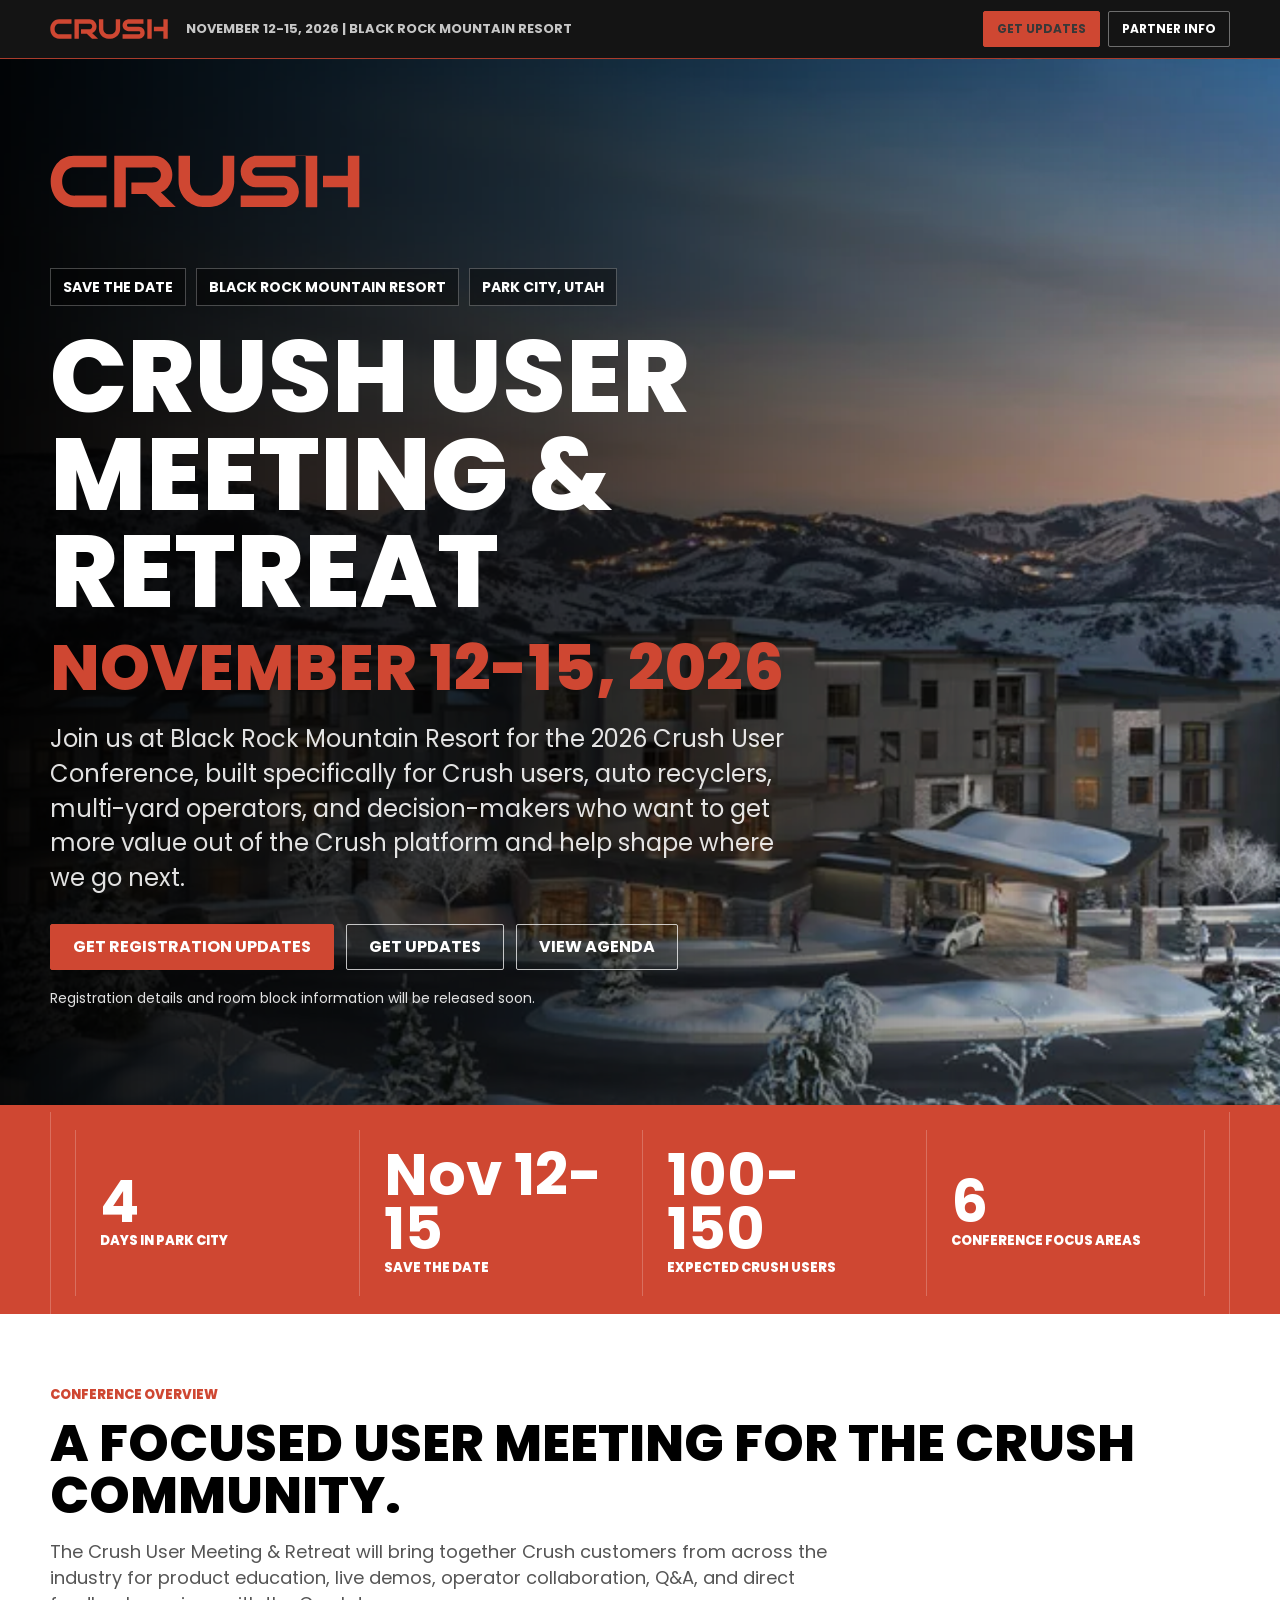
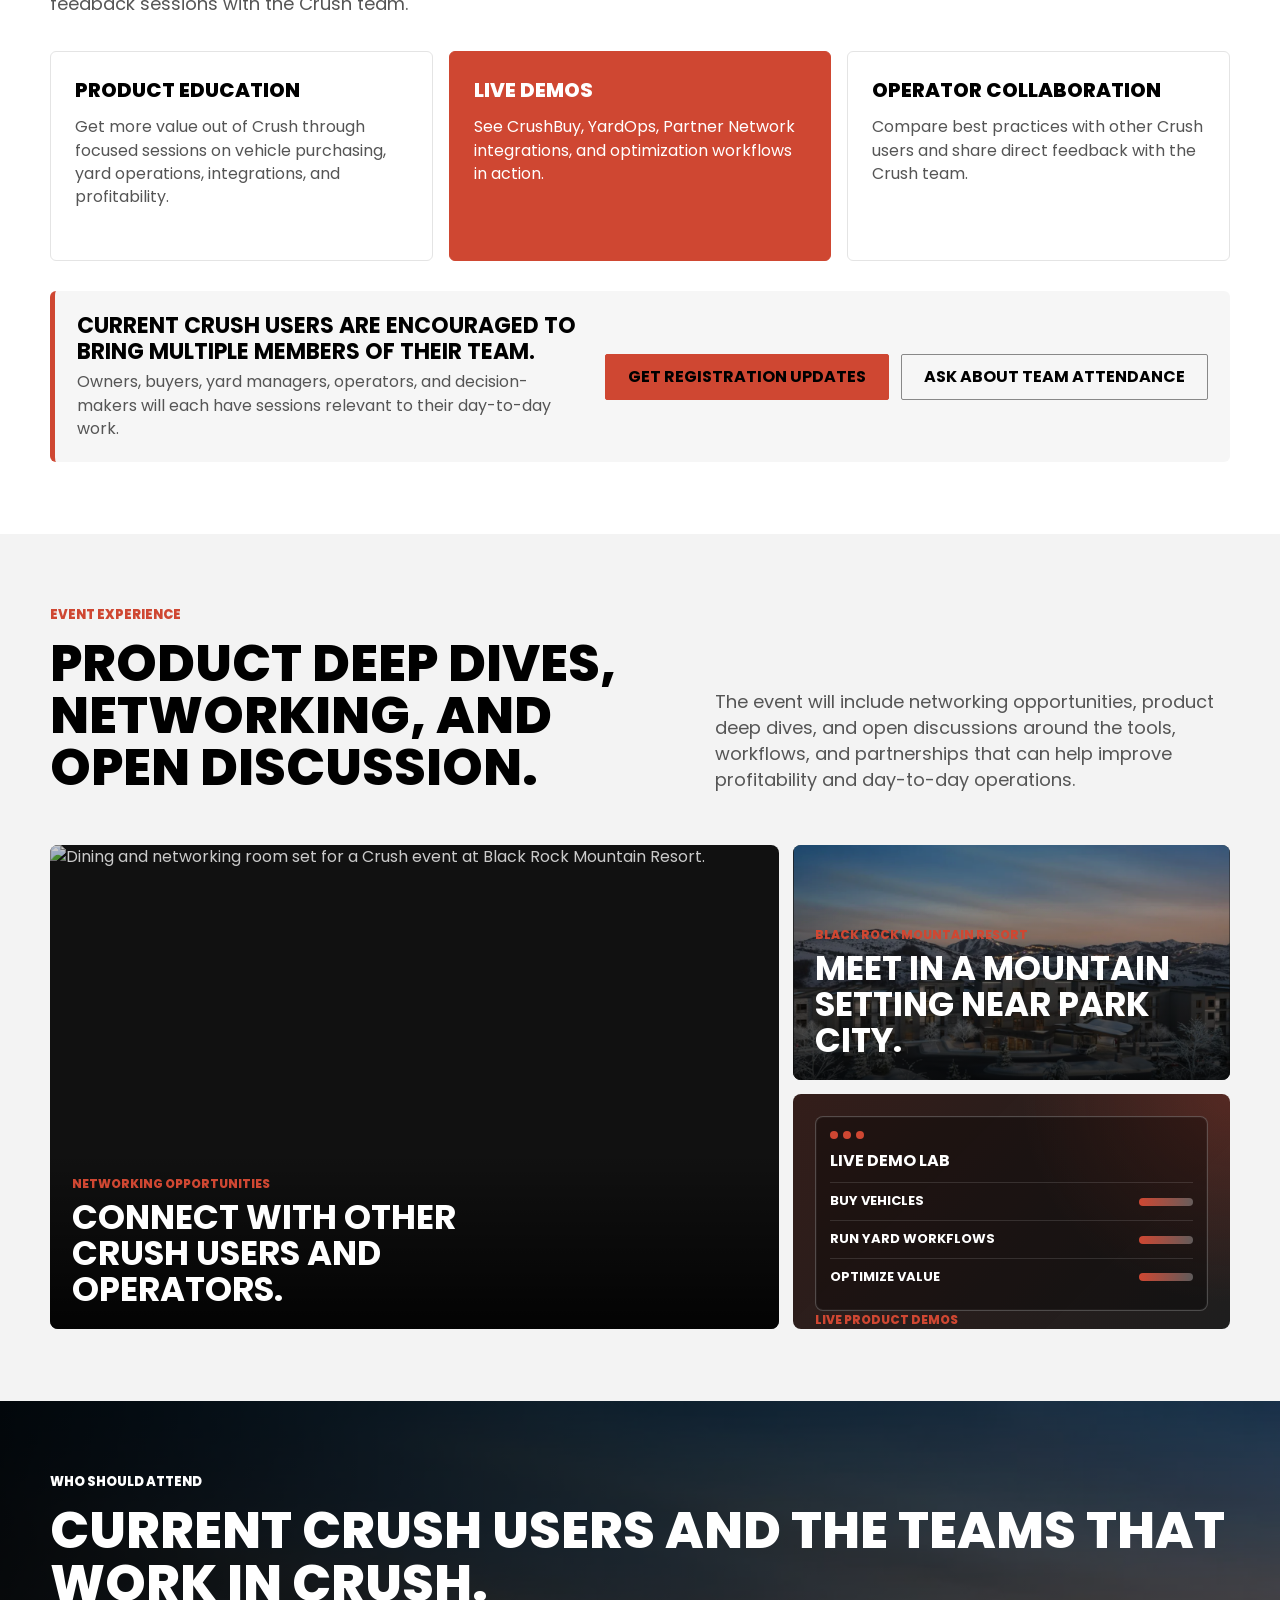
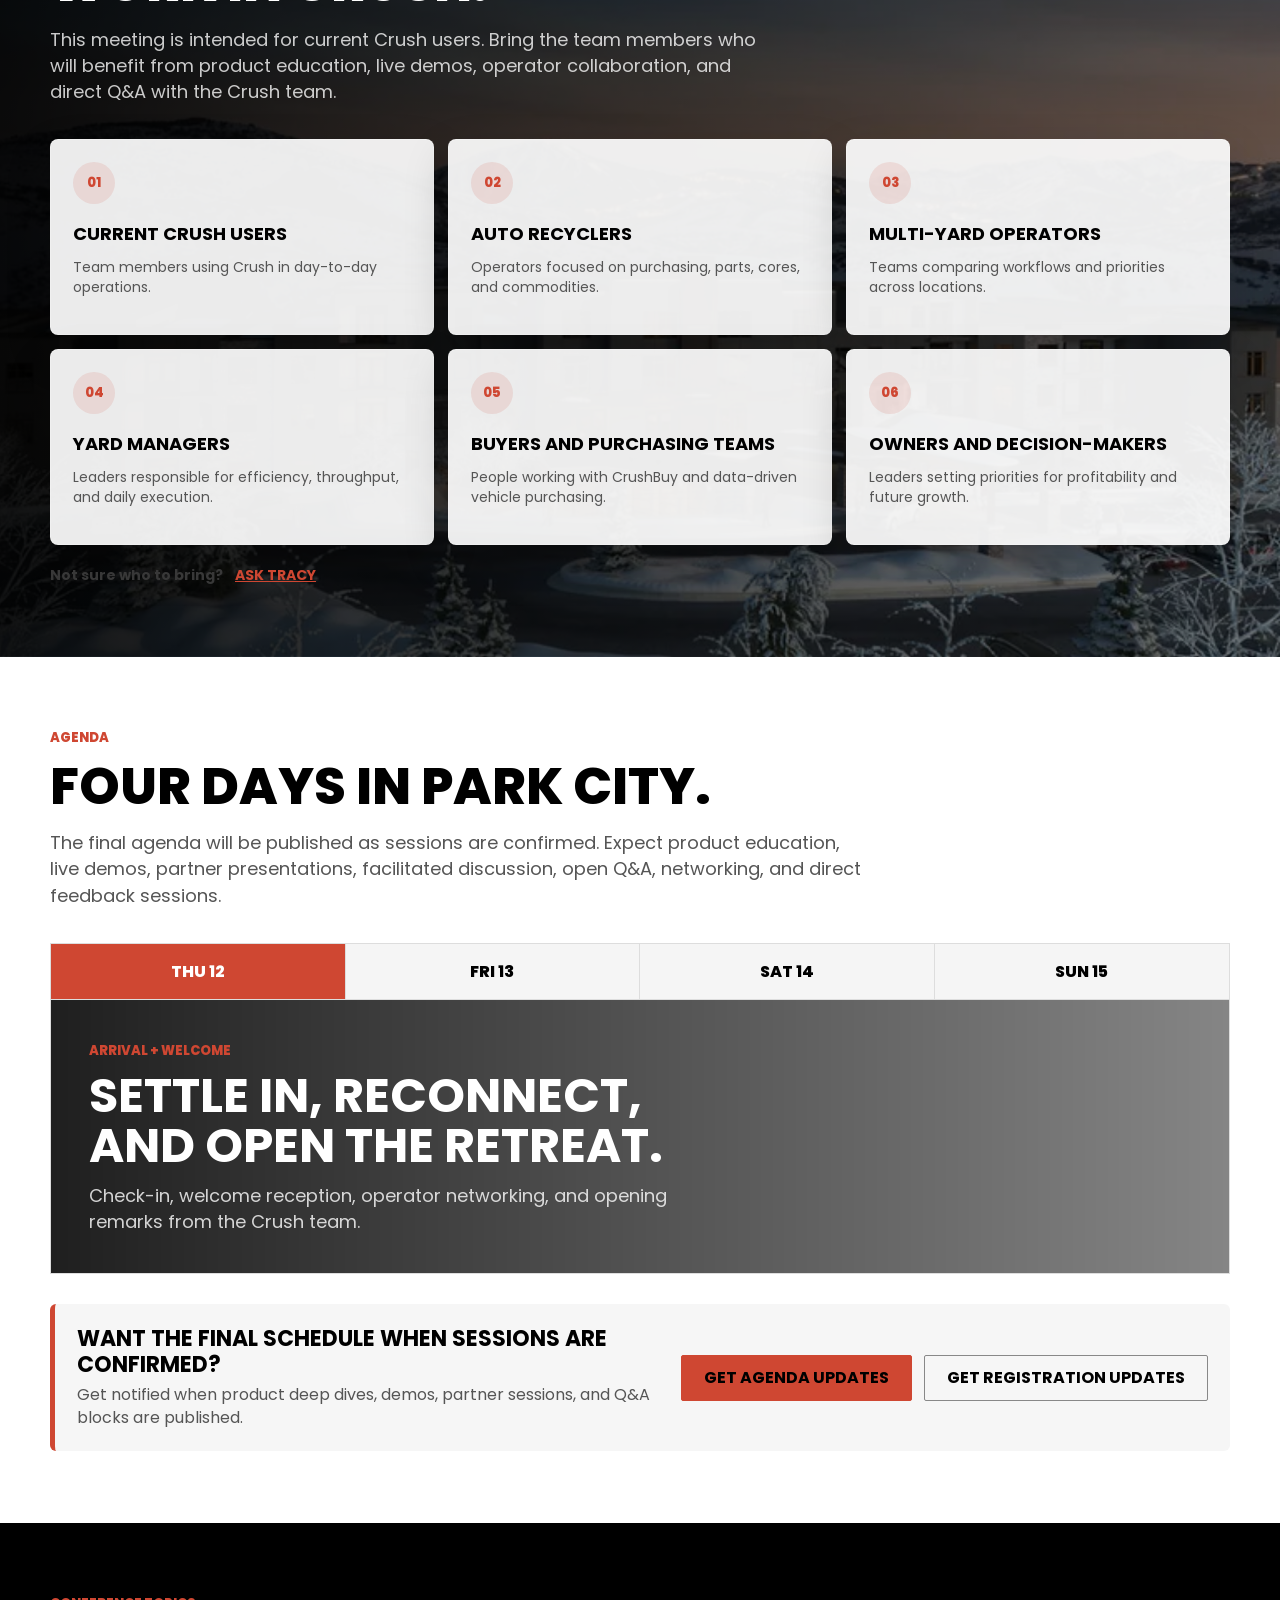
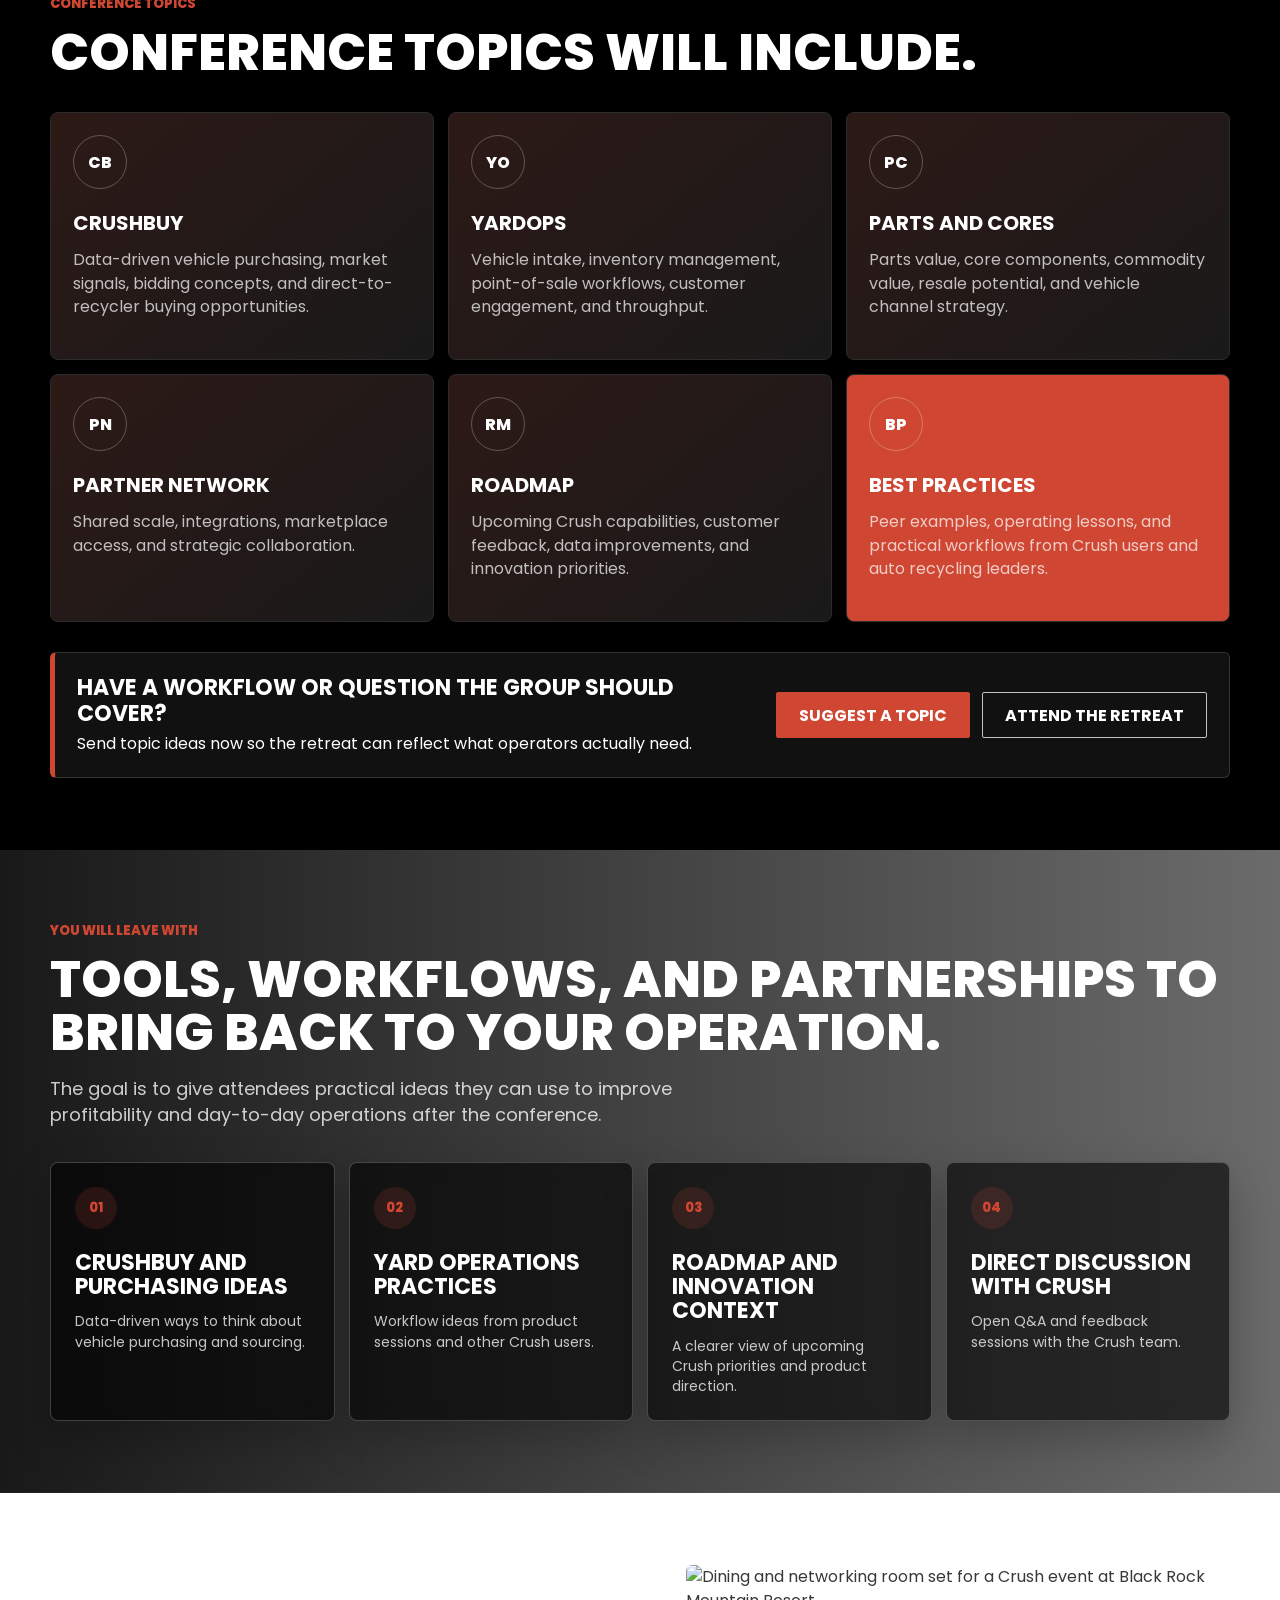
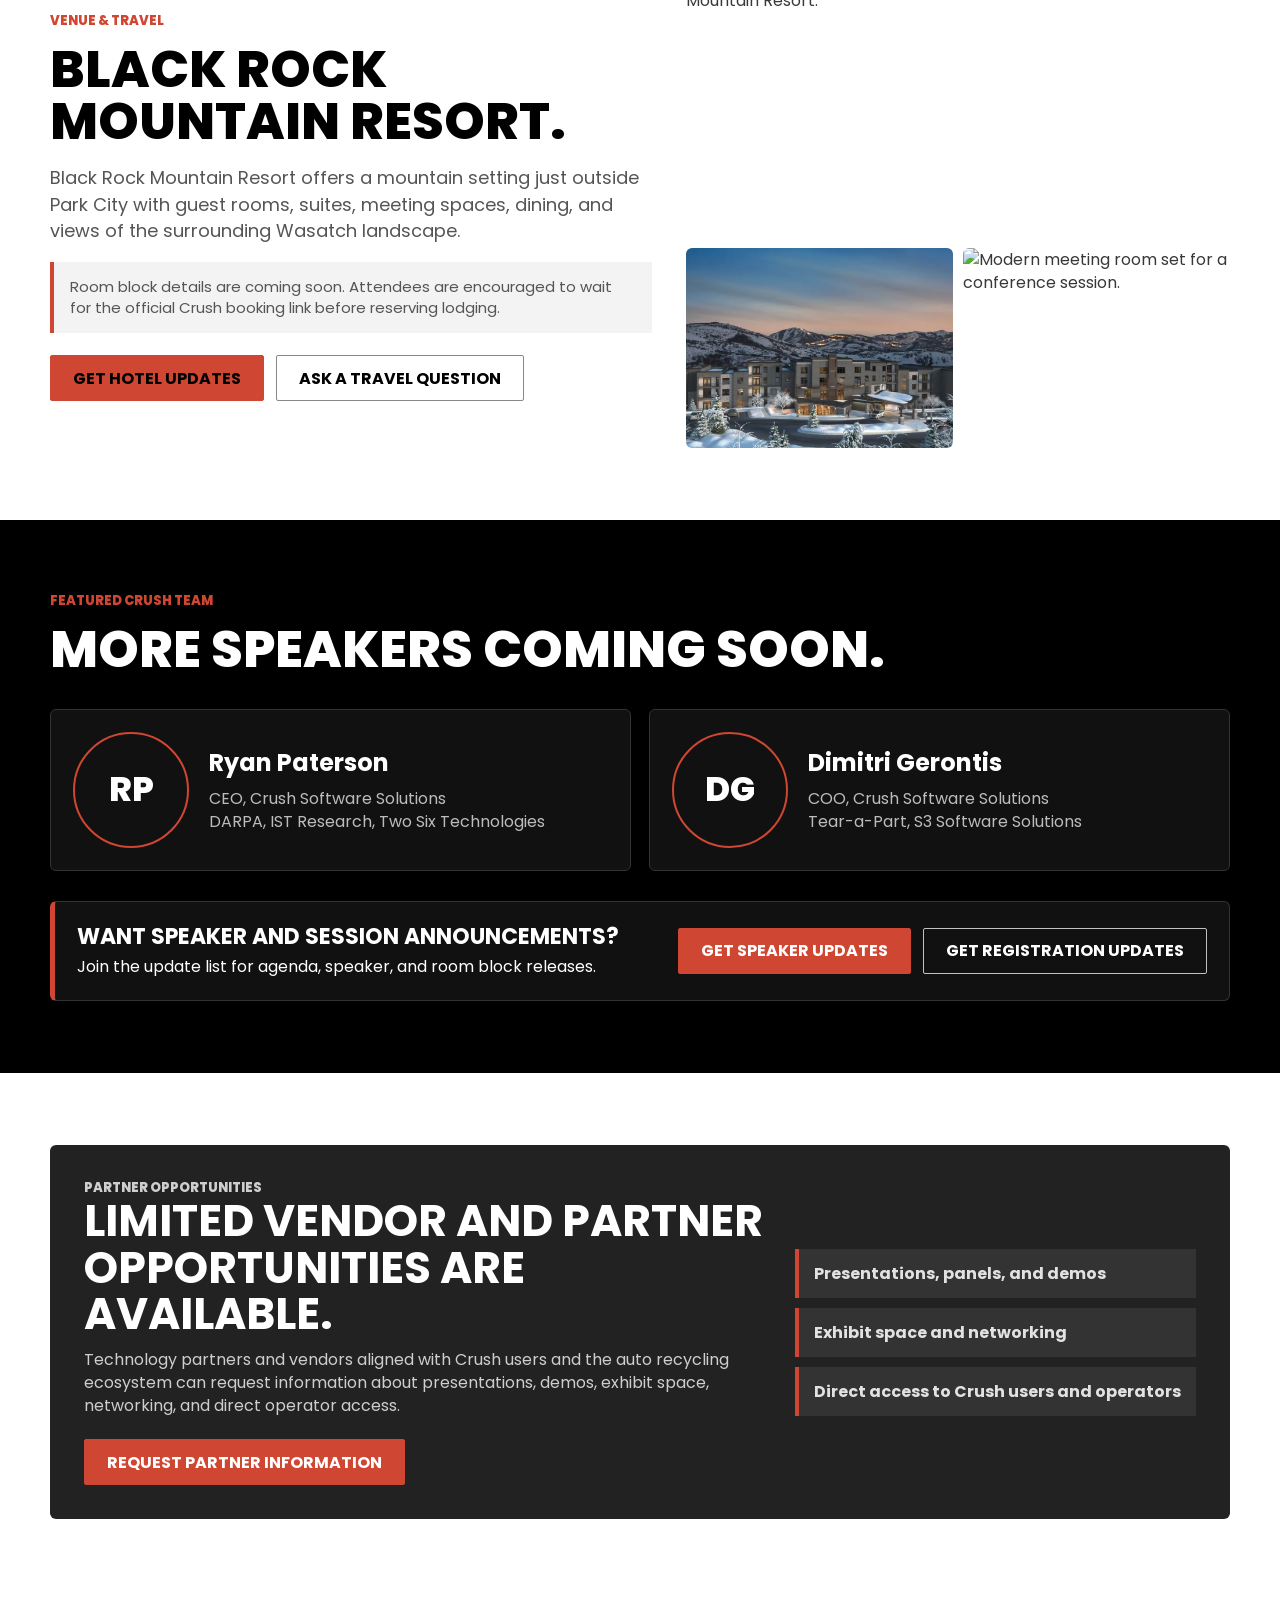
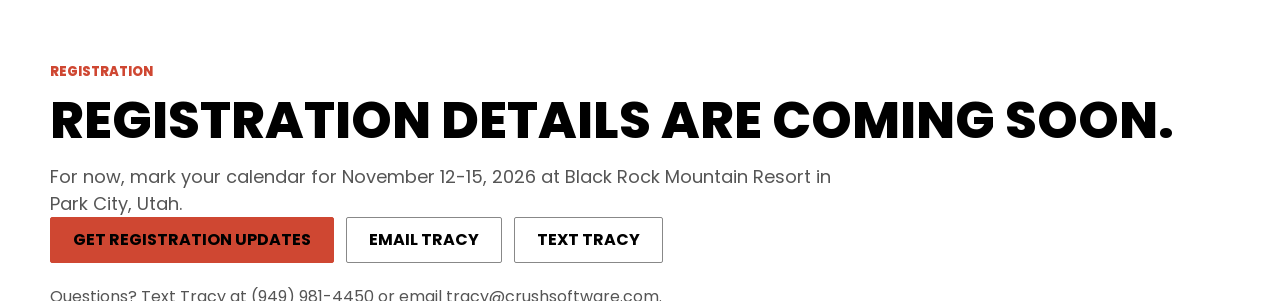
==== index.html @ 07e304ed "Publish Crush event preview" ====
<!doctype html>
<html lang="en">
  <head>
    <meta charset="utf-8">
    <meta name="viewport" content="width=device-width, initial-scale=1">
    <meta http-equiv="refresh" content="0; url=prototype/index.html">
    <title>Crush User Meeting & Retreat 2026</title>
    <link rel="canonical" href="prototype/index.html">
  </head>
  <body>
    <p><a href="prototype/index.html">Open the Crush User Meeting & Retreat preview</a></p>
  </body>
</html>
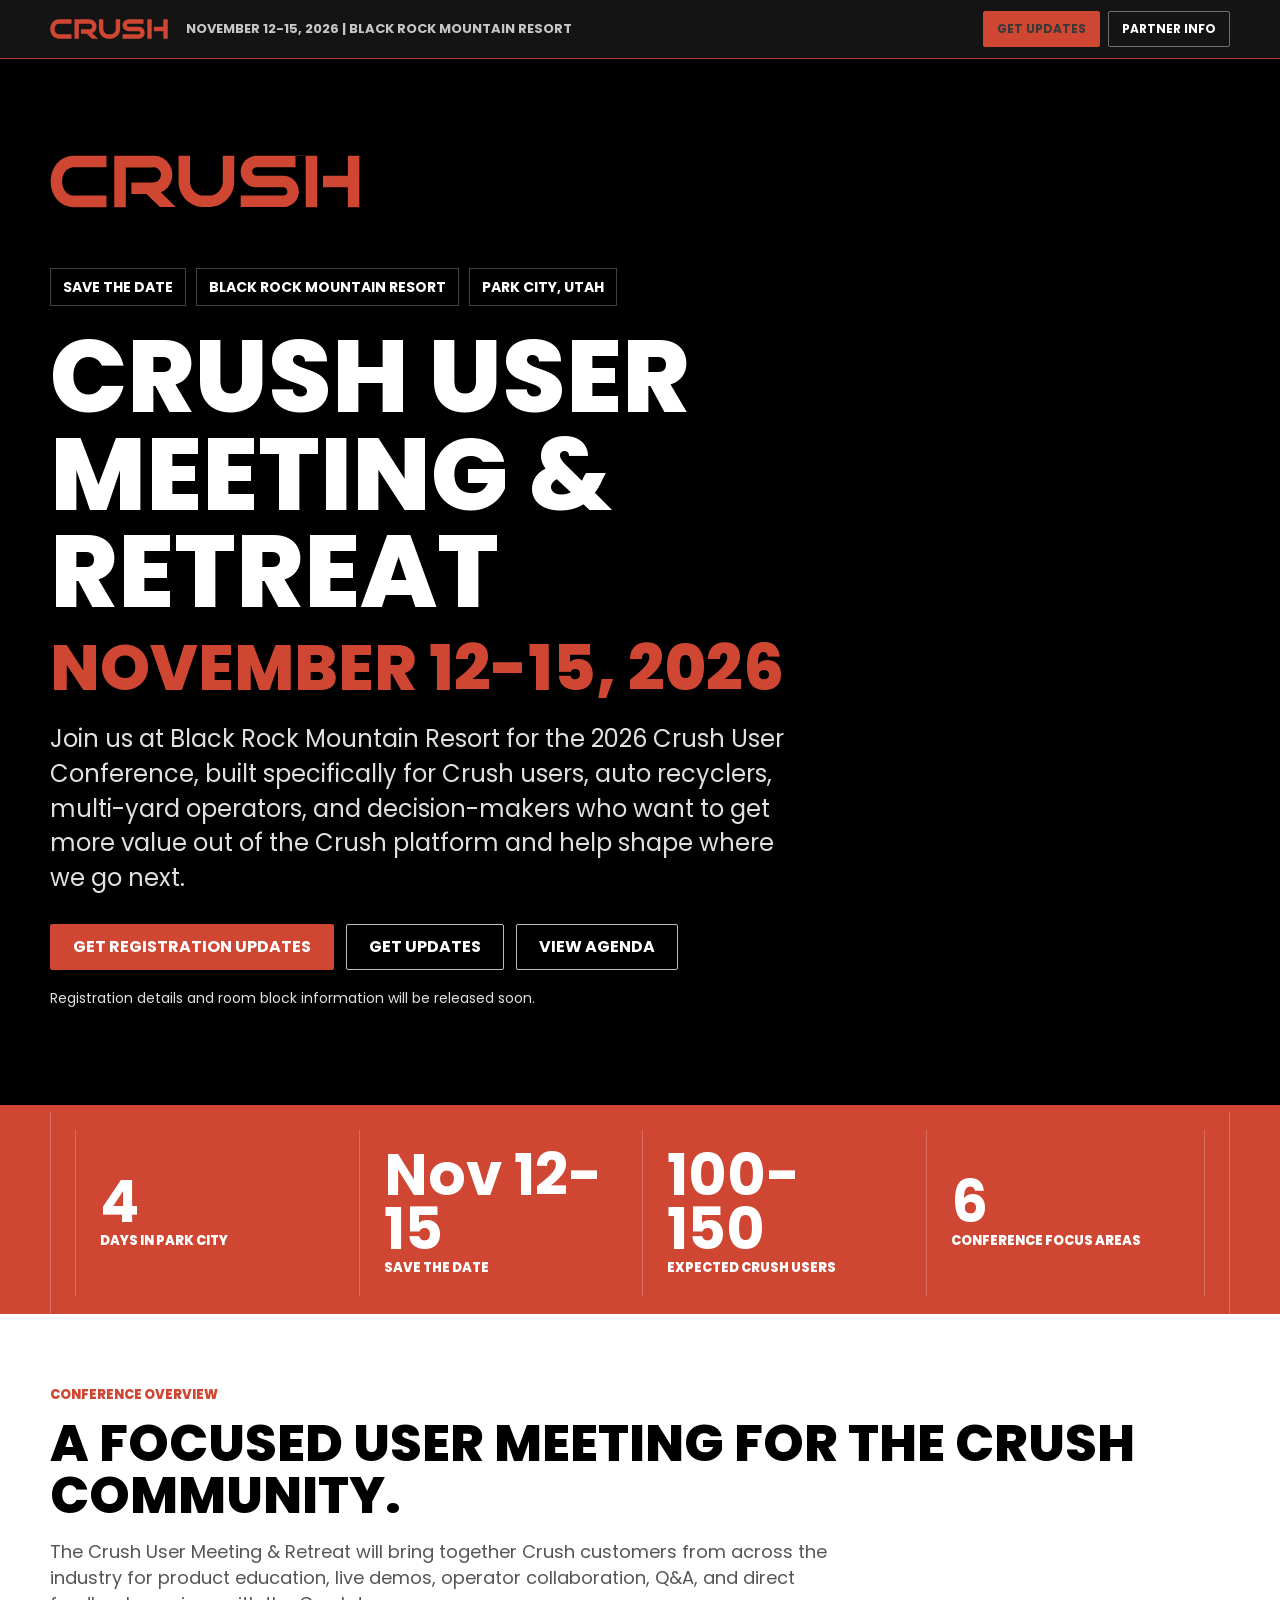
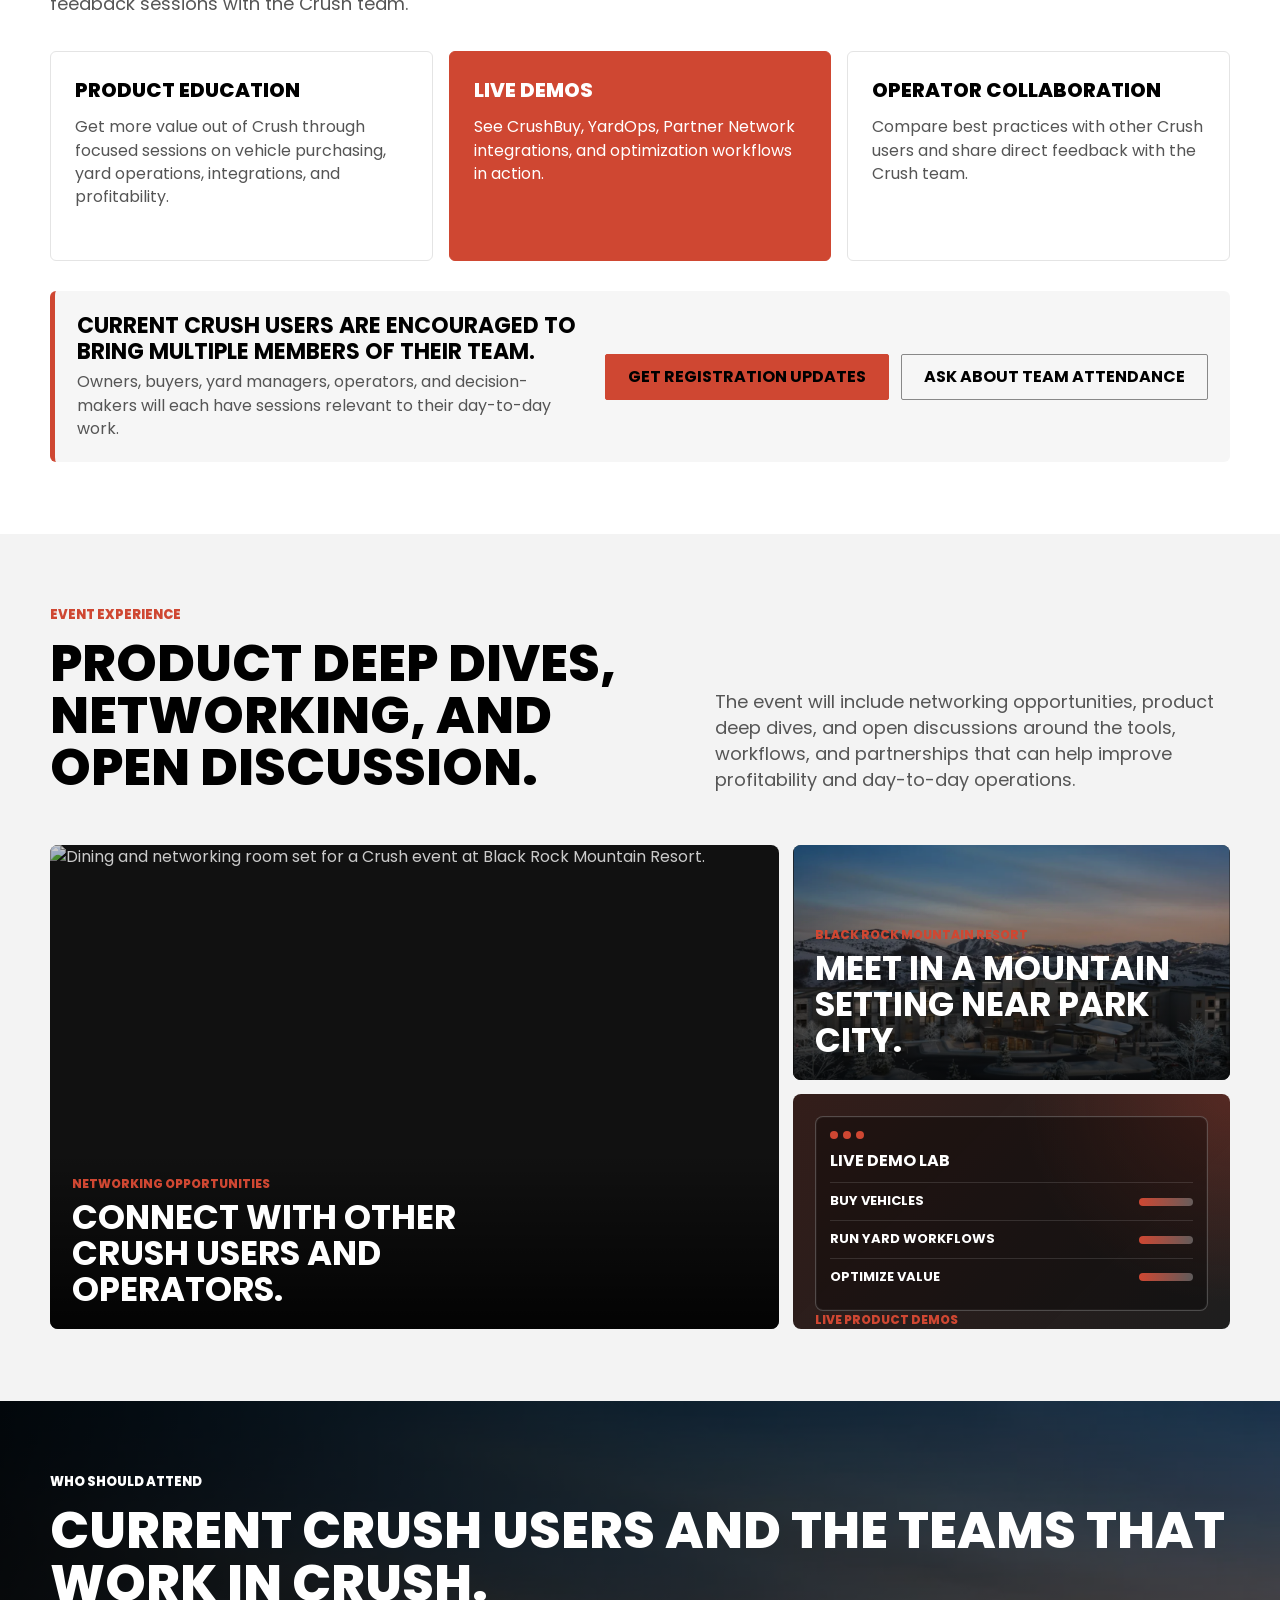
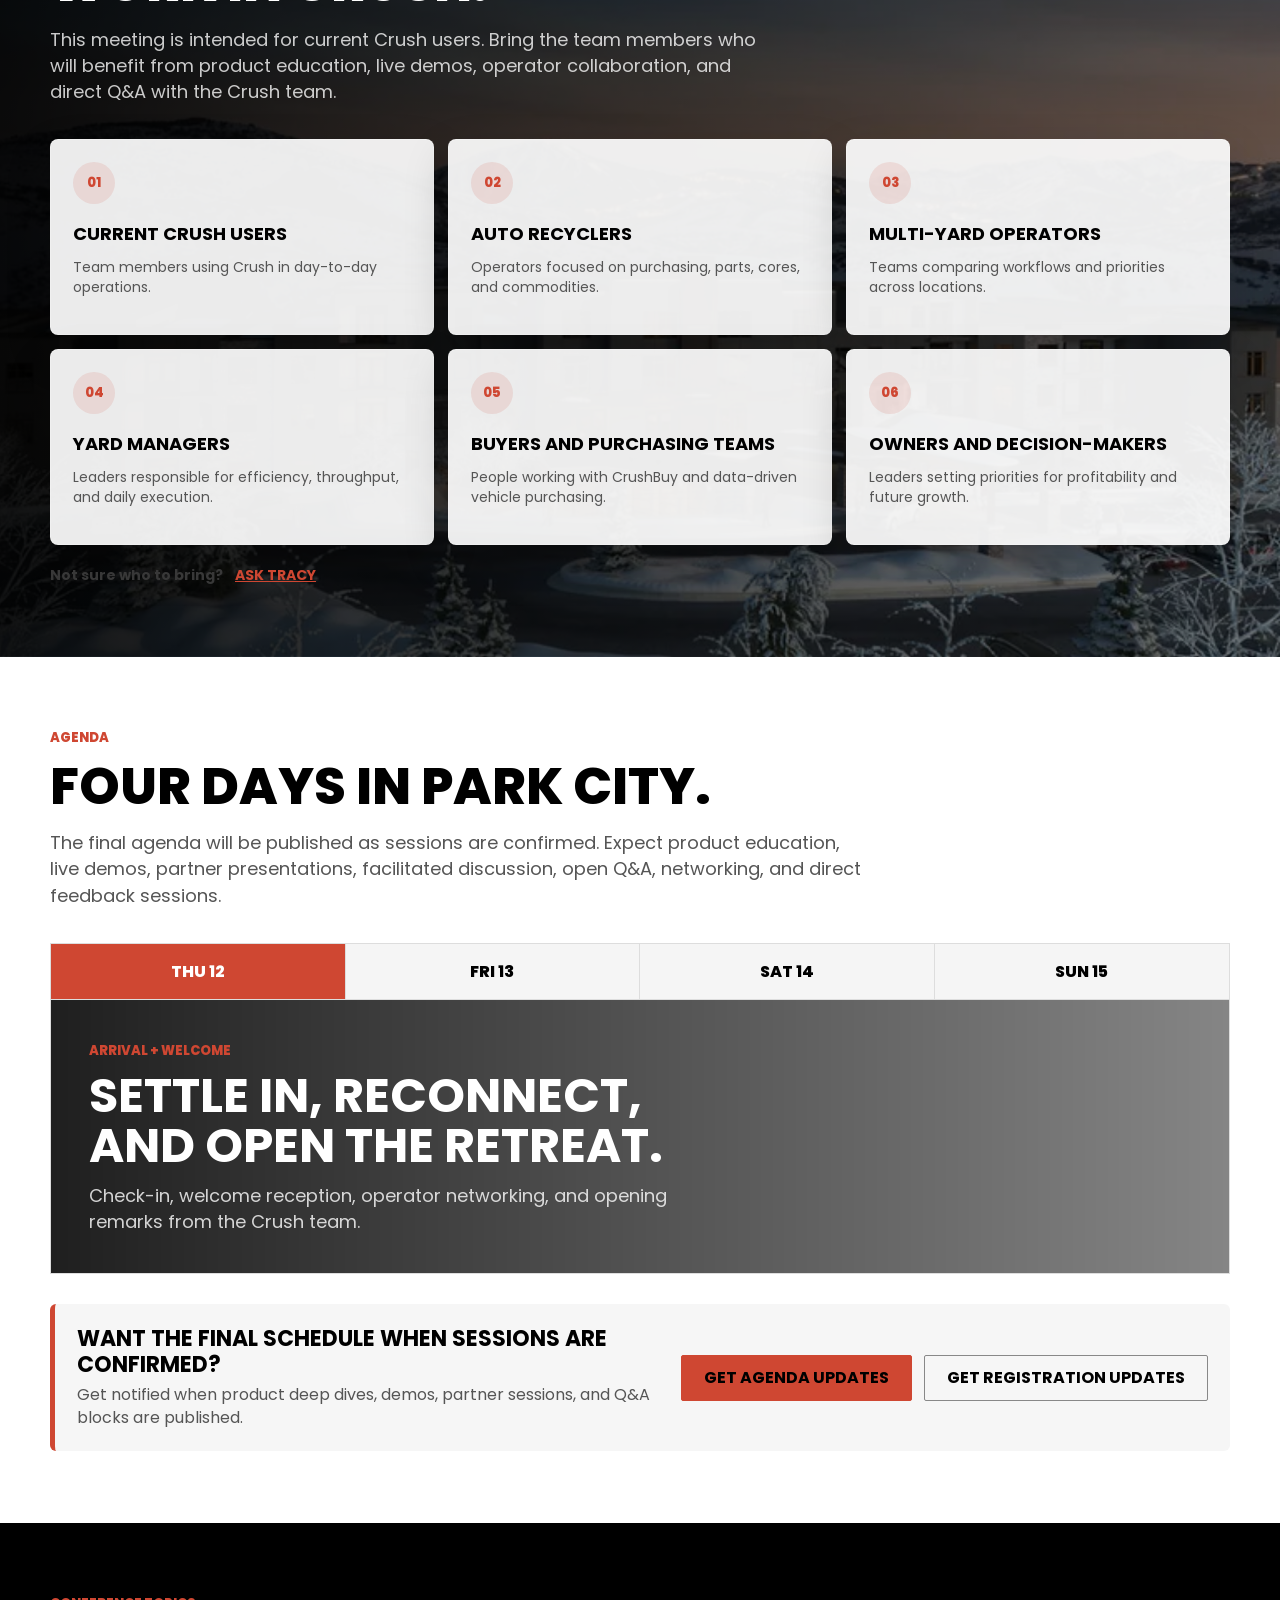
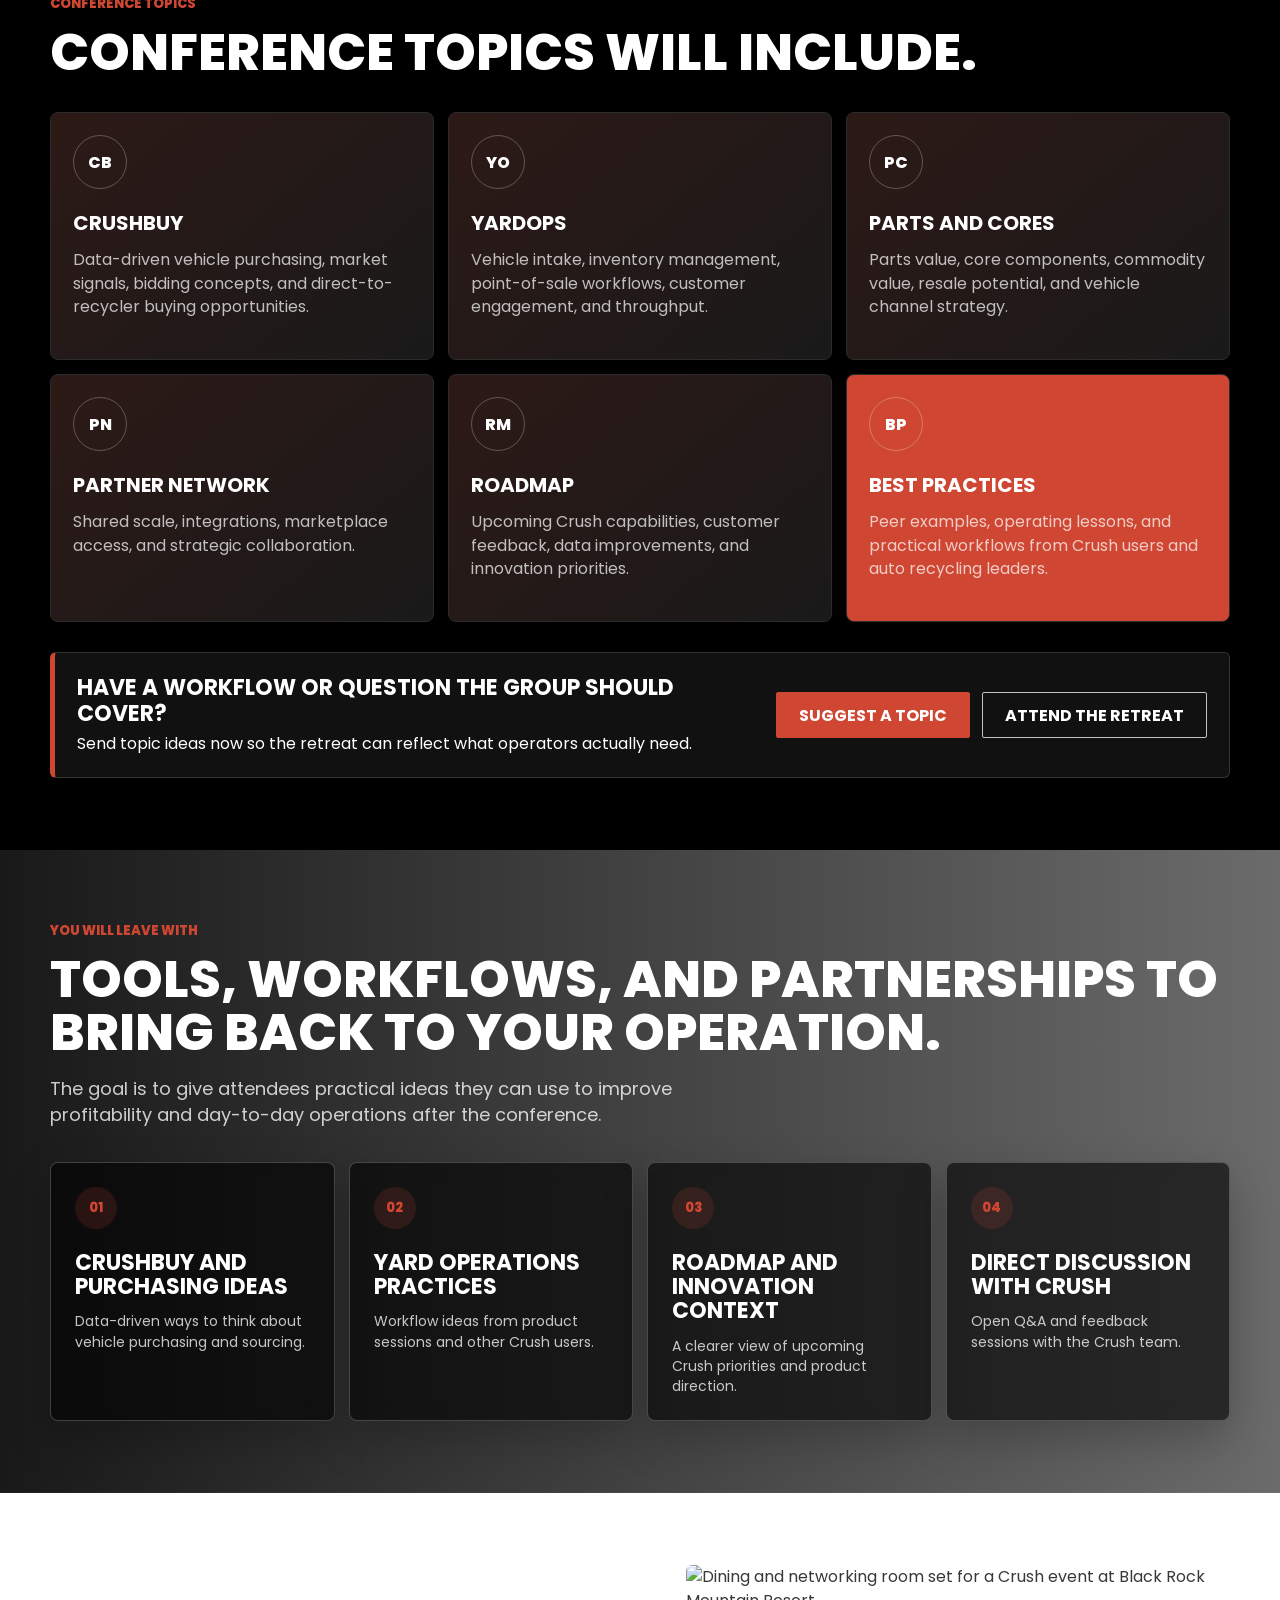
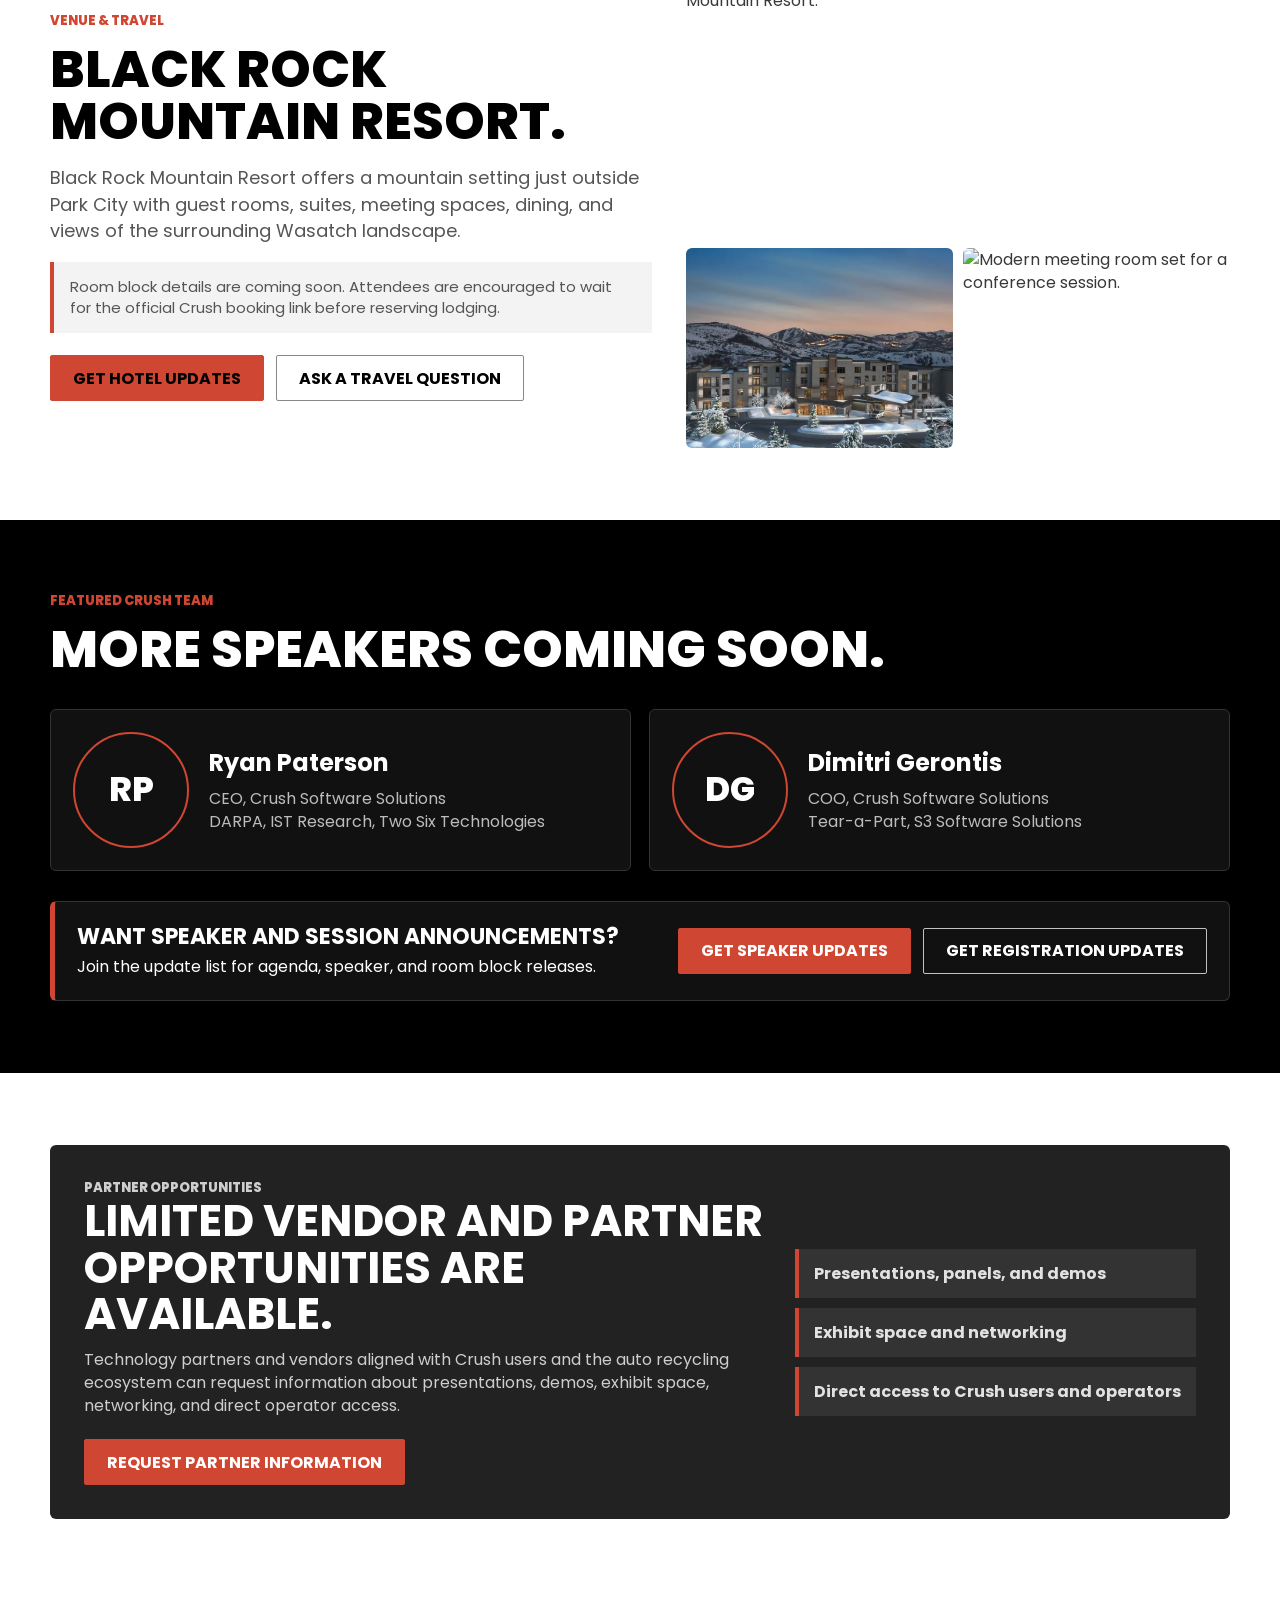
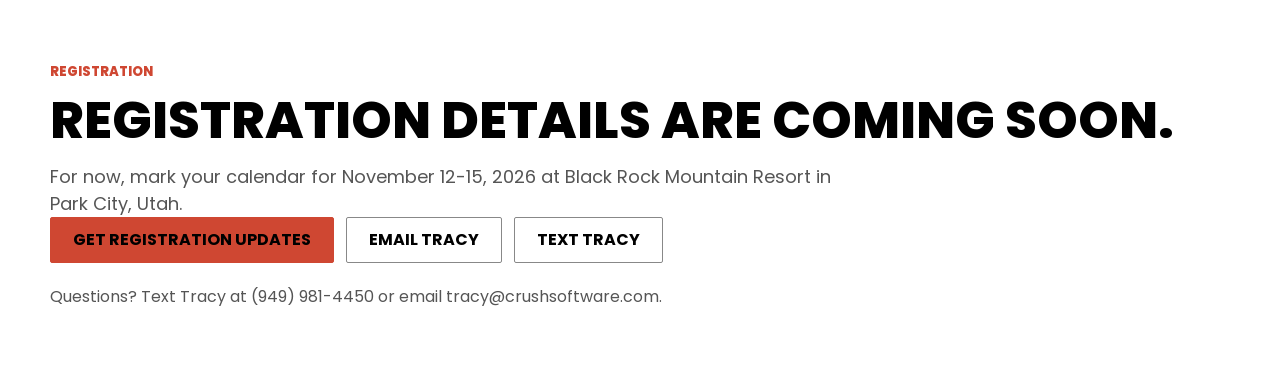
==== commit 9c35da34: "Serve preview from Pages root" ====
--- a/index.html
+++ b/index.html
@@ -3,11 +3,348 @@
   <head>
     <meta charset="utf-8">
     <meta name="viewport" content="width=device-width, initial-scale=1">
-    <meta http-equiv="refresh" content="0; url=prototype/index.html">
     <title>Crush User Meeting & Retreat 2026</title>
-    <link rel="canonical" href="prototype/index.html">
+    <meta name="description" content="Join Crush users, auto recyclers, multi-yard operators, and decision-makers November 12-15, 2026 at Black Rock Mountain Resort.">
+    <link rel="stylesheet" href="prototype/styles.css">
   </head>
   <body>
-    <p><a href="prototype/index.html">Open the Crush User Meeting & Retreat preview</a></p>
+    <main class="crush-retreat">
+      <div class="crush-actionbar">
+        <div class="crush-wrap">
+          <img class="crush-actionbar-logo" src="assets/crush-logo.svg" alt="Crush">
+          <span class="crush-actionbar-summary">November 12-15, 2026 | Black Rock Mountain Resort</span>
+          <div class="crush-actionbar-actions">
+            <a class="crush-btn compact" href="#register">Get Updates</a>
+            <a class="crush-btn compact outline crush-secondary-action" href="mailto:tracy@crushsoftware.com?subject=Crush%20Partner%20Information">Partner Info</a>
+          </div>
+        </div>
+      </div>
+
+      <section class="crush-hero" style="--hero-image:url('assets/crush-event-location.png')">
+        <div class="crush-hero-content">
+          <img class="crush-logo" src="assets/crush-logo.svg" alt="Crush Software Solutions">
+          <div class="crush-meta">
+            <span>Save the Date</span>
+            <span>Black Rock Mountain Resort</span>
+            <span>Park City, Utah</span>
+          </div>
+          <h1>Crush User Meeting &amp; Retreat</h1>
+          <div class="crush-hero-date">November 12-15, 2026</div>
+          <p>Join us at Black Rock Mountain Resort for the 2026 Crush User Conference, built specifically for Crush users, auto recyclers, multi-yard operators, and decision-makers who want to get more value out of the Crush platform and help shape where we go next.</p>
+          <div class="crush-btn-row">
+            <a class="crush-btn" href="#register">Get Registration Updates</a>
+            <a class="crush-btn secondary" href="mailto:tracy@crushsoftware.com?subject=Crush%20User%20Meeting%20Updates">Get Updates</a>
+            <a class="crush-btn secondary" href="#agenda">View Agenda</a>
+          </div>
+          <p class="crush-small">Registration details and room block information will be released soon.</p>
+        </div>
+      </section>
+
+      <section class="crush-proofbar" aria-label="Event highlights">
+        <div class="crush-wrap">
+          <div><strong>4</strong><span>Days in Park City</span></div>
+          <div><strong>Nov 12-15</strong><span>Save the date</span></div>
+          <div><strong>100-150</strong><span>Expected Crush users</span></div>
+          <div><strong>6</strong><span>Conference focus areas</span></div>
+        </div>
+      </section>
+
+      <section class="crush-band">
+        <div class="crush-wrap">
+          <p class="crush-kicker">Conference Overview</p>
+          <h2 class="crush-h2">A focused user meeting for the Crush community.</h2>
+          <p class="crush-lede">The Crush User Meeting &amp; Retreat will bring together Crush customers from across the industry for product education, live demos, operator collaboration, Q&amp;A, and direct feedback sessions with the Crush team.</p>
+          <div class="crush-grid">
+            <article class="crush-card">
+              <strong>Product Education</strong>
+              <p>Get more value out of Crush through focused sessions on vehicle purchasing, yard operations, integrations, and profitability.</p>
+            </article>
+            <article class="crush-card accent">
+              <strong>Live Demos</strong>
+              <p>See CrushBuy, YardOps, Partner Network integrations, and optimization workflows in action.</p>
+            </article>
+            <article class="crush-card">
+              <strong>Operator Collaboration</strong>
+              <p>Compare best practices with other Crush users and share direct feedback with the Crush team.</p>
+            </article>
+          </div>
+          <div class="crush-inline-cta">
+            <div>
+              <h3>Current Crush users are encouraged to bring multiple members of their team.</h3>
+              <p>Owners, buyers, yard managers, operators, and decision-makers will each have sessions relevant to their day-to-day work.</p>
+            </div>
+            <div class="crush-btn-row">
+              <a class="crush-btn dark" href="#register">Get Registration Updates</a>
+              <a class="crush-btn outline" href="mailto:tracy@crushsoftware.com?subject=Crush%20Team%20Attendance">Ask About Team Attendance</a>
+            </div>
+          </div>
+        </div>
+      </section>
+
+      <section class="crush-band crush-experience-band">
+        <div class="crush-wrap">
+          <div class="crush-section-head">
+            <div>
+              <p class="crush-kicker">Event Experience</p>
+              <h2 class="crush-h2">Product deep dives, networking, and open discussion.</h2>
+            </div>
+            <p>The event will include networking opportunities, product deep dives, and open discussions around the tools, workflows, and partnerships that can help improve profitability and day-to-day operations.</p>
+          </div>
+          <div class="crush-experience-grid">
+            <article class="crush-experience-card large">
+              <img src="assets/crush-event-dining.png" alt="Dining and networking room set for a Crush event at Black Rock Mountain Resort.">
+              <div>
+                <span>Networking Opportunities</span>
+                <strong>Connect with other Crush users and operators.</strong>
+              </div>
+            </article>
+            <article class="crush-experience-card">
+              <img src="assets/crush-event-location.png" alt="Black Rock Mountain Resort exterior in winter with mountain views.">
+              <div>
+                <span>Black Rock Mountain Resort</span>
+                <strong>Meet in a mountain setting near Park City.</strong>
+              </div>
+            </article>
+            <article class="crush-experience-card product-lab">
+              <div class="crush-product-demo" aria-hidden="true">
+                <div class="crush-demo-window">
+                  <div class="crush-demo-top"><span></span><span></span><span></span></div>
+                  <strong>Live Demo Lab</strong>
+                  <div class="crush-demo-row"><b>Buy vehicles</b><i></i></div>
+                  <div class="crush-demo-row"><b>Run yard workflows</b><i></i></div>
+                  <div class="crush-demo-row"><b>Optimize value</b><i></i></div>
+                </div>
+              </div>
+              <div>
+                <span>Live Product Demos</span>
+                <strong>See purchasing, yard operations, and optimization in action.</strong>
+              </div>
+            </article>
+          </div>
+        </div>
+      </section>
+
+      <section class="crush-band crush-audience-band">
+        <div class="crush-wrap">
+          <p class="crush-kicker">Who Should Attend</p>
+          <h2 class="crush-h2">Current Crush users and the teams that work in Crush.</h2>
+          <p class="crush-section-note">This meeting is intended for current Crush users. Bring the team members who will benefit from product education, live demos, operator collaboration, and direct Q&amp;A with the Crush team.</p>
+          <div class="crush-audience-grid">
+            <article><span>01</span><strong>Current Crush users</strong><p>Team members using Crush in day-to-day operations.</p></article>
+            <article><span>02</span><strong>Auto recyclers</strong><p>Operators focused on purchasing, parts, cores, and commodities.</p></article>
+            <article><span>03</span><strong>Multi-yard operators</strong><p>Teams comparing workflows and priorities across locations.</p></article>
+            <article><span>04</span><strong>Yard managers</strong><p>Leaders responsible for efficiency, throughput, and daily execution.</p></article>
+            <article><span>05</span><strong>Buyers and purchasing teams</strong><p>People working with CrushBuy and data-driven vehicle purchasing.</p></article>
+            <article><span>06</span><strong>Owners and decision-makers</strong><p>Leaders setting priorities for profitability and future growth.</p></article>
+          </div>
+          <div class="crush-mini-cta">
+            <span>Not sure who to bring?</span>
+            <a href="mailto:tracy@crushsoftware.com?subject=Who%20should%20attend%20the%20Crush%20retreat">Ask Tracy</a>
+          </div>
+        </div>
+      </section>
+
+      <section class="crush-band" id="agenda">
+        <div class="crush-wrap">
+          <p class="crush-kicker">Agenda</p>
+          <h2 class="crush-h2">Four days in Park City.</h2>
+          <p class="crush-lede">The final agenda will be published as sessions are confirmed. Expect product education, live demos, partner presentations, facilitated discussion, open Q&A, networking, and direct feedback sessions.</p>
+          <div class="crush-agenda-tabs">
+            <input checked id="day-one" name="agenda-day" type="radio">
+            <input id="day-two" name="agenda-day" type="radio">
+            <input id="day-three" name="agenda-day" type="radio">
+            <input id="day-four" name="agenda-day" type="radio">
+            <div class="crush-tab-list" aria-label="Agenda days">
+              <label for="day-one">Thu 12</label>
+              <label for="day-two">Fri 13</label>
+              <label for="day-three">Sat 14</label>
+              <label for="day-four">Sun 15</label>
+            </div>
+            <div class="crush-tab-panels">
+              <article class="crush-tab-panel day-one-panel">
+                <span>Arrival + Welcome</span>
+                <h3>Settle in, reconnect, and open the retreat.</h3>
+                <p>Check-in, welcome reception, operator networking, and opening remarks from the Crush team.</p>
+              </article>
+              <article class="crush-tab-panel day-two-panel">
+                <span>Product Deep Dives</span>
+                <h3>CrushBuy, YardOps, demos, and operator workflows.</h3>
+                <p>Product education, live walkthroughs, vendor presentations, and practical sessions for purchasing and yard operations.</p>
+              </article>
+              <article class="crush-tab-panel day-three-panel">
+                <span>Collaboration + Roadmap</span>
+                <h3>Roadmap feedback, Partner Network, Q&A.</h3>
+                <p>Facilitated operator collaboration, integration discussions, parts/core/commodity optimization, and open feedback sessions.</p>
+              </article>
+              <article class="crush-tab-panel day-four-panel">
+                <span>Departure</span>
+                <h3>Final conversations before heading home.</h3>
+                <p>Breakfast, informal networking, and departures.</p>
+              </article>
+            </div>
+          </div>
+          <div class="crush-inline-cta">
+            <div>
+              <h3>Want the final schedule when sessions are confirmed?</h3>
+              <p>Get notified when product deep dives, demos, partner sessions, and Q&A blocks are published.</p>
+            </div>
+            <div class="crush-btn-row">
+              <a class="crush-btn dark" href="mailto:tracy@crushsoftware.com?subject=Crush%20Agenda%20Updates">Get Agenda Updates</a>
+              <a class="crush-btn outline" href="#register">Get Registration Updates</a>
+            </div>
+          </div>
+        </div>
+      </section>
+
+      <section class="crush-band dark">
+        <div class="crush-wrap">
+          <p class="crush-kicker">Conference Topics</p>
+          <h2 class="crush-h2">Conference topics will include.</h2>
+          <div class="crush-topic-grid">
+            <article class="crush-topic-tile">
+              <div class="crush-topic-icon">CB</div>
+              <strong>CrushBuy</strong>
+              <p>Data-driven vehicle purchasing, market signals, bidding concepts, and direct-to-recycler buying opportunities.</p>
+            </article>
+            <article class="crush-topic-tile">
+              <div class="crush-topic-icon">YO</div>
+              <strong>YardOps</strong>
+              <p>Vehicle intake, inventory management, point-of-sale workflows, customer engagement, and throughput.</p>
+            </article>
+            <article class="crush-topic-tile">
+              <div class="crush-topic-icon">PC</div>
+              <strong>Parts and Cores</strong>
+              <p>Parts value, core components, commodity value, resale potential, and vehicle channel strategy.</p>
+            </article>
+            <article class="crush-topic-tile">
+              <div class="crush-topic-icon">PN</div>
+              <strong>Partner Network</strong>
+              <p>Shared scale, integrations, marketplace access, and strategic collaboration.</p>
+            </article>
+            <article class="crush-topic-tile">
+              <div class="crush-topic-icon">RM</div>
+              <strong>Roadmap</strong>
+              <p>Upcoming Crush capabilities, customer feedback, data improvements, and innovation priorities.</p>
+            </article>
+            <article class="crush-topic-tile hot">
+              <div class="crush-topic-icon">BP</div>
+              <strong>Best Practices</strong>
+              <p>Peer examples, operating lessons, and practical workflows from Crush users and auto recycling leaders.</p>
+            </article>
+          </div>
+          <div class="crush-inline-cta inverse">
+            <div>
+              <h3>Have a workflow or question the group should cover?</h3>
+              <p>Send topic ideas now so the retreat can reflect what operators actually need.</p>
+            </div>
+            <div class="crush-btn-row">
+              <a class="crush-btn" href="mailto:tracy@crushsoftware.com?subject=Crush%20Retreat%20Topic%20Suggestion">Suggest a Topic</a>
+              <a class="crush-btn secondary" href="#register">Attend the Retreat</a>
+            </div>
+          </div>
+        </div>
+      </section>
+
+      <section class="crush-band crush-outcomes">
+        <div class="crush-wrap">
+          <p class="crush-kicker">You Will Leave With</p>
+          <h2 class="crush-h2">Tools, workflows, and partnerships to bring back to your operation.</h2>
+          <p class="crush-section-note">The goal is to give attendees practical ideas they can use to improve profitability and day-to-day operations after the conference.</p>
+          <div class="crush-outcome-track">
+            <article><span>01</span><strong>CrushBuy and purchasing ideas</strong><p>Data-driven ways to think about vehicle purchasing and sourcing.</p></article>
+            <article><span>02</span><strong>Yard operations practices</strong><p>Workflow ideas from product sessions and other Crush users.</p></article>
+            <article><span>03</span><strong>Roadmap and innovation context</strong><p>A clearer view of upcoming Crush priorities and product direction.</p></article>
+            <article><span>04</span><strong>Direct discussion with Crush</strong><p>Open Q&amp;A and feedback sessions with the Crush team.</p></article>
+          </div>
+        </div>
+      </section>
+
+      <section class="crush-band">
+        <div class="crush-wrap crush-venue">
+          <div>
+            <p class="crush-kicker">Venue & Travel</p>
+            <h2 class="crush-h2">Black Rock Mountain Resort.</h2>
+            <p class="crush-lede">Black Rock Mountain Resort offers a mountain setting just outside Park City with guest rooms, suites, meeting spaces, dining, and views of the surrounding Wasatch landscape.</p>
+            <div class="crush-note">Room block details are coming soon. Attendees are encouraged to wait for the official Crush booking link before reserving lodging.</div>
+            <div class="crush-btn-row crush-section-actions">
+              <a class="crush-btn dark" href="mailto:tracy@crushsoftware.com?subject=Crush%20Room%20Block%20Updates">Get Hotel Updates</a>
+              <a class="crush-btn outline" href="mailto:tracy@crushsoftware.com?subject=Crush%20Travel%20Question">Ask a Travel Question</a>
+            </div>
+          </div>
+          <div class="crush-photo-grid">
+            <img src="assets/crush-event-dining.png" alt="Dining and networking room set for a Crush event at Black Rock Mountain Resort.">
+            <img src="assets/crush-event-location.png" alt="Black Rock Mountain Resort exterior in winter with mountain views.">
+            <img src="https://d3l8bjj7kbd1km.cloudfront.net/assets/files/44465/dsc05274-hdr_2.1200x675.jpg?874gri" alt="Modern meeting room set for a conference session.">
+          </div>
+        </div>
+      </section>
+
+      <section class="crush-band dark">
+        <div class="crush-wrap">
+          <p class="crush-kicker">Featured Crush Team</p>
+          <h2 class="crush-h2">More speakers coming soon.</h2>
+          <div class="crush-speakers">
+            <article class="crush-speaker">
+              <div class="crush-avatar">RP</div>
+              <div>
+                <h3>Ryan Paterson</h3>
+                <p>CEO, Crush Software Solutions<br>DARPA, IST Research, Two Six Technologies</p>
+              </div>
+            </article>
+            <article class="crush-speaker">
+              <div class="crush-avatar">DG</div>
+              <div>
+                <h3>Dimitri Gerontis</h3>
+                <p>COO, Crush Software Solutions<br>Tear-a-Part, S3 Software Solutions</p>
+              </div>
+            </article>
+          </div>
+          <div class="crush-inline-cta inverse">
+            <div>
+              <h3>Want speaker and session announcements?</h3>
+              <p>Join the update list for agenda, speaker, and room block releases.</p>
+            </div>
+            <div class="crush-btn-row">
+              <a class="crush-btn" href="mailto:tracy@crushsoftware.com?subject=Crush%20Speaker%20Updates">Get Speaker Updates</a>
+              <a class="crush-btn secondary" href="#register">Get Registration Updates</a>
+            </div>
+          </div>
+        </div>
+      </section>
+
+      <section class="crush-band">
+        <div class="crush-wrap">
+          <div class="crush-partner">
+            <div>
+              <p class="crush-kicker">Partner Opportunities</p>
+              <h2>Limited vendor and partner opportunities are available.</h2>
+              <p>Technology partners and vendors aligned with Crush users and the auto recycling ecosystem can request information about presentations, demos, exhibit space, networking, and direct operator access.</p>
+              <div class="crush-btn-row crush-section-actions">
+                <a class="crush-btn" href="mailto:tracy@crushsoftware.com?subject=Crush%20Partner%20Information">Request Partner Information</a>
+              </div>
+            </div>
+            <ul class="crush-partner-points">
+              <li>Presentations, panels, and demos</li>
+              <li>Exhibit space and networking</li>
+              <li>Direct access to Crush users and operators</li>
+            </ul>
+          </div>
+        </div>
+      </section>
+
+      <section class="crush-band" id="register">
+        <div class="crush-wrap crush-final">
+          <p class="crush-kicker">Registration</p>
+          <h2 class="crush-h2">Registration details are coming soon.</h2>
+          <p class="crush-lede">For now, mark your calendar for November 12-15, 2026 at Black Rock Mountain Resort in Park City, Utah.</p>
+          <div class="crush-btn-row">
+            <a class="crush-btn dark" href="mailto:tracy@crushsoftware.com?subject=Crush%20User%20Meeting%20Registration%20Updates">Get Registration Updates</a>
+            <a class="crush-btn outline" href="mailto:tracy@crushsoftware.com?subject=Crush%20User%20Meeting%20%26%20Retreat">Email Tracy</a>
+            <a class="crush-btn outline" href="sms:+19499814450">Text Tracy</a>
+          </div>
+          <p class="crush-contact">Questions? Text Tracy at (949) 981-4450 or email tracy@crushsoftware.com.</p>
+        </div>
+      </section>
+    </main>
   </body>
 </html>
--- a/prototype/styles.css
+++ b/prototype/styles.css
@@ -0,0 +1,1154 @@
+@import url("https://fonts.googleapis.com/css2?family=Poppins:wght@400;500;600;700;800&display=swap");
+
+html {
+  scroll-behavior: smooth;
+}
+
+body {
+  margin: 0;
+  background: #ffffff;
+}
+
+.crush-retreat {
+  --crush-red: #cf4732;
+  --crush-black: #000000;
+  --crush-charcoal: #383838;
+  --crush-panel: #222222;
+  --crush-soft: #f6f6f6;
+  --crush-gray: #b1b1b3;
+  --crush-white: #ffffff;
+  --crush-blue: #5b799a;
+  --crush-bronze: #946e61;
+  color: var(--crush-charcoal);
+  font-family: Poppins, Arial, Helvetica, sans-serif;
+  line-height: 1.45;
+  overflow-x: hidden;
+}
+
+.crush-retreat * {
+  box-sizing: border-box;
+}
+
+.crush-retreat a {
+  color: inherit;
+}
+
+.crush-wrap {
+  width: min(1180px, calc(100% - 40px));
+  margin: 0 auto;
+}
+
+.crush-btn-row {
+  display: flex;
+  flex-wrap: wrap;
+  gap: 12px;
+  align-items: center;
+}
+
+.crush-btn {
+  display: inline-flex;
+  min-height: 46px;
+  align-items: center;
+  justify-content: center;
+  padding: 10px 22px;
+  border: 1px solid var(--crush-red);
+  border-radius: 2px;
+  background: var(--crush-red);
+  color: var(--crush-white);
+  font-weight: 700;
+  text-decoration: none;
+  text-transform: uppercase;
+}
+
+.crush-btn.secondary {
+  background: transparent;
+  color: var(--crush-white);
+  border-color: rgba(255, 255, 255, .74);
+}
+
+.crush-btn.dark {
+  color: var(--crush-black);
+}
+
+.crush-btn.outline {
+  background: transparent;
+  color: var(--crush-black);
+  border-color: #888;
+}
+
+.crush-btn.compact {
+  min-height: 36px;
+  padding: 7px 13px;
+  font-size: 12px;
+}
+
+.crush-actionbar {
+  position: sticky;
+  top: 0;
+  z-index: 20;
+  background: rgba(0, 0, 0, .92);
+  border-bottom: 1px solid rgba(207, 71, 50, .8);
+  backdrop-filter: blur(10px);
+}
+
+.crush-actionbar .crush-wrap {
+  min-height: 58px;
+  display: flex;
+  gap: 18px;
+  align-items: center;
+  justify-content: space-between;
+}
+
+.crush-actionbar-logo {
+  width: 118px;
+  height: auto;
+}
+
+.crush-actionbar-summary {
+  flex: 1;
+  color: rgba(255, 255, 255, .76);
+  font-size: 13px;
+  font-weight: 700;
+  text-transform: uppercase;
+}
+
+.crush-actionbar-actions {
+  display: flex;
+  gap: 8px;
+  align-items: center;
+}
+
+.crush-actionbar .crush-btn.outline {
+  color: var(--crush-white);
+  border-color: rgba(255, 255, 255, .38);
+}
+
+.crush-kicker {
+  margin: 0 0 12px;
+  color: var(--crush-red);
+  font-size: 13px;
+  font-weight: 800;
+  text-transform: uppercase;
+}
+
+.crush-h2 {
+  margin: 0 0 18px;
+  color: var(--crush-black);
+  font-size: clamp(30px, 4vw, 54px);
+  line-height: 1.02;
+  font-weight: 800;
+  text-transform: uppercase;
+}
+
+.crush-lede {
+  max-width: 820px;
+  margin: 0;
+  color: #555;
+  font-size: 18px;
+}
+
+.crush-small {
+  margin-top: 18px !important;
+  font-size: 14px !important;
+}
+
+.crush-hero {
+  position: relative;
+  min-height: 680px;
+  display: flex;
+  align-items: flex-end;
+  overflow: hidden;
+  background: var(--crush-black);
+  color: var(--crush-white);
+}
+
+.crush-hero::before {
+  content: "";
+  position: absolute;
+  inset: 0;
+  background:
+    linear-gradient(90deg, rgba(0, 0, 0, .96) 0%, rgba(0, 0, 0, .68) 42%, rgba(0, 0, 0, .08) 100%),
+    var(--hero-image, none);
+  background-size: cover;
+  background-position: var(--hero-position, center);
+}
+
+.crush-hero::after {
+  content: "";
+  position: absolute;
+  left: 0;
+  right: 0;
+  bottom: 0;
+  height: 7px;
+  background: var(--crush-red);
+}
+
+.crush-hero-content {
+  position: relative;
+  width: min(1180px, calc(100% - 40px));
+  margin: 0 auto;
+  padding: 96px 0 76px;
+}
+
+.crush-logo {
+  width: min(310px, 72vw);
+  height: auto;
+  margin-bottom: 54px;
+}
+
+.crush-hero h1 {
+  max-width: 900px;
+  margin: 0;
+  color: var(--crush-white);
+  font-size: clamp(44px, 8vw, 104px);
+  line-height: .95;
+  font-weight: 800;
+  text-transform: uppercase;
+}
+
+.crush-hero-date {
+  margin-top: 16px;
+  color: var(--crush-red);
+  font-size: clamp(32px, 5vw, 64px);
+  font-weight: 800;
+  line-height: 1;
+  text-transform: uppercase;
+}
+
+.crush-hero p {
+  max-width: 740px;
+  margin: 22px 0 28px;
+  color: rgba(255, 255, 255, .88);
+  font-size: clamp(17px, 2.3vw, 24px);
+}
+
+.crush-meta {
+  display: flex;
+  flex-wrap: wrap;
+  gap: 10px;
+  margin-bottom: 22px;
+}
+
+.crush-meta span {
+  padding: 8px 12px;
+  border: 1px solid rgba(255, 255, 255, .26);
+  background: rgba(0, 0, 0, .42);
+  color: var(--crush-white);
+  font-size: 14px;
+  font-weight: 700;
+  text-transform: uppercase;
+}
+
+.crush-band {
+  padding: 72px 0;
+}
+
+.crush-band.dark {
+  background: var(--crush-black);
+  color: var(--crush-white);
+}
+
+.crush-band.dark .crush-h2,
+.crush-band.dark .crush-lede {
+  color: var(--crush-white);
+}
+
+.crush-proofbar {
+  background: var(--crush-red);
+  color: var(--crush-white);
+}
+
+.crush-proofbar .crush-wrap {
+  display: grid;
+  grid-template-columns: repeat(4, minmax(0, 1fr));
+}
+
+.crush-proofbar div {
+  min-height: 116px;
+  display: grid;
+  align-content: center;
+  gap: 4px;
+  padding: 18px 24px;
+  border-left: 1px solid rgba(255, 255, 255, .22);
+}
+
+.crush-proofbar div:last-child {
+  border-right: 1px solid rgba(255, 255, 255, .22);
+}
+
+.crush-proofbar strong {
+  font-size: clamp(34px, 5vw, 58px);
+  line-height: .92;
+  color: var(--crush-white);
+}
+
+.crush-proofbar span {
+  font-size: 13px;
+  font-weight: 800;
+  text-transform: uppercase;
+}
+
+.crush-split-band {
+  background: var(--crush-soft);
+}
+
+.crush-section-head {
+  display: grid;
+  grid-template-columns: 1.1fr .9fr;
+  gap: 36px;
+  align-items: end;
+  margin-bottom: 34px;
+}
+
+.crush-section-head > p {
+  margin: 0 0 18px;
+  color: #555;
+  font-size: 18px;
+}
+
+.crush-experience-band {
+  background: #f3f3f3;
+}
+
+.crush-experience-grid {
+  display: grid;
+  grid-template-columns: 1.25fr .75fr;
+  grid-template-rows: repeat(2, 235px);
+  gap: 14px;
+}
+
+.crush-experience-card {
+  position: relative;
+  overflow: hidden;
+  min-height: 220px;
+  border-radius: 8px;
+  background: #111;
+  color: var(--crush-white);
+}
+
+.crush-experience-card.large {
+  grid-row: span 2;
+}
+
+.crush-experience-card img {
+  display: block;
+  width: 100%;
+  height: 100%;
+  object-fit: cover;
+  opacity: .78;
+  transition: transform .35s ease, opacity .35s ease;
+}
+
+.crush-experience-card:hover img {
+  transform: scale(1.035);
+  opacity: .9;
+}
+
+.crush-experience-card > div:last-child {
+  position: absolute;
+  left: 0;
+  right: 0;
+  bottom: 0;
+  padding: 22px;
+  background: linear-gradient(180deg, rgba(0, 0, 0, 0), rgba(0, 0, 0, .82));
+}
+
+.crush-experience-card span {
+  display: block;
+  margin-bottom: 8px;
+  color: var(--crush-red);
+  font-size: 12px;
+  font-weight: 800;
+  text-transform: uppercase;
+}
+
+.crush-experience-card strong {
+  display: block;
+  max-width: 460px;
+  font-size: clamp(22px, 3vw, 34px);
+  line-height: 1.05;
+  text-transform: uppercase;
+}
+
+.crush-experience-card.product-lab {
+  display: grid;
+  align-content: space-between;
+  padding: 22px;
+  background:
+    radial-gradient(circle at top right, rgba(207, 71, 50, .28), transparent 42%),
+    linear-gradient(135deg, rgba(207, 71, 50, .16), rgba(255, 255, 255, .04)),
+    #151515;
+}
+
+.crush-experience-card.product-lab > div:last-child {
+  position: static;
+  padding: 0;
+  background: none;
+}
+
+.crush-product-demo {
+  display: grid;
+  align-items: start;
+}
+
+.crush-demo-window {
+  padding: 14px;
+  border: 1px solid rgba(255, 255, 255, .24);
+  border-radius: 8px;
+  background: rgba(0, 0, 0, .34);
+  box-shadow: inset 0 0 0 1px rgba(255, 255, 255, .04);
+}
+
+.crush-demo-top {
+  display: flex;
+  gap: 5px;
+  margin-bottom: 14px;
+}
+
+.crush-demo-top span {
+  width: 8px;
+  height: 8px;
+  margin: 0;
+  border-radius: 50%;
+  background: var(--crush-red);
+}
+
+.crush-demo-window strong {
+  margin-bottom: 12px;
+  font-size: 16px;
+}
+
+.crush-demo-row {
+  display: grid;
+  grid-template-columns: 1fr 54px;
+  gap: 12px;
+  align-items: center;
+  padding: 9px 0;
+  border-top: 1px solid rgba(255, 255, 255, .12);
+}
+
+.crush-demo-row b {
+  color: var(--crush-white);
+  font-size: 13px;
+  text-transform: uppercase;
+}
+
+.crush-demo-row i {
+  display: block;
+  height: 8px;
+  border-radius: 20px;
+  background: linear-gradient(90deg, var(--crush-red), rgba(255, 255, 255, .3));
+}
+
+.crush-audience-band {
+  background:
+    linear-gradient(90deg, rgba(0, 0, 0, .92), rgba(0, 0, 0, .5)),
+    url("../assets/crush-event-location.png");
+  background-size: cover;
+  background-position: center;
+}
+
+.crush-audience-band .crush-kicker,
+.crush-audience-band .crush-h2 {
+  color: var(--crush-white);
+}
+
+.crush-section-note {
+  max-width: 720px;
+  margin: 0 0 8px;
+  color: rgba(255, 255, 255, .78);
+  font-size: 18px;
+}
+
+.crush-audience-grid {
+  display: grid;
+  grid-template-columns: repeat(3, minmax(0, 1fr));
+  gap: 14px;
+  margin-top: 34px;
+}
+
+.crush-audience-grid article {
+  min-height: 196px;
+  display: grid;
+  align-content: start;
+  padding: 22px;
+  border: 1px solid rgba(255, 255, 255, .24);
+  border-radius: 8px;
+  background: rgba(255, 255, 255, .92);
+  box-shadow: 0 18px 45px rgba(0, 0, 0, .18);
+}
+
+.crush-audience-grid span {
+  display: inline-grid;
+  width: 42px;
+  height: 42px;
+  place-items: center;
+  margin-bottom: 20px;
+  border-radius: 50%;
+  background: rgba(207, 71, 50, .12);
+  color: var(--crush-red);
+  font-size: 13px;
+  font-weight: 800;
+}
+
+.crush-audience-grid strong {
+  color: var(--crush-black);
+  font-size: 18px;
+  line-height: 1.15;
+  text-transform: uppercase;
+}
+
+.crush-audience-grid p {
+  margin: 12px 0 0;
+  color: #555;
+  font-size: 14px;
+}
+
+.crush-split {
+  display: grid;
+  grid-template-columns: .85fr 1.15fr;
+  gap: 40px;
+  align-items: start;
+}
+
+.crush-checks {
+  display: grid;
+  grid-template-columns: repeat(2, minmax(0, 1fr));
+  gap: 12px;
+  margin: 0;
+  padding: 0;
+  list-style: none;
+}
+
+.crush-checks li {
+  padding: 15px 16px;
+  border-left: 4px solid var(--crush-red);
+  background: var(--crush-white);
+  font-weight: 700;
+}
+
+.crush-mini-cta {
+  display: flex;
+  gap: 12px;
+  align-items: center;
+  margin-top: 20px;
+  font-size: 14px;
+  font-weight: 700;
+}
+
+.crush-mini-cta a {
+  color: var(--crush-red);
+  text-transform: uppercase;
+}
+
+.crush-grid {
+  display: grid;
+  grid-template-columns: repeat(3, minmax(0, 1fr));
+  gap: 16px;
+  margin-top: 34px;
+}
+
+.crush-card {
+  min-height: 210px;
+  padding: 24px;
+  border: 1px solid #e4e4e4;
+  border-radius: 6px;
+  background: var(--crush-white);
+}
+
+.crush-card strong {
+  display: block;
+  margin-bottom: 10px;
+  color: var(--crush-black);
+  font-size: 20px;
+  font-weight: 800;
+  text-transform: uppercase;
+}
+
+.crush-card p {
+  margin: 0;
+  color: #555;
+}
+
+.crush-card.accent {
+  border-color: var(--crush-red);
+  background: var(--crush-red);
+}
+
+.crush-card.accent strong,
+.crush-card.accent p {
+  color: var(--crush-white);
+}
+
+.crush-inline-cta {
+  display: grid;
+  grid-template-columns: 1fr auto;
+  gap: 22px;
+  align-items: center;
+  margin-top: 30px;
+  padding: 22px;
+  border-left: 5px solid var(--crush-red);
+  border-radius: 6px;
+  background: var(--crush-soft);
+}
+
+.crush-inline-cta h3 {
+  margin: 0 0 5px;
+  color: var(--crush-black);
+  font-size: 22px;
+  line-height: 1.18;
+  text-transform: uppercase;
+}
+
+.crush-inline-cta p {
+  margin: 0;
+  color: #555;
+}
+
+.crush-inline-cta.inverse {
+  border: 1px solid #333;
+  border-left: 5px solid var(--crush-red);
+  background: #111;
+}
+
+.crush-inline-cta.inverse h3,
+.crush-inline-cta.inverse p {
+  color: var(--crush-white);
+}
+
+.crush-section-actions {
+  margin-top: 22px;
+}
+
+.crush-agenda-tabs {
+  margin-top: 34px;
+}
+
+.crush-agenda-tabs input {
+  position: absolute;
+  opacity: 0;
+  pointer-events: none;
+}
+
+.crush-tab-list {
+  display: grid;
+  grid-template-columns: repeat(4, minmax(0, 1fr));
+  border: 1px solid #ddd;
+  border-bottom: 0;
+}
+
+.crush-tab-list label {
+  padding: 16px 18px;
+  border-right: 1px solid #ddd;
+  background: #f5f5f5;
+  color: var(--crush-black);
+  cursor: pointer;
+  font-weight: 800;
+  text-align: center;
+  text-transform: uppercase;
+}
+
+.crush-tab-list label:last-child {
+  border-right: 0;
+}
+
+.crush-tab-panels {
+  position: relative;
+  min-height: 260px;
+  border: 1px solid #ddd;
+  background:
+    linear-gradient(90deg, rgba(0, 0, 0, .88), rgba(0, 0, 0, .48)),
+    url("../assets/crush-event-dining.png");
+  background-size: cover;
+  background-position: center;
+}
+
+.crush-tab-panel {
+  display: none;
+  min-height: 260px;
+  max-width: 760px;
+  padding: 38px;
+  color: var(--crush-white);
+}
+
+.crush-tab-panel span {
+  color: var(--crush-red);
+  font-size: 13px;
+  font-weight: 800;
+  text-transform: uppercase;
+}
+
+.crush-tab-panel h3 {
+  max-width: 620px;
+  margin: 10px 0 12px;
+  color: var(--crush-white);
+  font-size: clamp(28px, 4vw, 48px);
+  line-height: 1.04;
+  text-transform: uppercase;
+}
+
+.crush-tab-panel p {
+  max-width: 580px;
+  margin: 0;
+  color: rgba(255, 255, 255, .8);
+  font-size: 18px;
+}
+
+#day-one:checked ~ .crush-tab-list label[for="day-one"],
+#day-two:checked ~ .crush-tab-list label[for="day-two"],
+#day-three:checked ~ .crush-tab-list label[for="day-three"],
+#day-four:checked ~ .crush-tab-list label[for="day-four"] {
+  background: var(--crush-red);
+  color: var(--crush-white);
+}
+
+#day-one:checked ~ .crush-tab-panels .day-one-panel,
+#day-two:checked ~ .crush-tab-panels .day-two-panel,
+#day-three:checked ~ .crush-tab-panels .day-three-panel,
+#day-four:checked ~ .crush-tab-panels .day-four-panel {
+  display: block;
+}
+
+.crush-agenda {
+  display: grid;
+  grid-template-columns: repeat(4, minmax(0, 1fr));
+  gap: 0;
+  margin-top: 34px;
+  border-top: 1px solid #ddd;
+  border-left: 1px solid #ddd;
+}
+
+.crush-day {
+  min-height: 260px;
+  padding: 24px;
+  border-right: 1px solid #ddd;
+  border-bottom: 1px solid #ddd;
+  background: var(--crush-white);
+}
+
+.crush-day span {
+  display: block;
+  color: var(--crush-red);
+  font-size: 13px;
+  font-weight: 800;
+  text-transform: uppercase;
+}
+
+.crush-day h3 {
+  margin: 8px 0 14px;
+  color: var(--crush-black);
+  font-size: 22px;
+  line-height: 1.15;
+  text-transform: uppercase;
+}
+
+.crush-day ul {
+  margin: 0;
+  padding-left: 18px;
+  color: #555;
+}
+
+.crush-topic-grid {
+  display: grid;
+  grid-template-columns: repeat(3, minmax(0, 1fr));
+  gap: 14px;
+  margin-top: 34px;
+}
+
+.crush-topic-tile {
+  min-height: 248px;
+  padding: 22px;
+  border: 1px solid #2c2c2c;
+  border-radius: 8px;
+  background:
+    linear-gradient(140deg, rgba(207, 71, 50, .14), rgba(255, 255, 255, .03)),
+    #121212;
+  transition: transform .2s ease, border-color .2s ease;
+}
+
+.crush-topic-tile:hover {
+  transform: translateY(-4px);
+  border-color: var(--crush-red);
+}
+
+.crush-topic-tile.hot {
+  background: var(--crush-red);
+}
+
+.crush-topic-icon {
+  display: grid;
+  width: 54px;
+  height: 54px;
+  place-items: center;
+  margin-bottom: 20px;
+  border: 1px solid rgba(255, 255, 255, .26);
+  border-radius: 50%;
+  color: var(--crush-white);
+  font-weight: 800;
+}
+
+.crush-topic-tile strong {
+  display: block;
+  margin-bottom: 10px;
+  color: var(--crush-white);
+  font-size: 20px;
+  text-transform: uppercase;
+}
+
+.crush-topic-tile p {
+  margin: 0;
+  color: rgba(255, 255, 255, .72);
+}
+
+.crush-outcomes {
+  background:
+    linear-gradient(90deg, rgba(0, 0, 0, .9), rgba(0, 0, 0, .58)),
+    url("../assets/crush-event-dining.png");
+  background-size: cover;
+  background-position: center;
+}
+
+.crush-outcomes .crush-h2 {
+  color: var(--crush-white);
+}
+
+.crush-outcome-track {
+  display: grid;
+  grid-template-columns: repeat(4, minmax(0, 1fr));
+  gap: 14px;
+  margin-top: 34px;
+}
+
+.crush-outcome-track article {
+  min-height: 236px;
+  display: grid;
+  align-content: start;
+  padding: 24px;
+  border: 1px solid rgba(255, 255, 255, .22);
+  border-radius: 8px;
+  background: rgba(0, 0, 0, .62);
+  box-shadow: 0 18px 45px rgba(0, 0, 0, .24);
+  backdrop-filter: blur(8px);
+}
+
+.crush-outcome-track span {
+  display: inline-grid;
+  width: 42px;
+  height: 42px;
+  place-items: center;
+  margin-bottom: 22px;
+  border-radius: 50%;
+  background: rgba(207, 71, 50, .16);
+  color: var(--crush-red);
+  font-size: 13px;
+  font-weight: 800;
+}
+
+.crush-outcome-track strong {
+  color: var(--crush-white);
+  font-size: 22px;
+  line-height: 1.1;
+  text-transform: uppercase;
+}
+
+.crush-outcome-track p {
+  margin: 12px 0 0;
+  color: rgba(255, 255, 255, .76);
+  font-size: 14px;
+}
+
+.crush-speakers {
+  display: grid;
+  grid-template-columns: repeat(2, minmax(0, 1fr));
+  gap: 18px;
+  margin-top: 34px;
+}
+
+.crush-speaker {
+  display: grid;
+  grid-template-columns: 116px 1fr;
+  gap: 20px;
+  align-items: center;
+  padding: 22px;
+  border: 1px solid #333;
+  border-radius: 6px;
+  background: #111;
+}
+
+.crush-avatar {
+  display: grid;
+  width: 116px;
+  height: 116px;
+  place-items: center;
+  border: 2px solid var(--crush-red);
+  border-radius: 50%;
+  color: var(--crush-white);
+  font-size: 34px;
+  font-weight: 800;
+}
+
+.crush-speaker h3 {
+  margin: 0 0 6px;
+  color: var(--crush-white);
+  font-size: 24px;
+}
+
+.crush-speaker p {
+  margin: 0;
+  color: rgba(255, 255, 255, .72);
+}
+
+.crush-venue {
+  display: grid;
+  grid-template-columns: 1.05fr .95fr;
+  gap: 34px;
+  align-items: center;
+}
+
+.crush-photo-grid {
+  display: grid;
+  grid-template-columns: 1fr 1fr;
+  gap: 10px;
+}
+
+.crush-photo-grid img {
+  display: block;
+  width: 100%;
+  aspect-ratio: 4 / 3;
+  object-fit: cover;
+  border-radius: 6px;
+}
+
+.crush-photo-grid img:first-child {
+  grid-column: 1 / -1;
+  aspect-ratio: 16 / 8;
+}
+
+.crush-note {
+  margin-top: 18px;
+  padding: 14px 16px;
+  border-left: 4px solid var(--crush-red);
+  background: #f3f3f3;
+  color: #555;
+  font-size: 15px;
+}
+
+.crush-partner {
+  display: grid;
+  grid-template-columns: 1fr auto;
+  gap: 24px;
+  align-items: center;
+  padding: 34px;
+  border-radius: 6px;
+  background: var(--crush-panel);
+  color: var(--crush-white);
+}
+
+.crush-partner h2 {
+  margin: 0 0 10px;
+  color: var(--crush-white);
+  font-size: clamp(28px, 4vw, 44px);
+  line-height: 1.06;
+  text-transform: uppercase;
+}
+
+.crush-partner p {
+  margin: 0;
+  color: rgba(255, 255, 255, .78);
+}
+
+.crush-partner-points {
+  display: grid;
+  gap: 10px;
+  min-width: min(360px, 100%);
+  margin: 0;
+  padding: 0;
+  list-style: none;
+}
+
+.crush-partner-points li {
+  padding: 13px 15px;
+  border-left: 4px solid var(--crush-red);
+  background: rgba(255, 255, 255, .08);
+  color: rgba(255, 255, 255, .86);
+  font-weight: 700;
+}
+
+.crush-final {
+  display: grid;
+  justify-items: start;
+}
+
+.crush-contact {
+  margin: 22px 0 0;
+  color: #555;
+}
+
+@media (max-width: 880px) {
+  .crush-grid,
+  .crush-agenda,
+  .crush-speakers,
+  .crush-venue,
+  .crush-partner,
+  .crush-proofbar .crush-wrap,
+  .crush-section-head,
+  .crush-experience-grid,
+  .crush-topic-grid,
+  .crush-outcome-track,
+  .crush-audience-grid,
+  .crush-split,
+  .crush-inline-cta {
+    grid-template-columns: 1fr;
+  }
+
+  .crush-experience-grid {
+    grid-template-rows: auto;
+  }
+
+  .crush-experience-card.large {
+    grid-row: auto;
+  }
+
+  .crush-audience-band {
+    background:
+      linear-gradient(90deg, rgba(0, 0, 0, .92), rgba(0, 0, 0, .5)),
+      url("../assets/crush-event-location.png");
+    background-size: cover;
+    background-position: center;
+  }
+
+  .crush-outcomes {
+    background:
+      linear-gradient(90deg, rgba(0, 0, 0, .9), rgba(0, 0, 0, .58)),
+      url("../assets/crush-event-dining.png");
+    background-size: cover;
+    background-position: center;
+  }
+
+  .crush-actionbar-summary {
+    display: none;
+  }
+
+  .crush-hero {
+    min-height: 620px;
+  }
+
+  .crush-speaker {
+    grid-template-columns: 88px 1fr;
+  }
+
+  .crush-avatar {
+    width: 88px;
+    height: 88px;
+    font-size: 26px;
+  }
+}
+
+@media (max-width: 560px) {
+  .crush-wrap,
+  .crush-hero-content {
+    width: min(100% - 28px, 1180px);
+  }
+
+  .crush-meta {
+    display: grid;
+    grid-template-columns: 1fr;
+    align-items: start;
+  }
+
+  .crush-meta span {
+    width: fit-content;
+    max-width: 100%;
+    font-size: 12px;
+    overflow-wrap: anywhere;
+  }
+
+  .crush-hero h1 {
+    font-size: clamp(36px, 10vw, 44px);
+  }
+
+  .crush-hero p {
+    font-size: 16px;
+    max-width: min(100%, 340px);
+    overflow-wrap: break-word;
+  }
+
+  .crush-h2 {
+    font-size: clamp(26px, 7.4vw, 30px);
+    line-height: 1.08;
+    max-width: min(100%, 340px);
+    overflow-wrap: break-word;
+    text-wrap: balance;
+  }
+
+  .crush-band {
+    padding: 52px 0;
+  }
+
+  .crush-proofbar div {
+    min-height: 92px;
+    border-right: 1px solid rgba(255, 255, 255, .22);
+    border-bottom: 1px solid rgba(255, 255, 255, .22);
+  }
+
+  .crush-section-head {
+    gap: 16px;
+  }
+
+  .crush-experience-card {
+    min-height: 260px;
+  }
+
+  .crush-tab-list {
+    grid-template-columns: repeat(2, minmax(0, 1fr));
+  }
+
+  .crush-tab-list label {
+    border-bottom: 1px solid #ddd;
+  }
+
+  .crush-tab-panel {
+    padding: 24px;
+  }
+
+  .crush-topic-tile,
+  .crush-audience-grid article,
+  .crush-outcome-track article {
+    min-height: auto;
+  }
+
+  .crush-actionbar .crush-wrap {
+    min-height: 54px;
+    gap: 10px;
+  }
+
+  .crush-actionbar-logo {
+    width: 96px;
+  }
+
+  .crush-actionbar-actions {
+    display: none;
+  }
+
+  .crush-secondary-action {
+    display: none;
+  }
+
+  .crush-inline-cta {
+    padding: 18px;
+  }
+
+  .crush-inline-cta h3 {
+    font-size: 19px;
+  }
+
+  .crush-card,
+  .crush-day {
+    min-height: auto;
+    padding: 20px;
+  }
+
+  .crush-checks {
+    grid-template-columns: 1fr;
+  }
+}
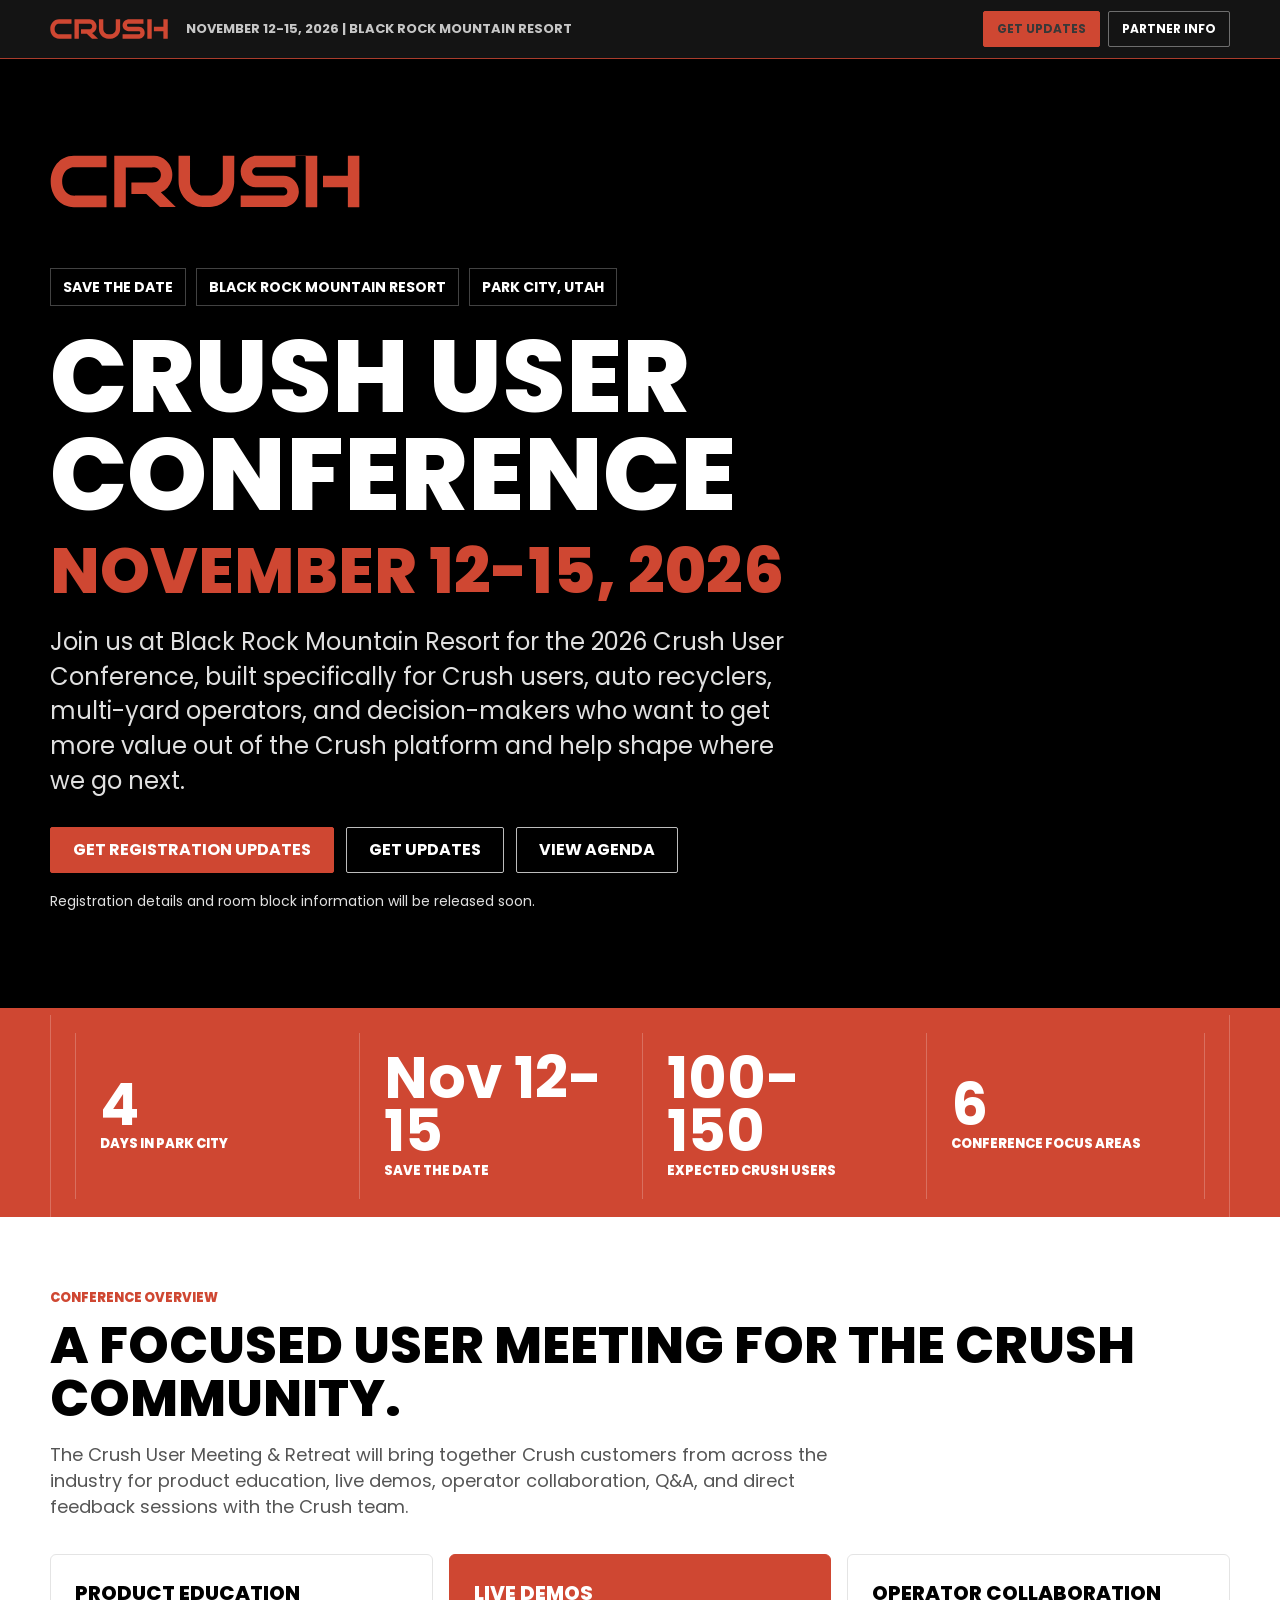
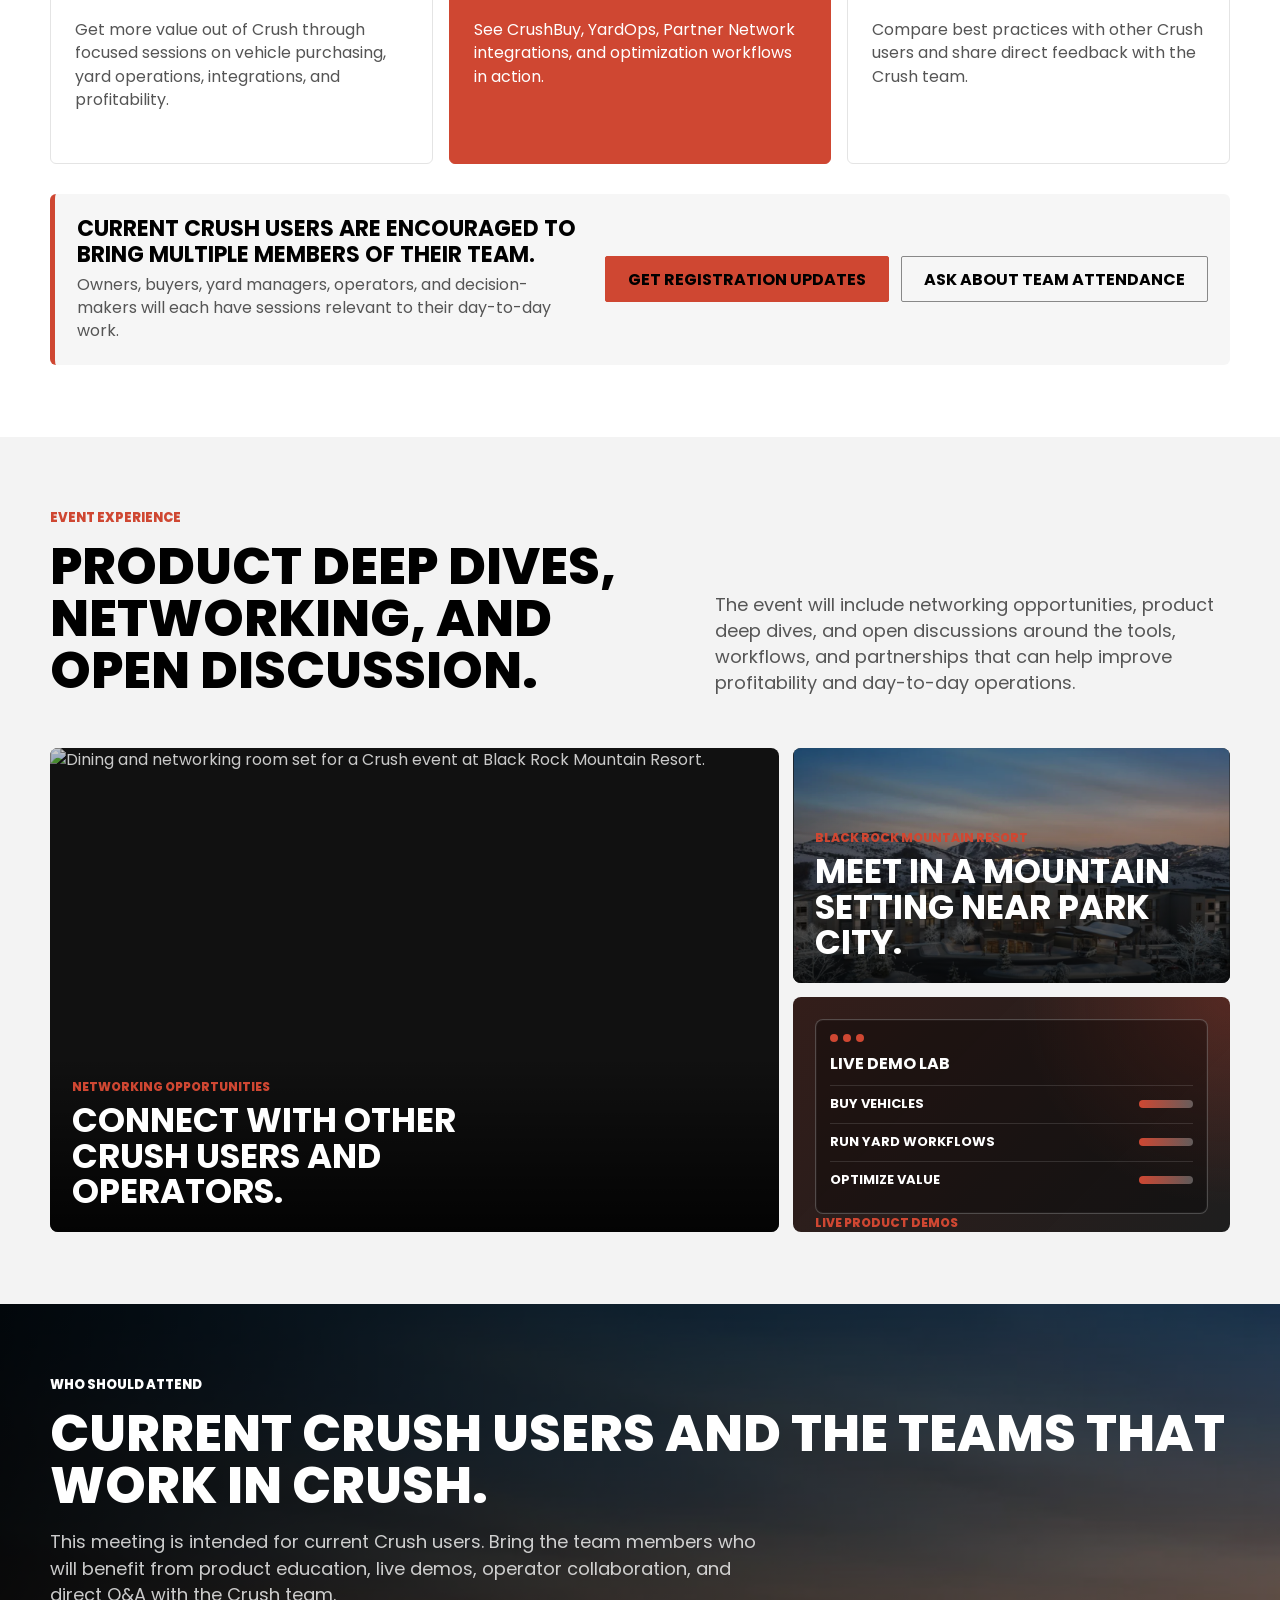
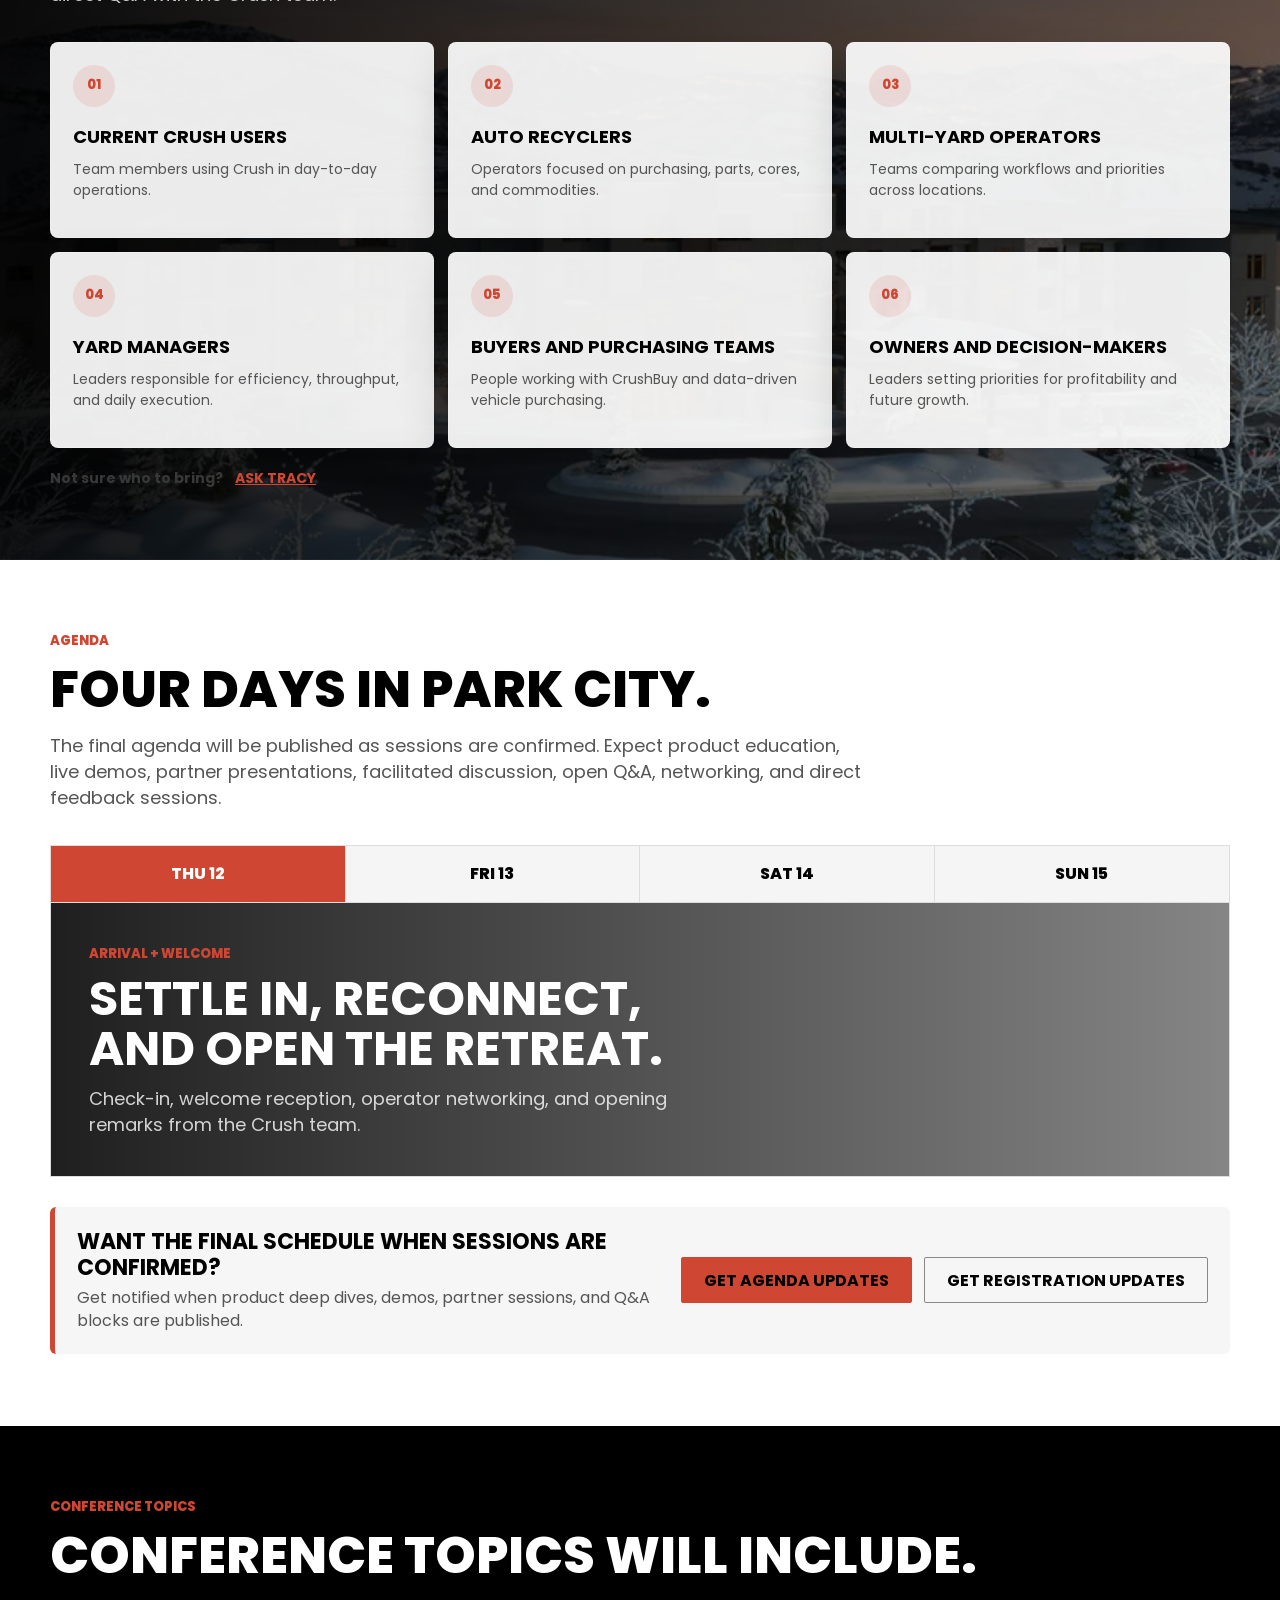
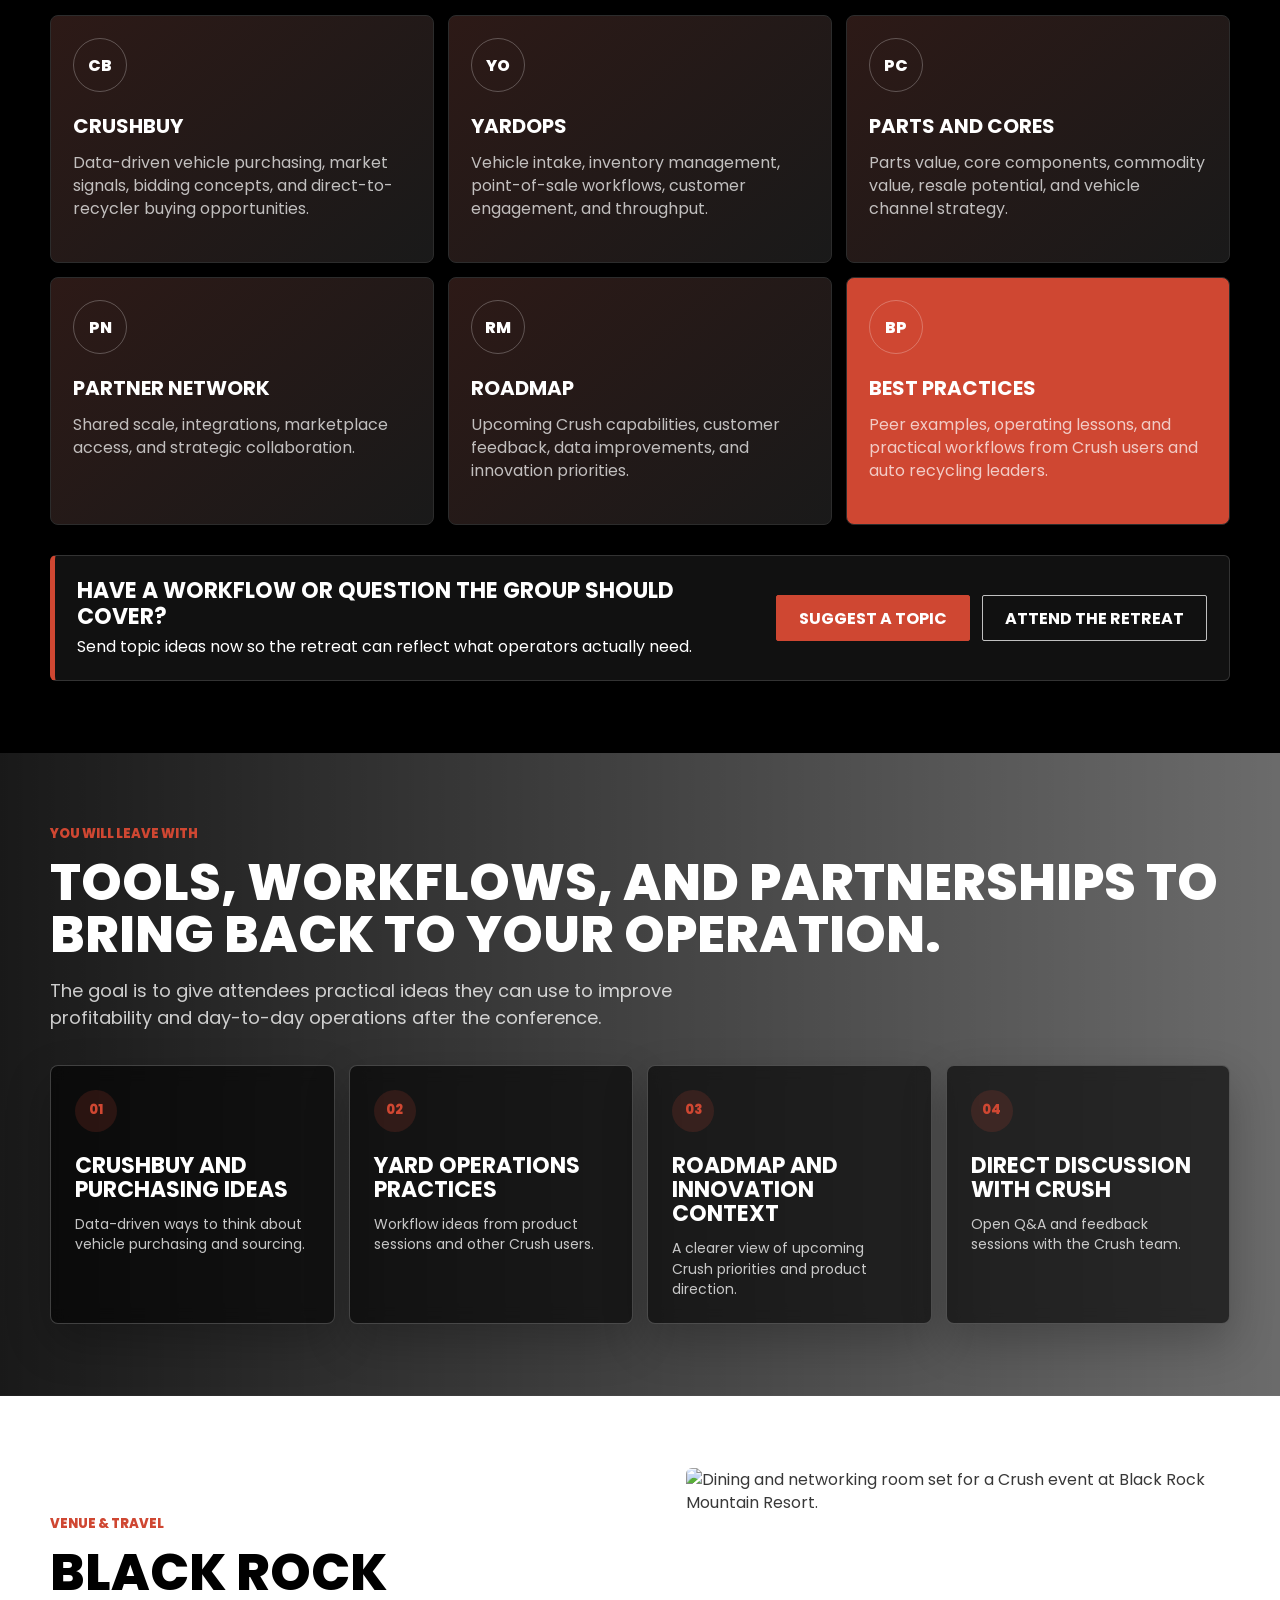
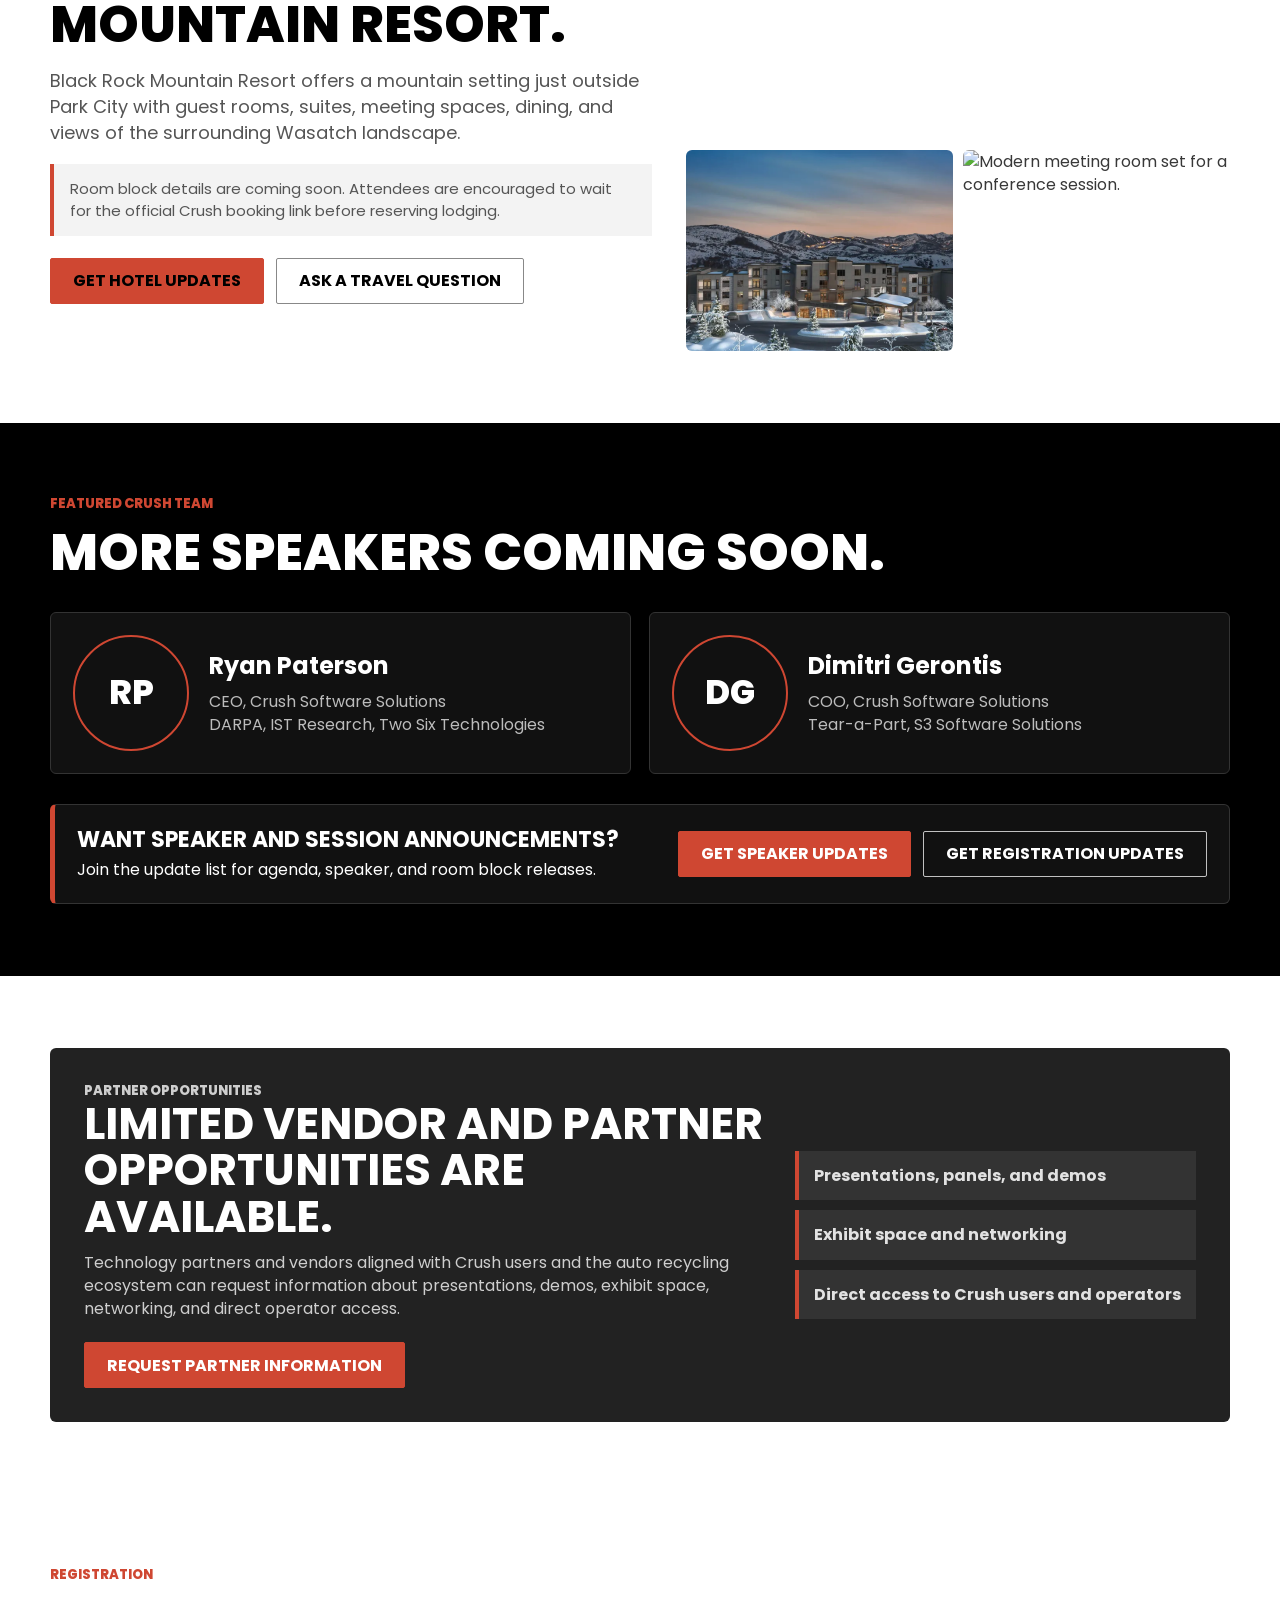
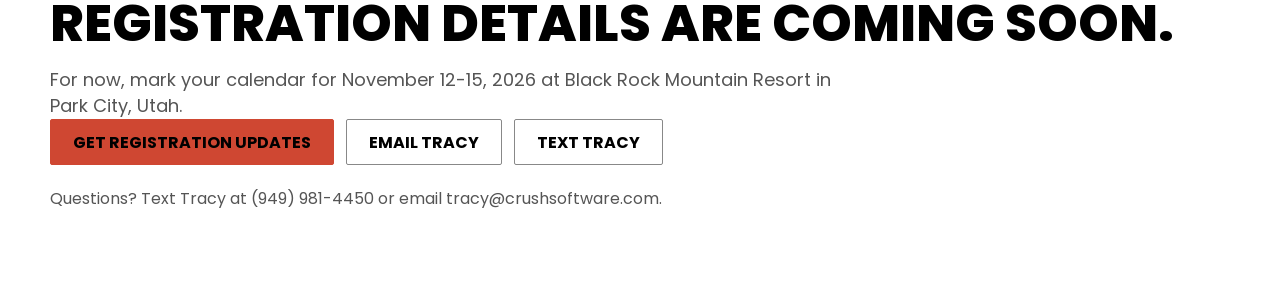
==== commit 1b0bd094: "Update hero headline" ====
--- a/index.html
+++ b/index.html
@@ -28,7 +28,7 @@
             <span>Black Rock Mountain Resort</span>
             <span>Park City, Utah</span>
           </div>
-          <h1>Crush User Meeting &amp; Retreat</h1>
+          <h1>CRUSH USER CONFERENCE</h1>
           <div class="crush-hero-date">November 12-15, 2026</div>
           <p>Join us at Black Rock Mountain Resort for the 2026 Crush User Conference, built specifically for Crush users, auto recyclers, multi-yard operators, and decision-makers who want to get more value out of the Crush platform and help shape where we go next.</p>
           <div class="crush-btn-row">
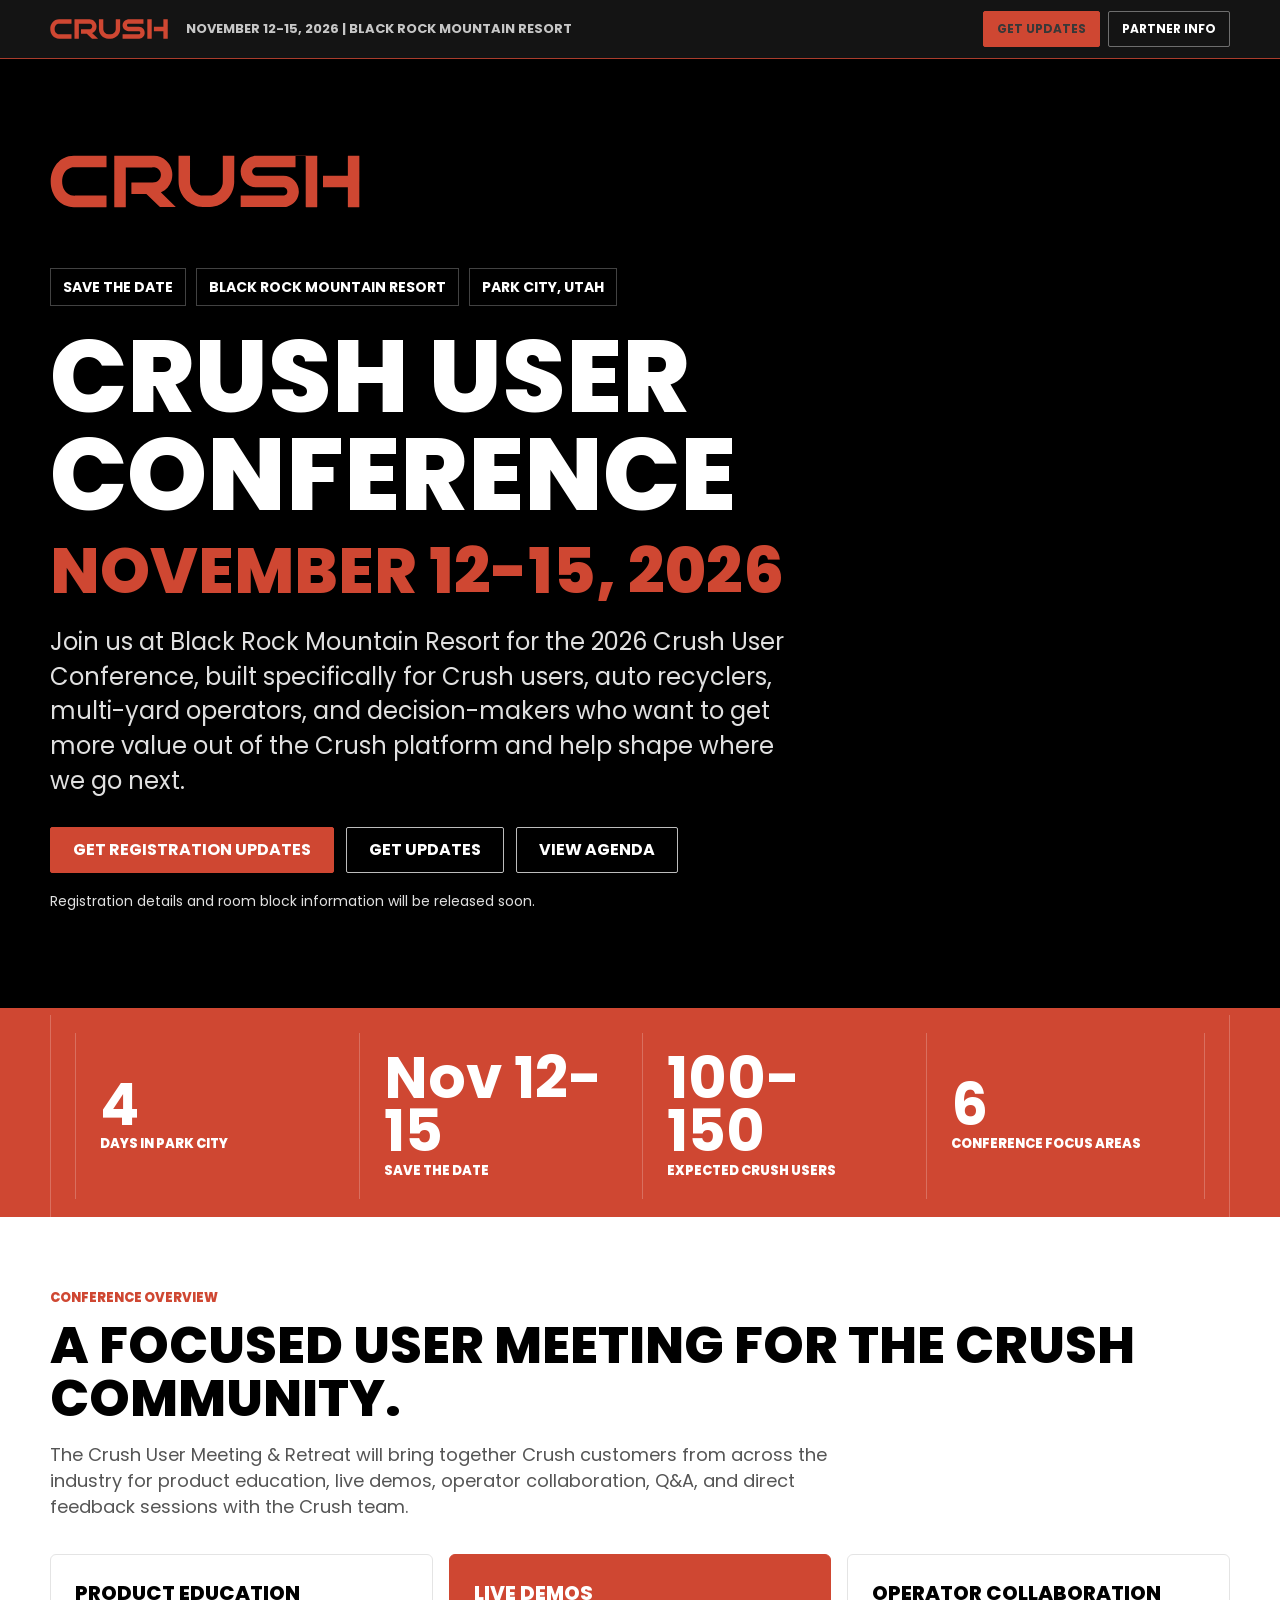
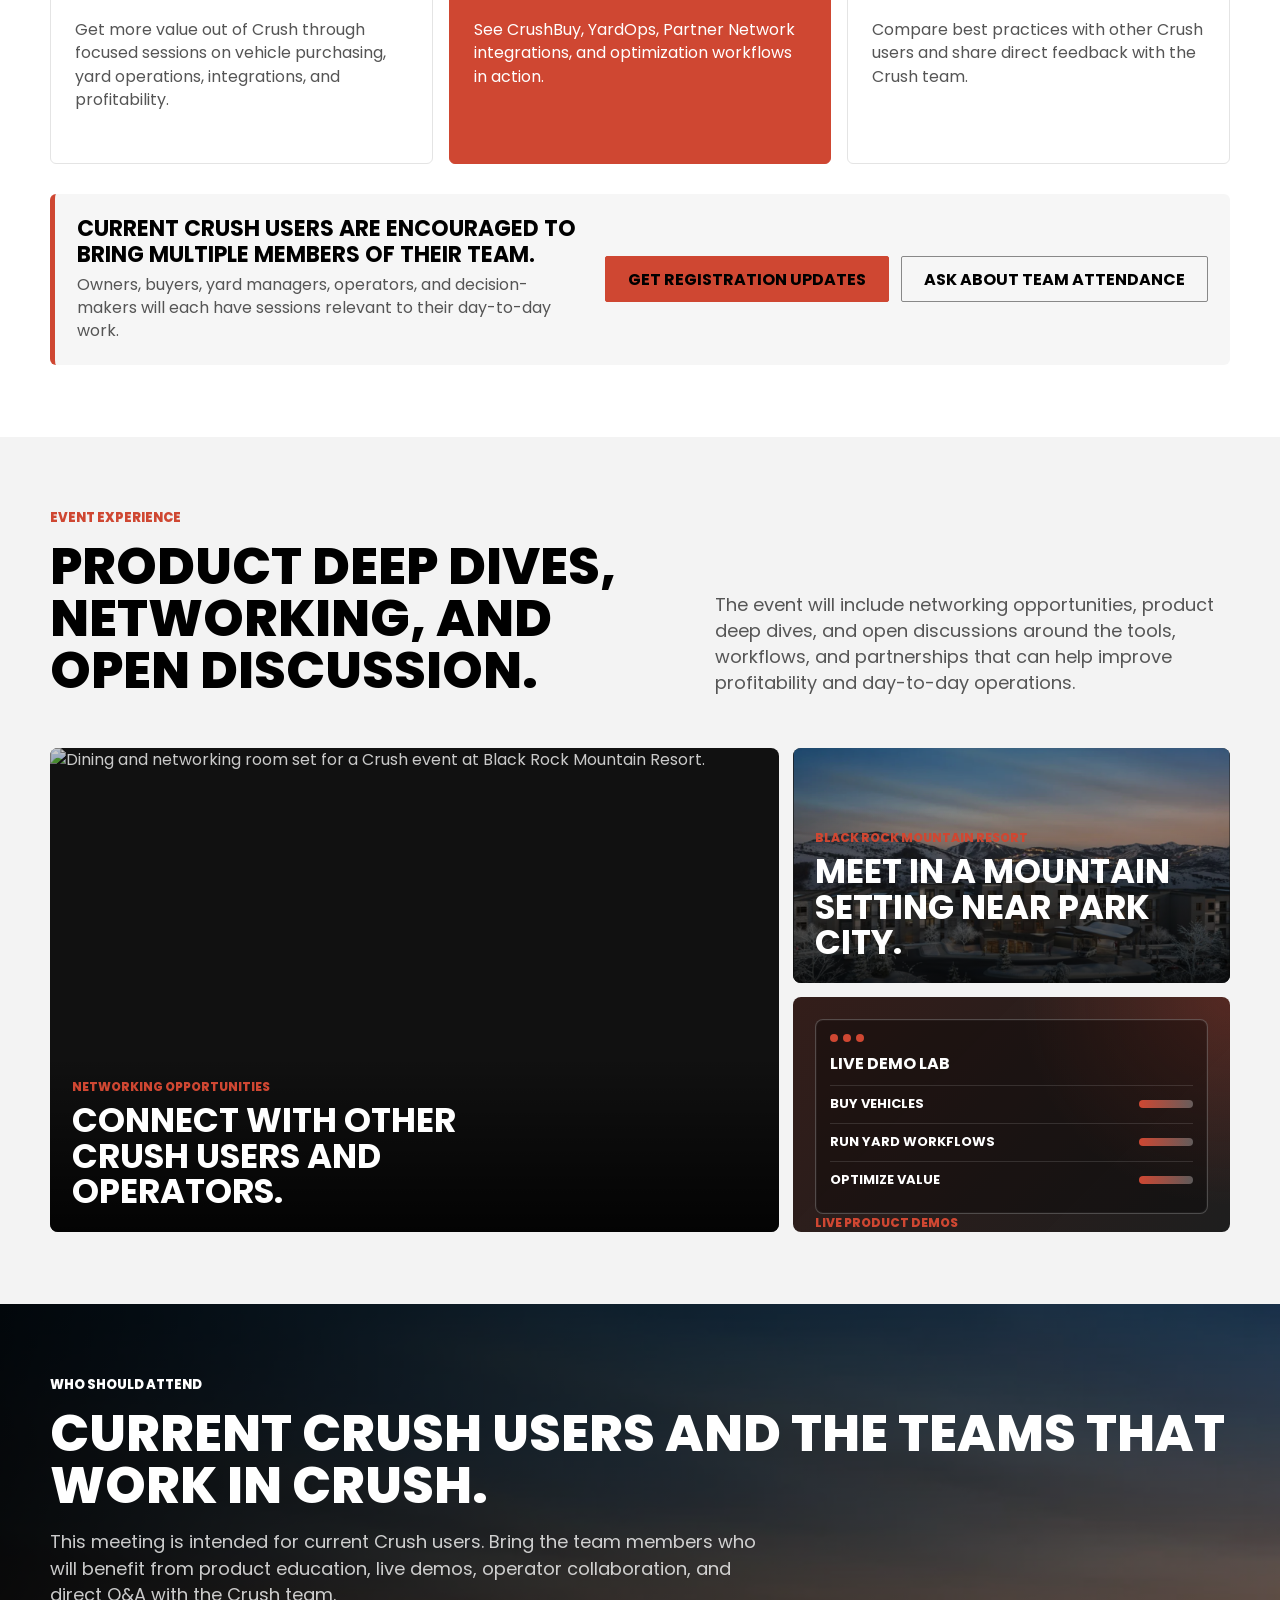
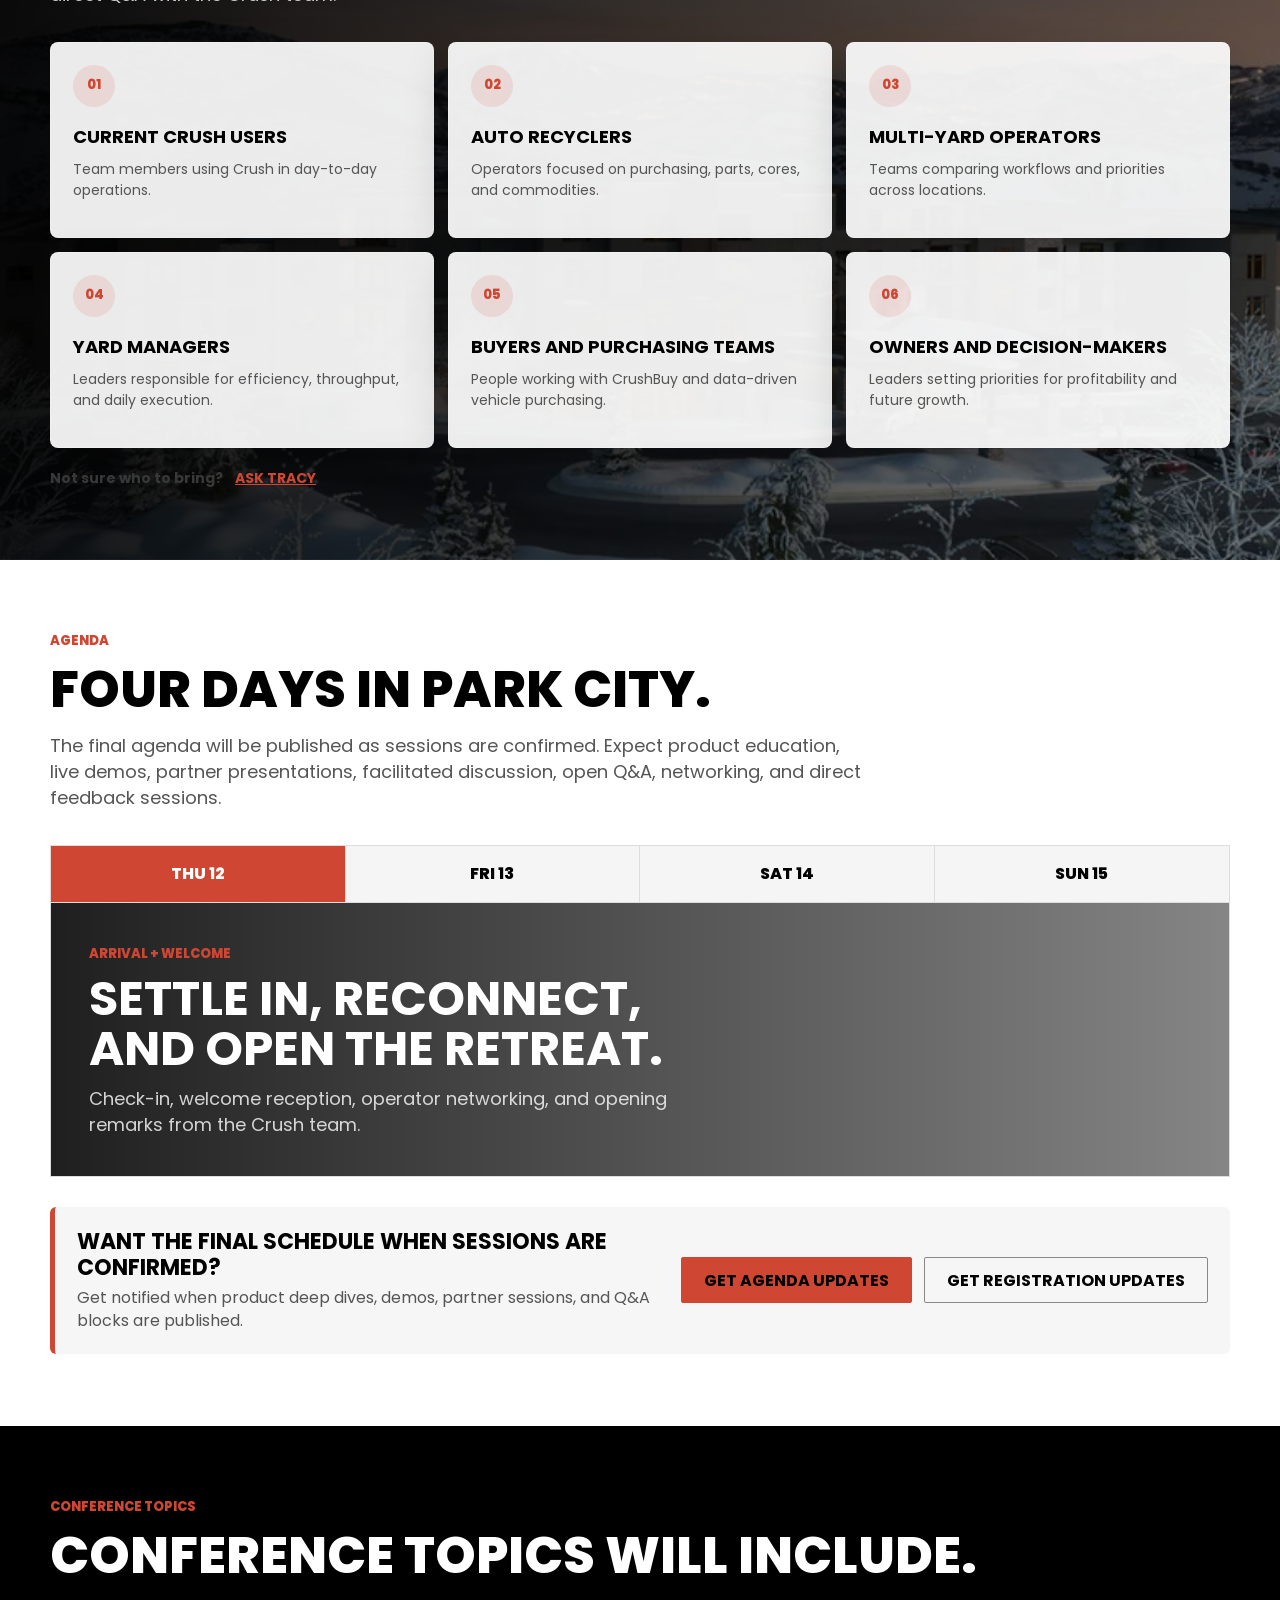
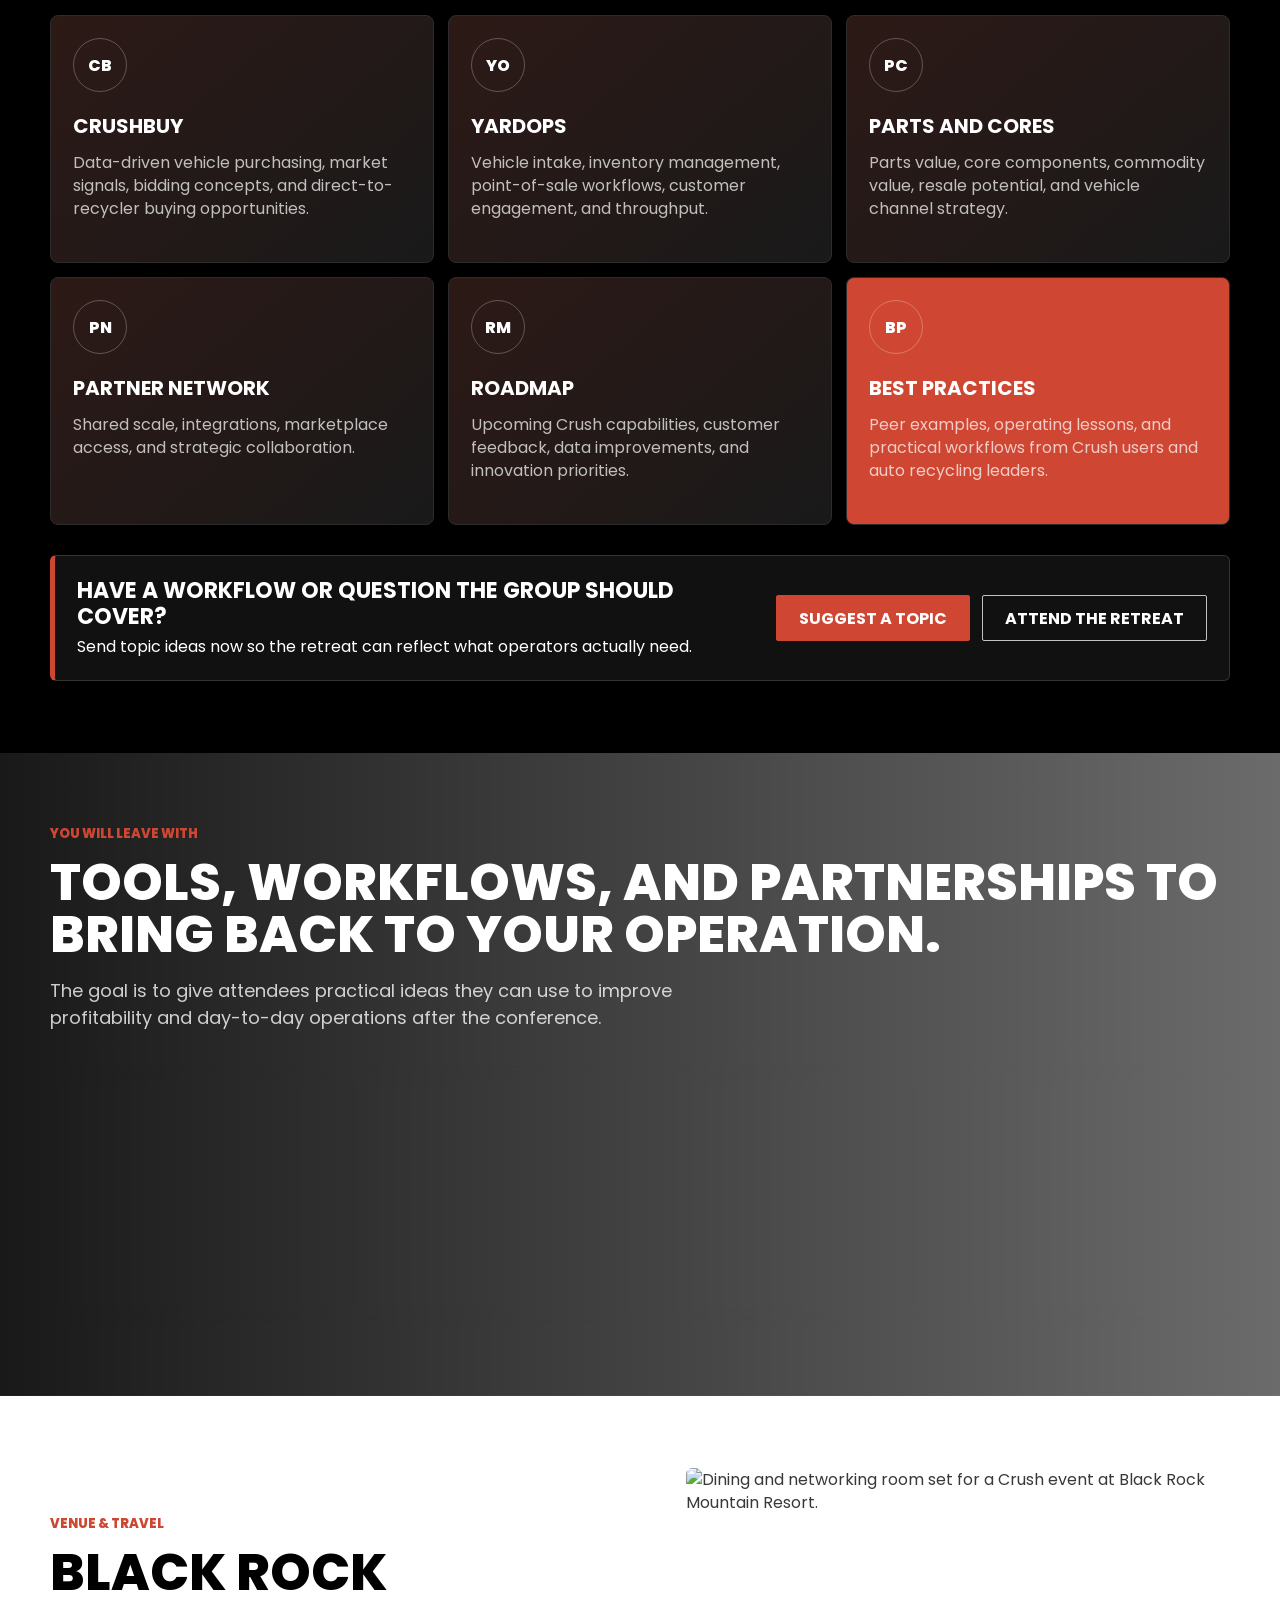
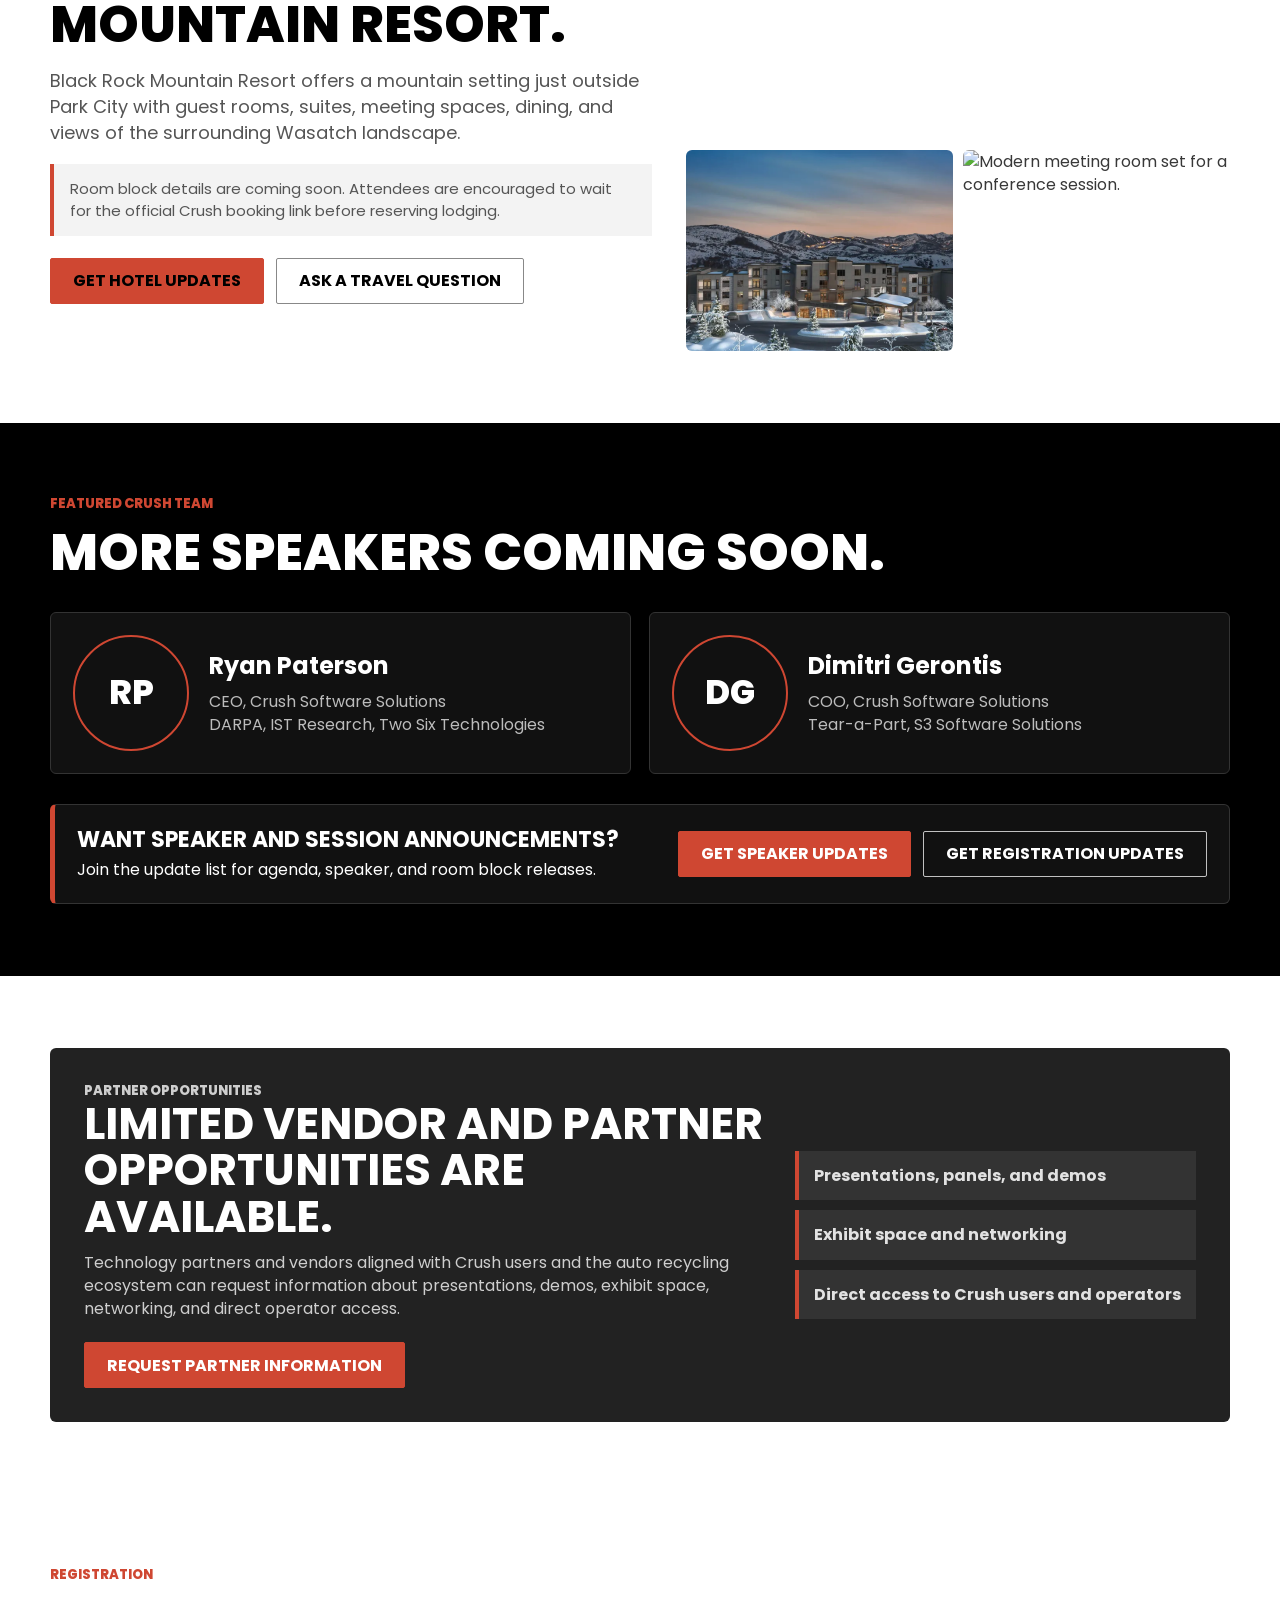
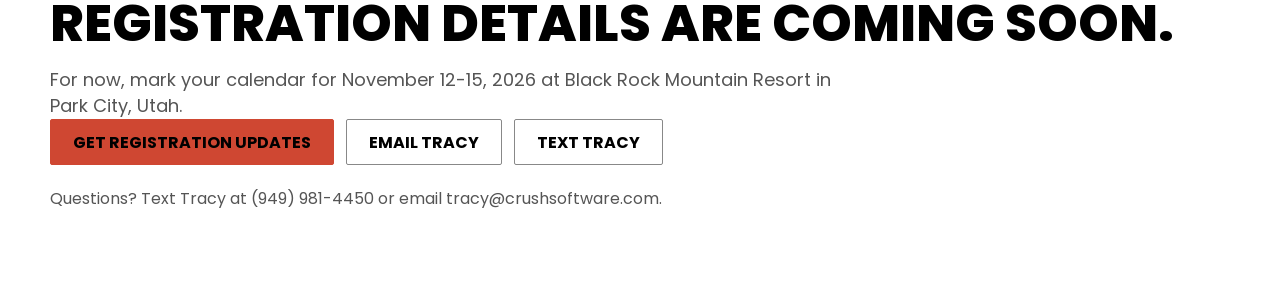
==== commit a79874df: "Fix hero banner image path" ====
--- a/index.html
+++ b/index.html
@@ -20,7 +20,7 @@
         </div>
       </div>
 
-      <section class="crush-hero" style="--hero-image:url('assets/crush-event-location.png')">
+      <section class="crush-hero" style="--hero-image:url('/crush-user-meeting-retreat-preview/assets/crush-event-location.png')">
         <div class="crush-hero-content">
           <img class="crush-logo" src="assets/crush-logo.svg" alt="Crush Software Solutions">
           <div class="crush-meta">
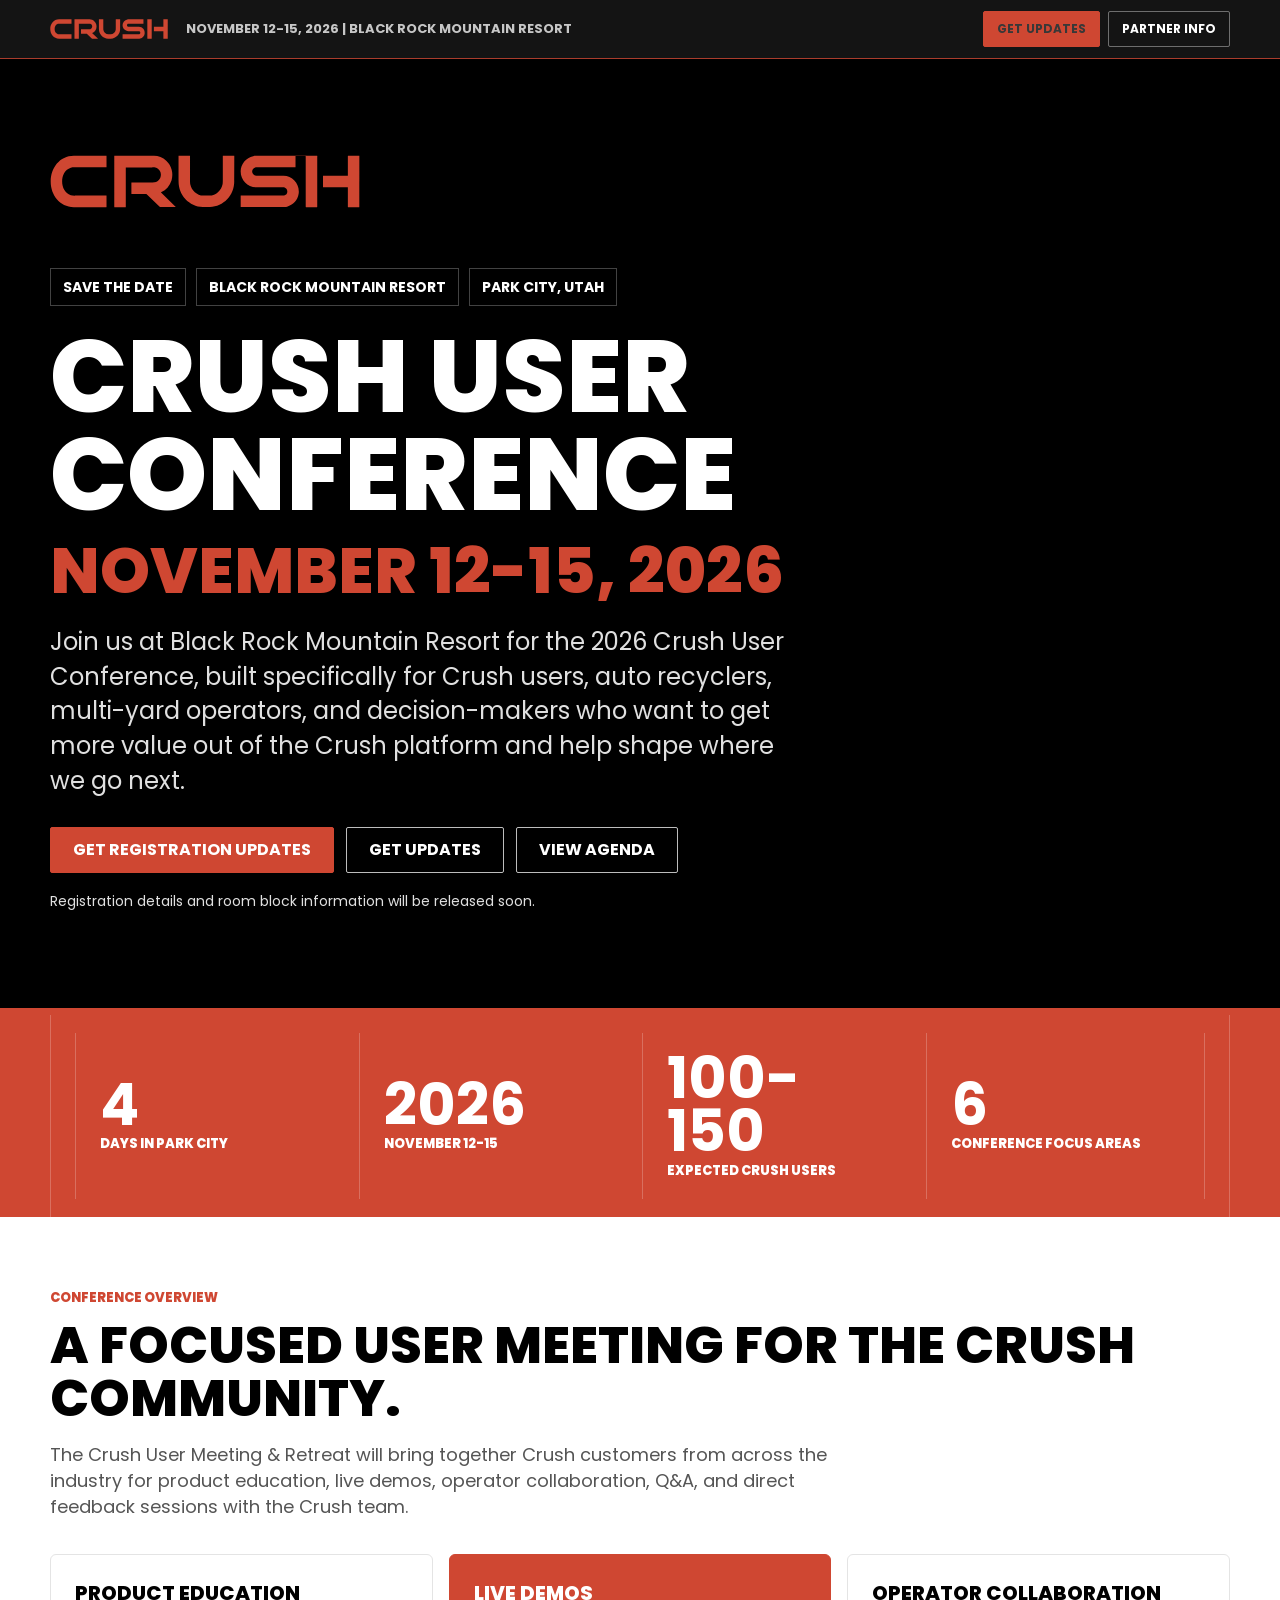
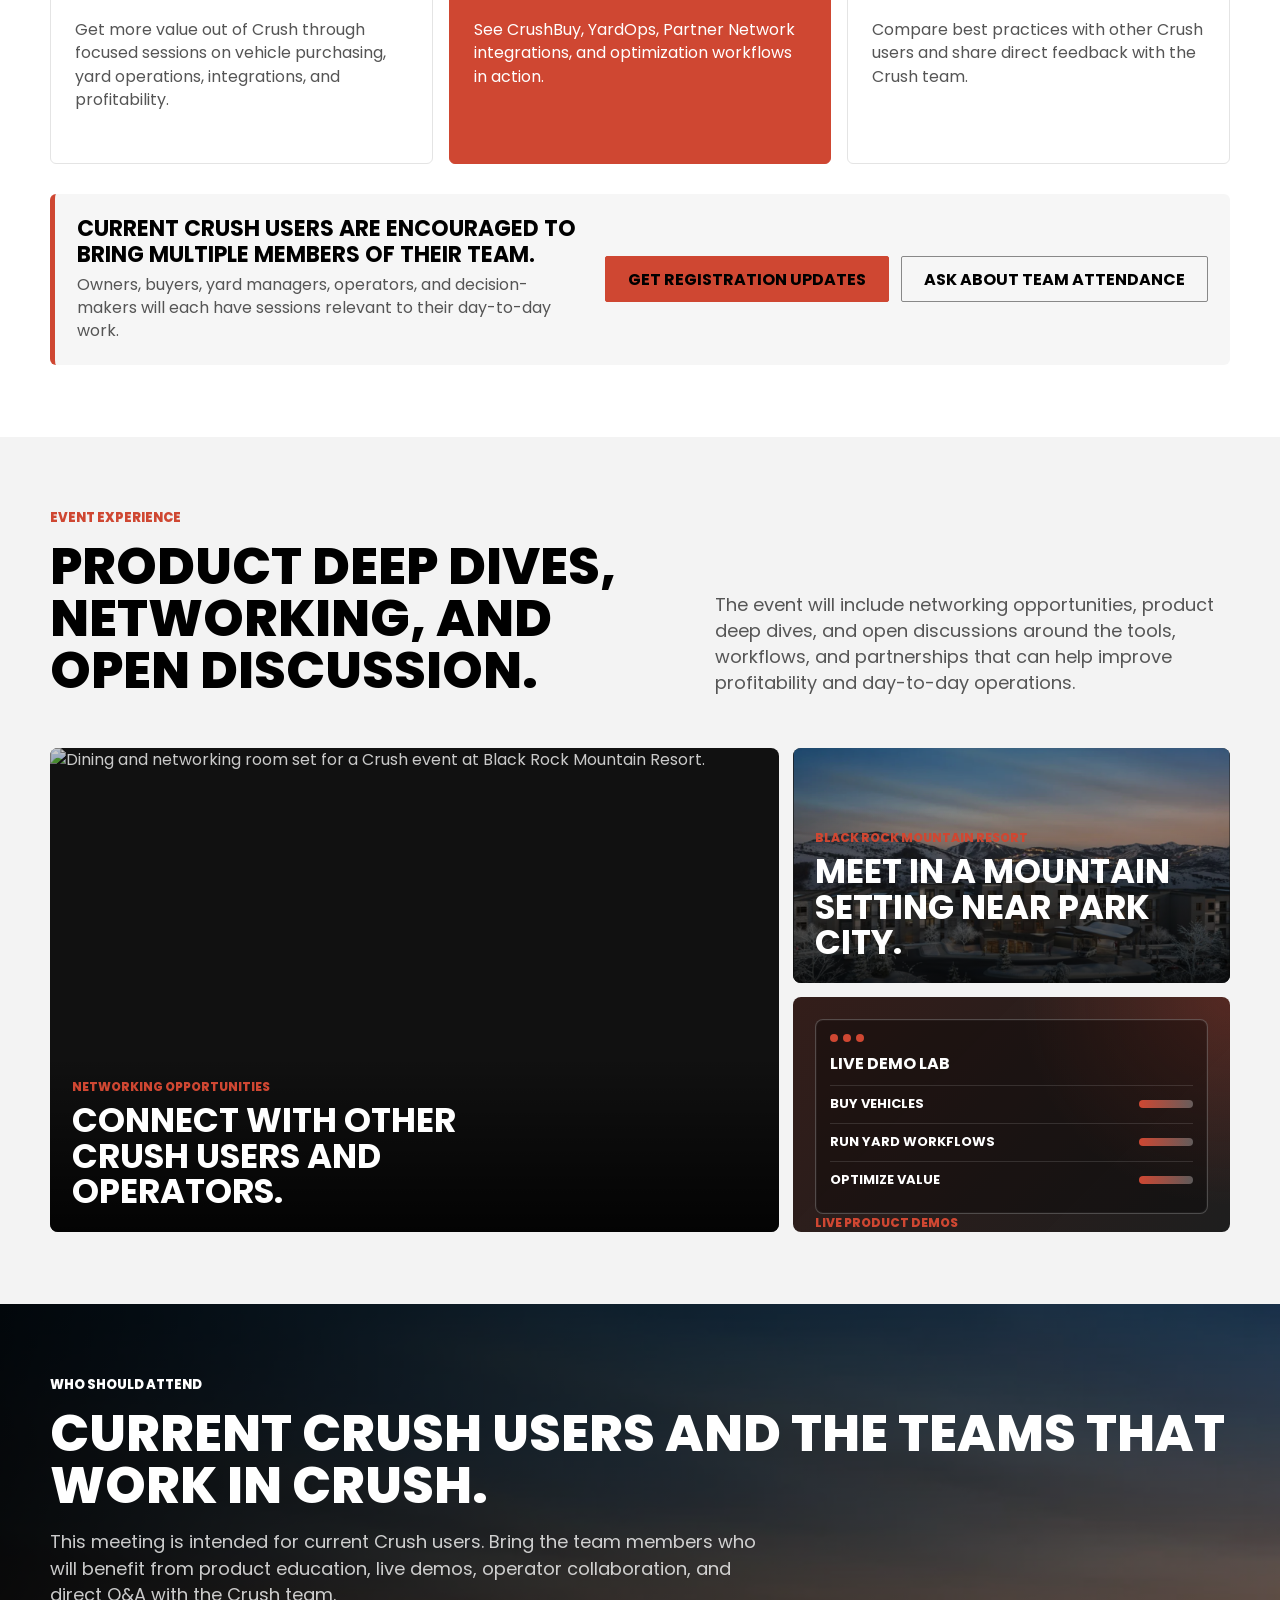
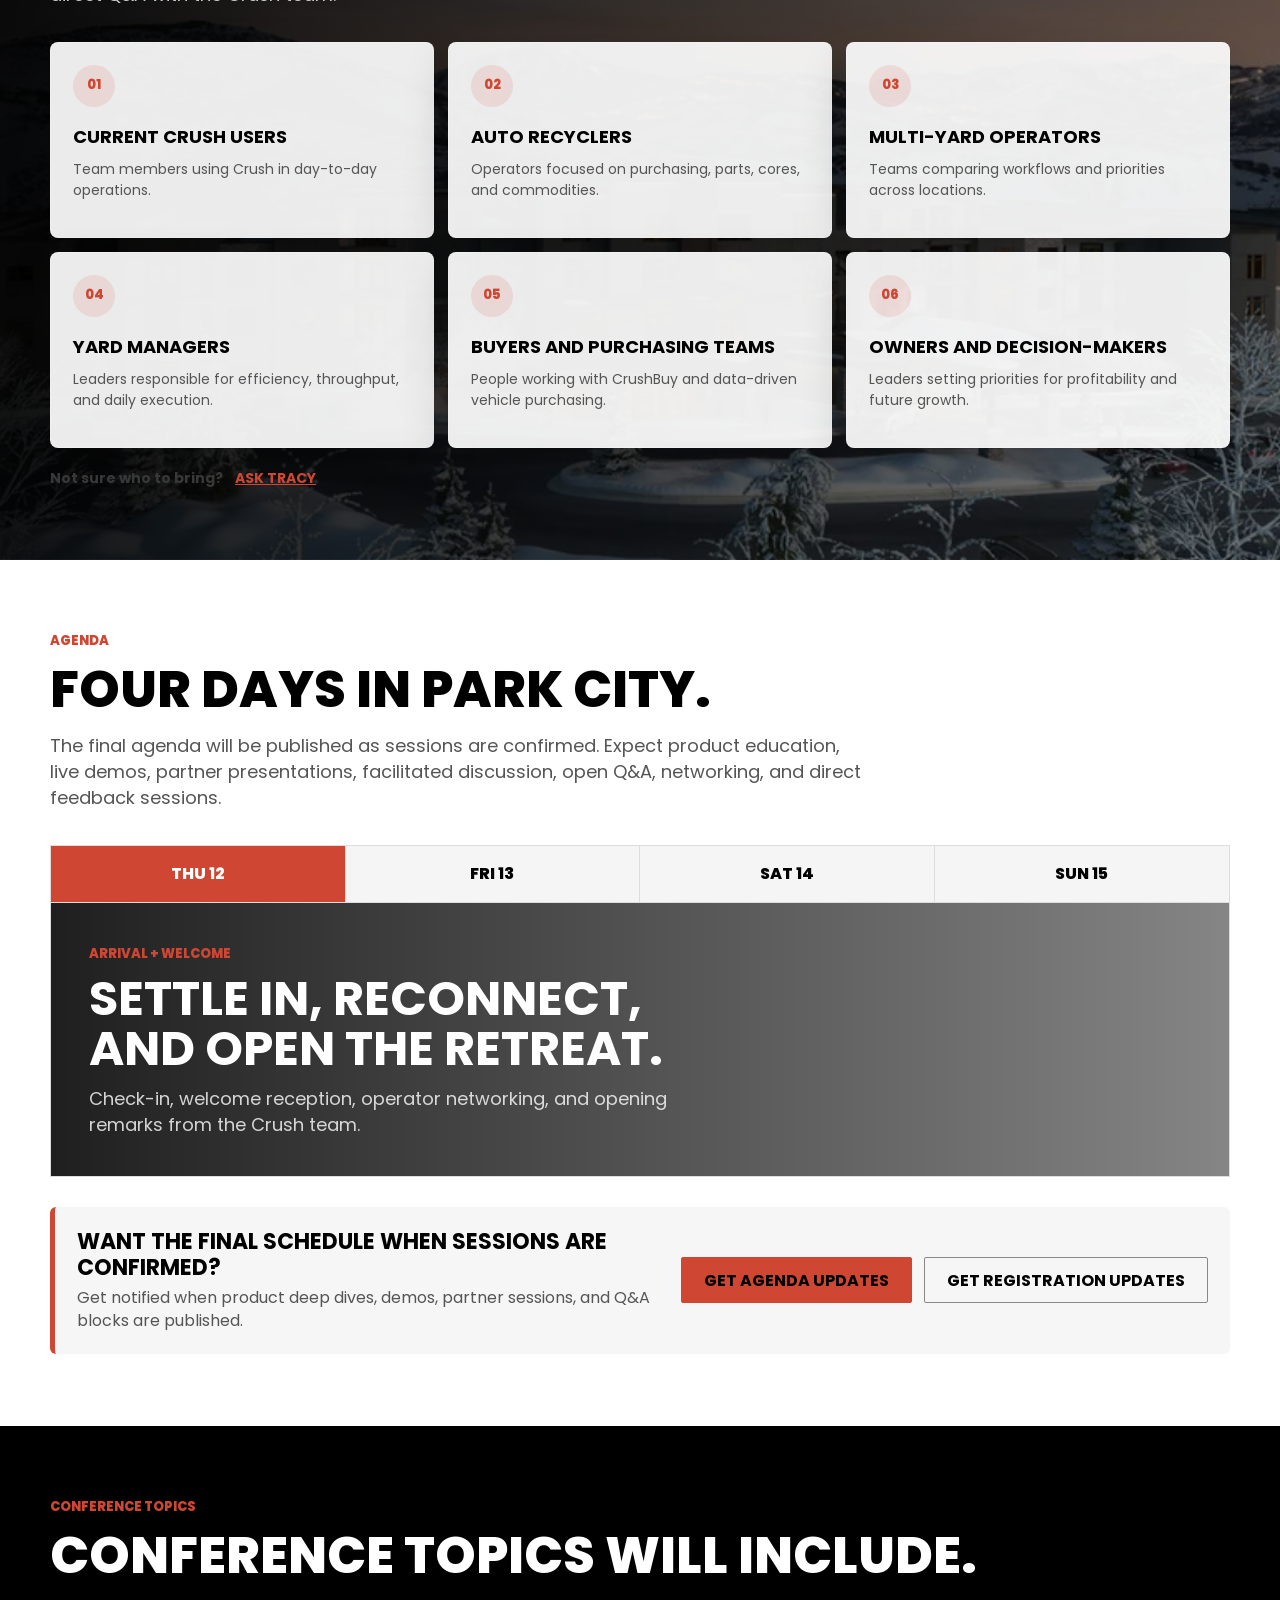
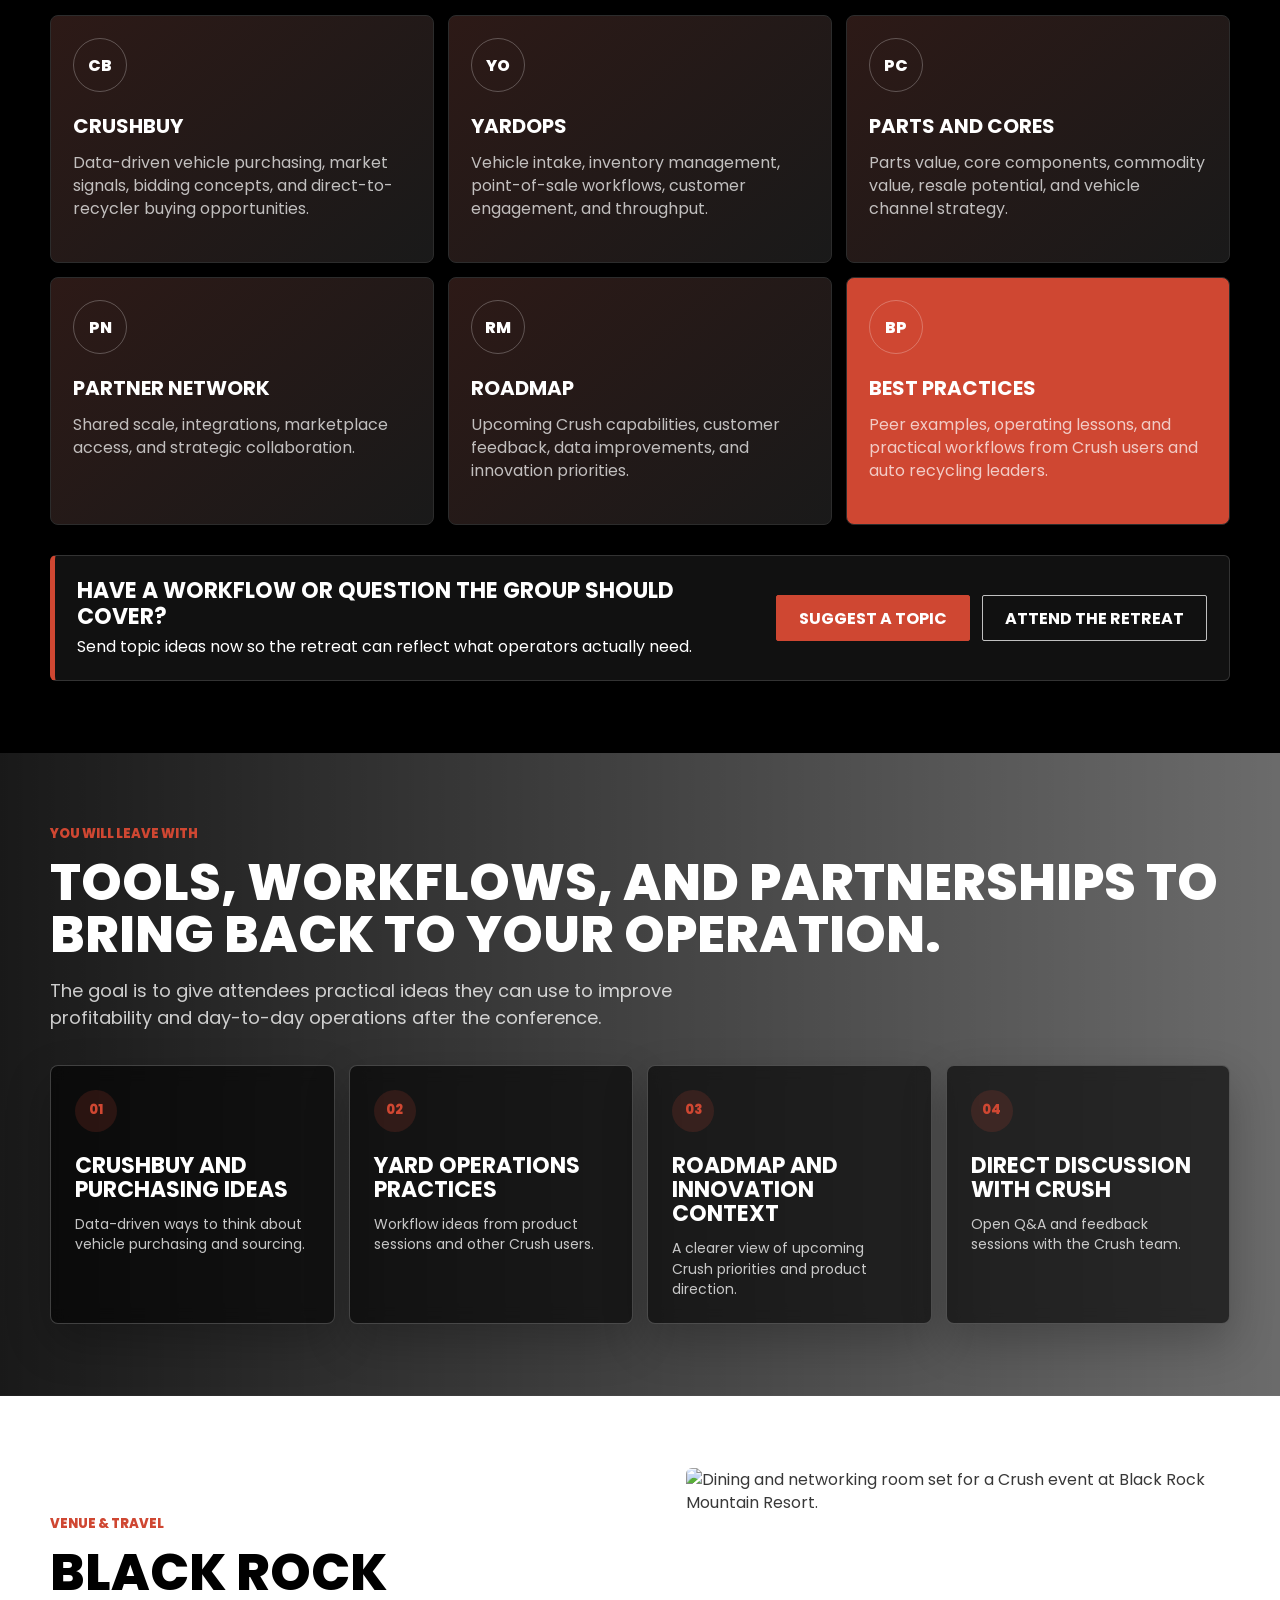
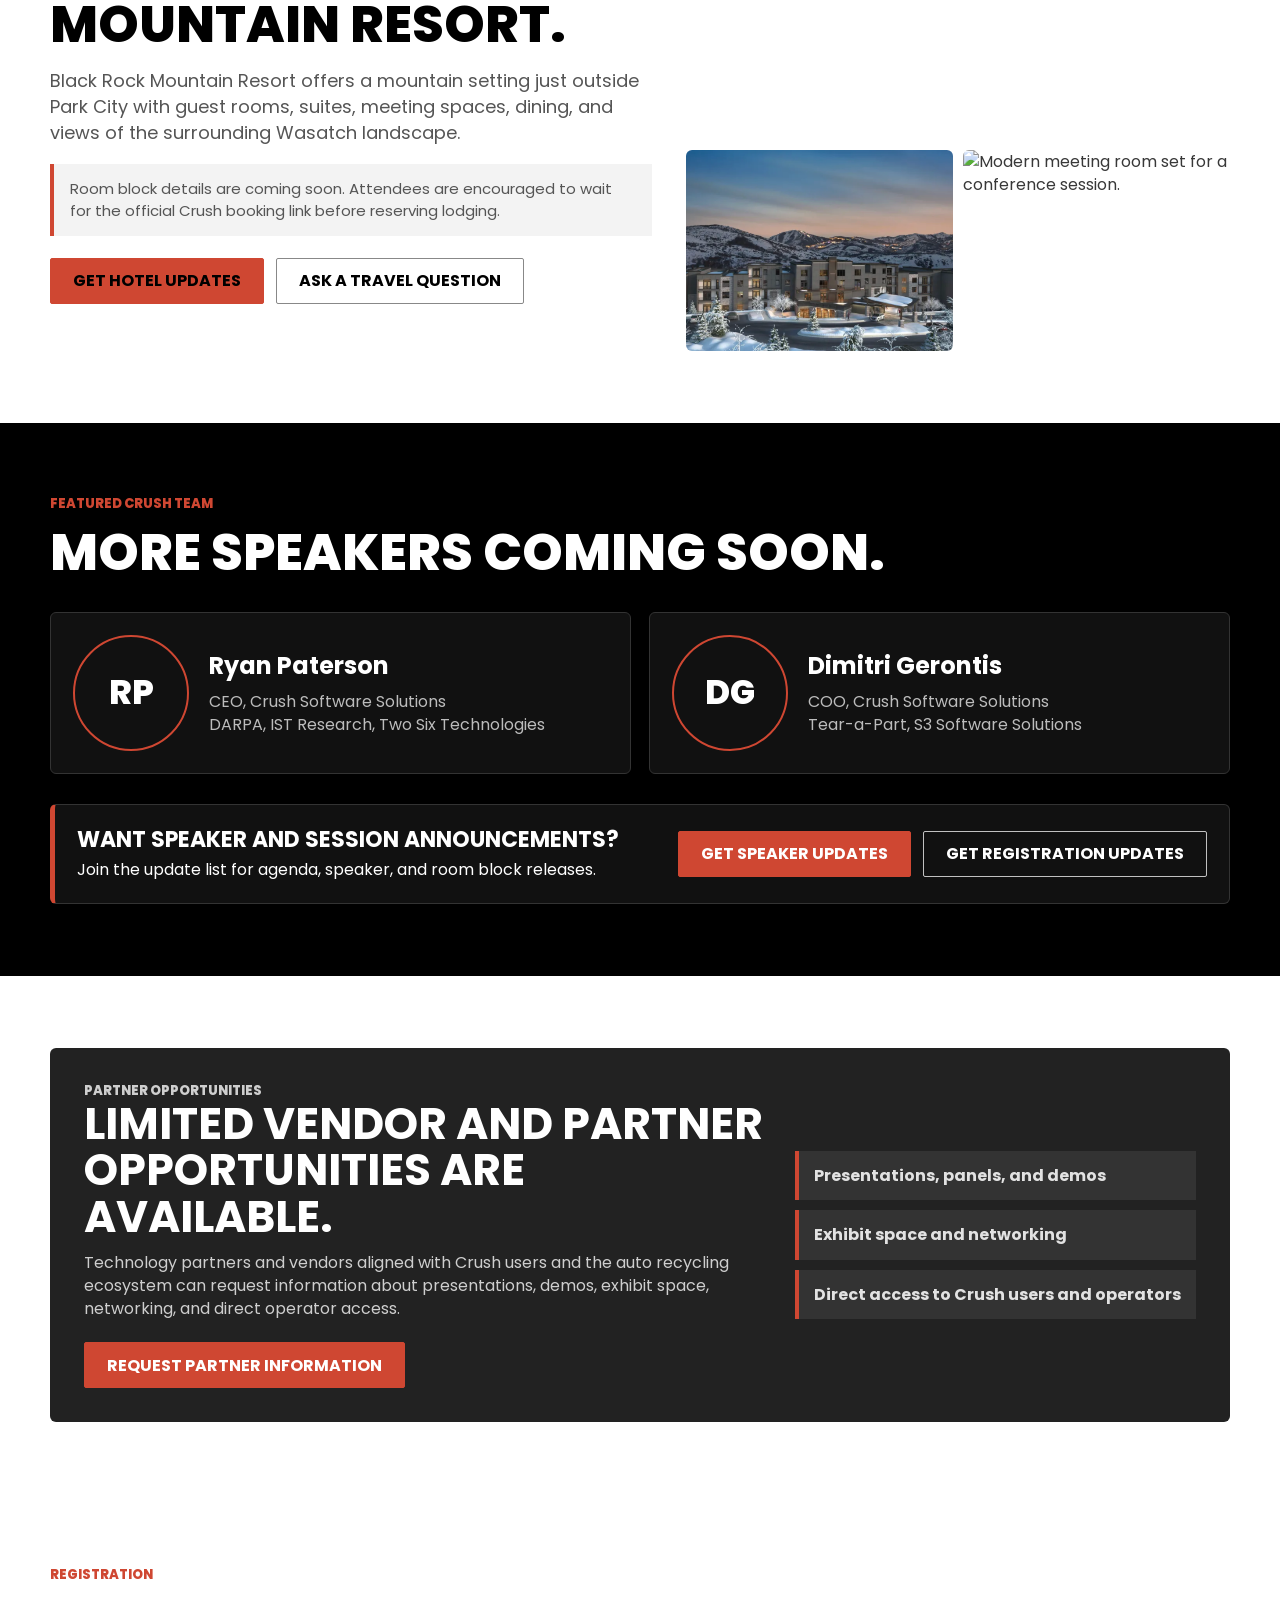
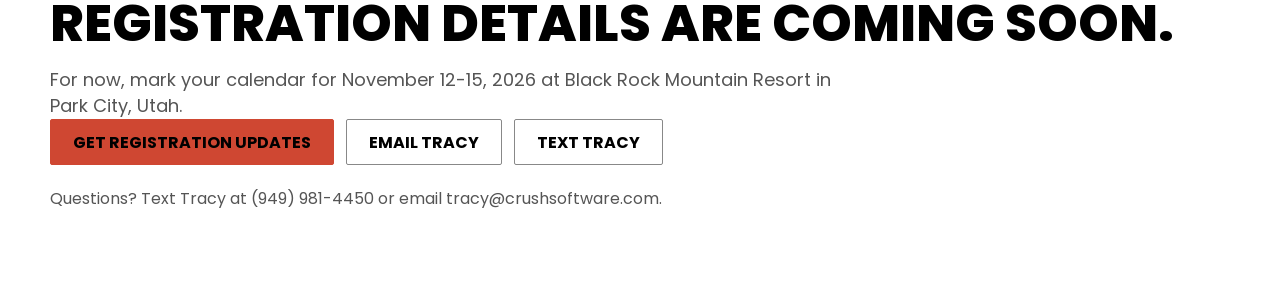
==== commit fbb29abf: "Fix proof bar date stat" ====
--- a/index.html
+++ b/index.html
@@ -43,7 +43,7 @@
       <section class="crush-proofbar" aria-label="Event highlights">
         <div class="crush-wrap">
           <div><strong>4</strong><span>Days in Park City</span></div>
-          <div><strong>Nov 12-15</strong><span>Save the date</span></div>
+          <div><strong>2026</strong><span>November 12-15</span></div>
           <div><strong>100-150</strong><span>Expected Crush users</span></div>
           <div><strong>6</strong><span>Conference focus areas</span></div>
         </div>
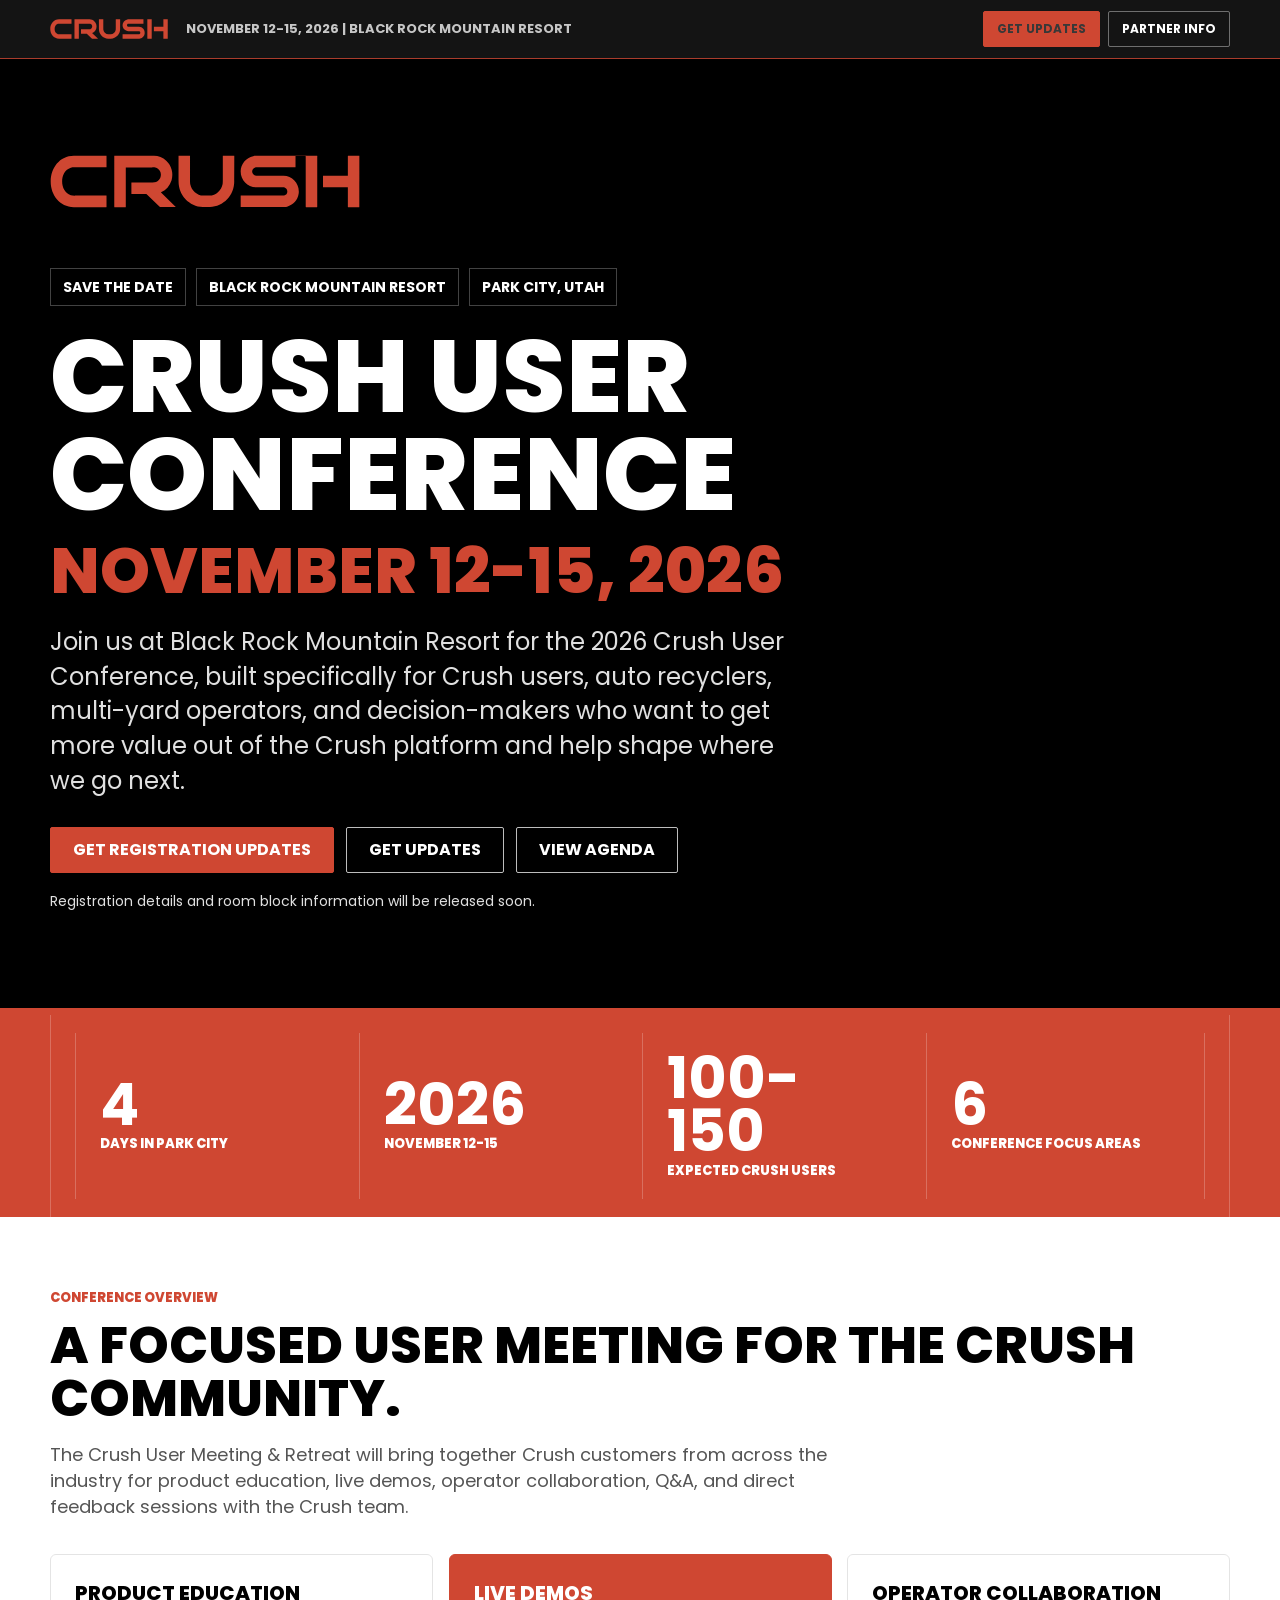
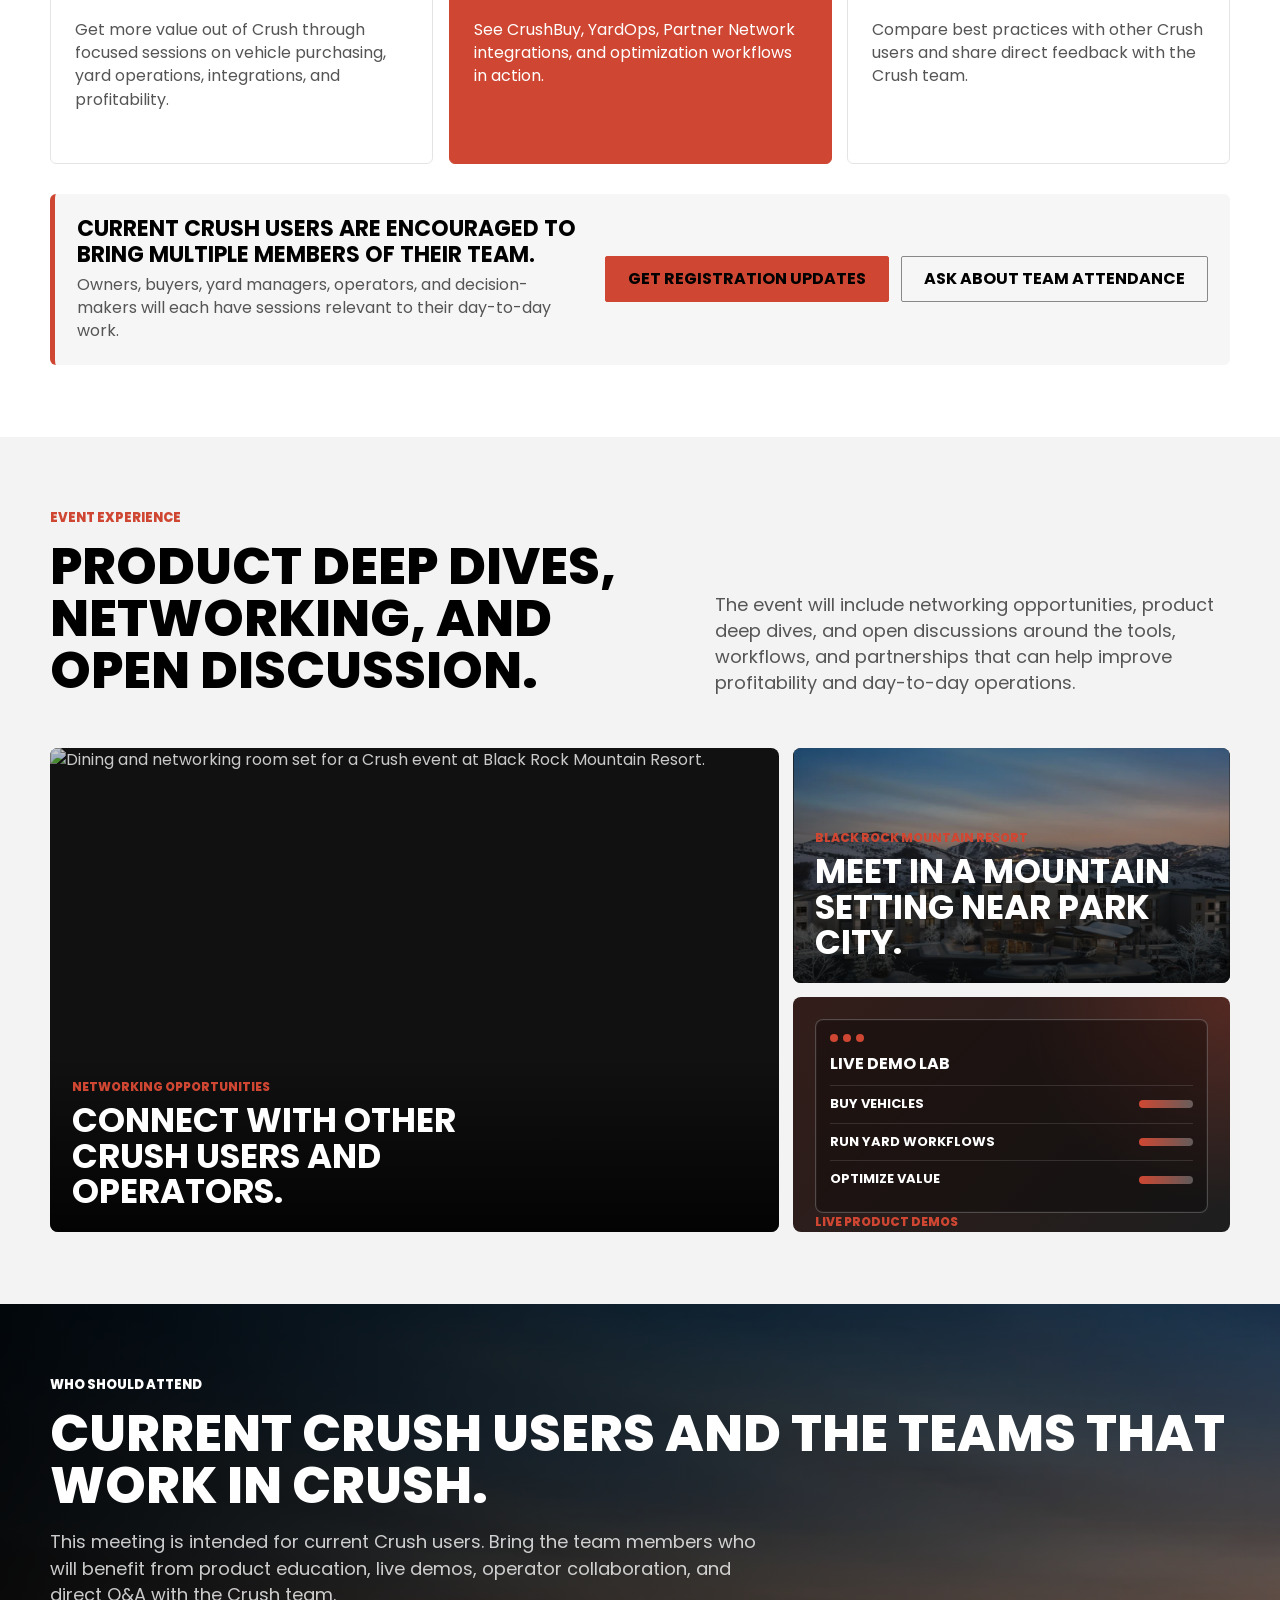
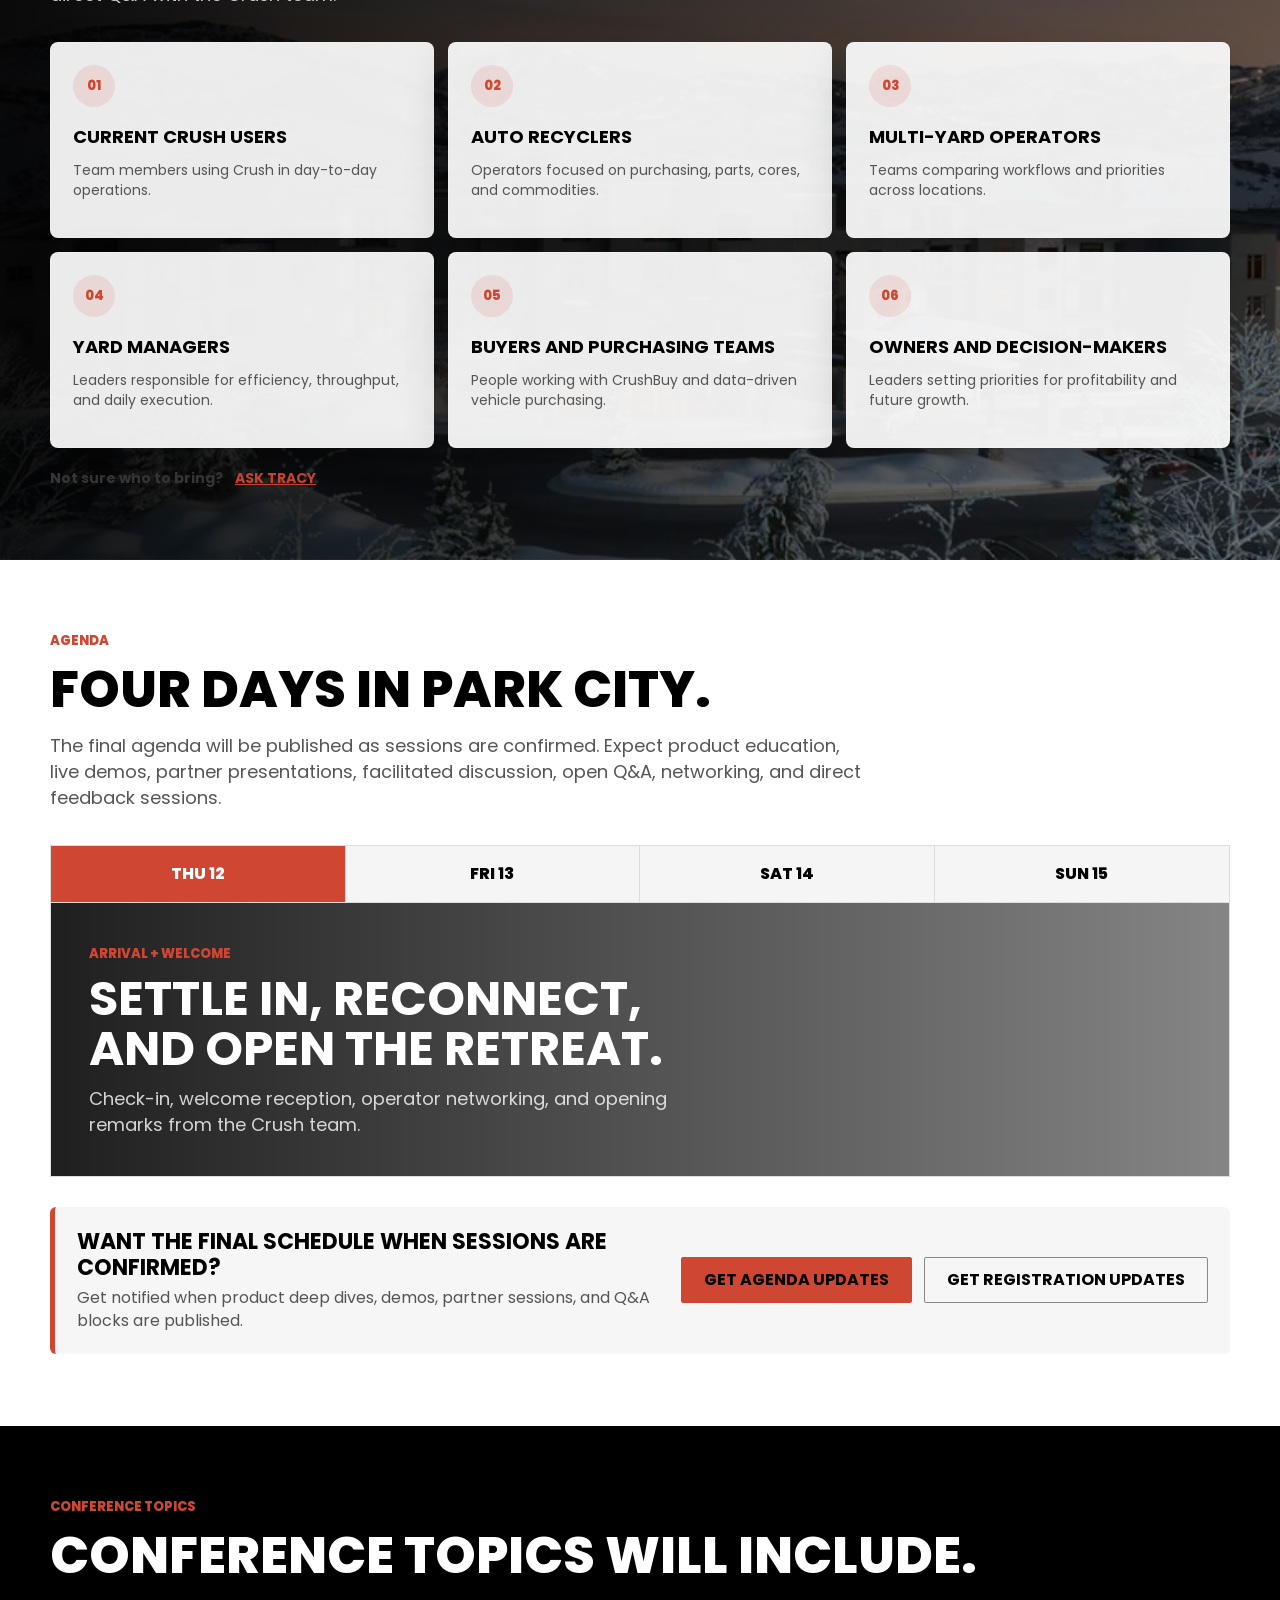
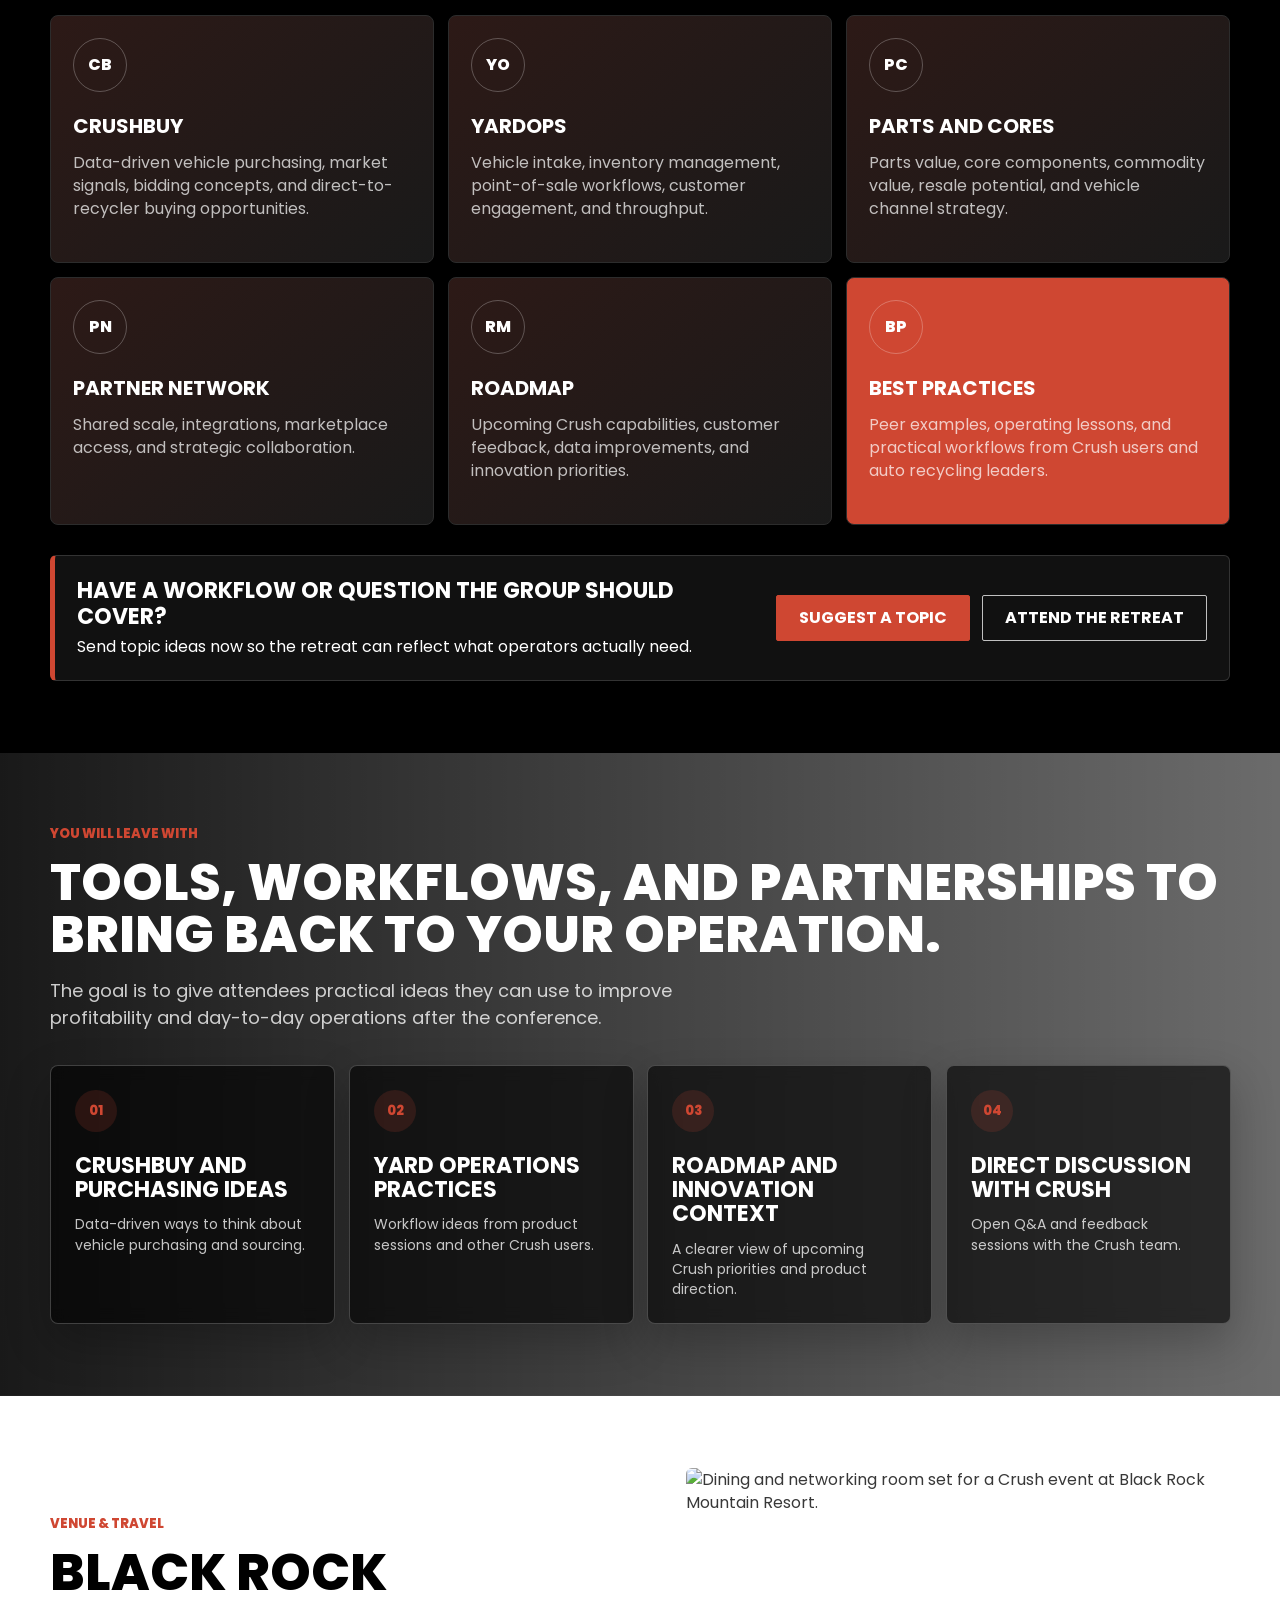
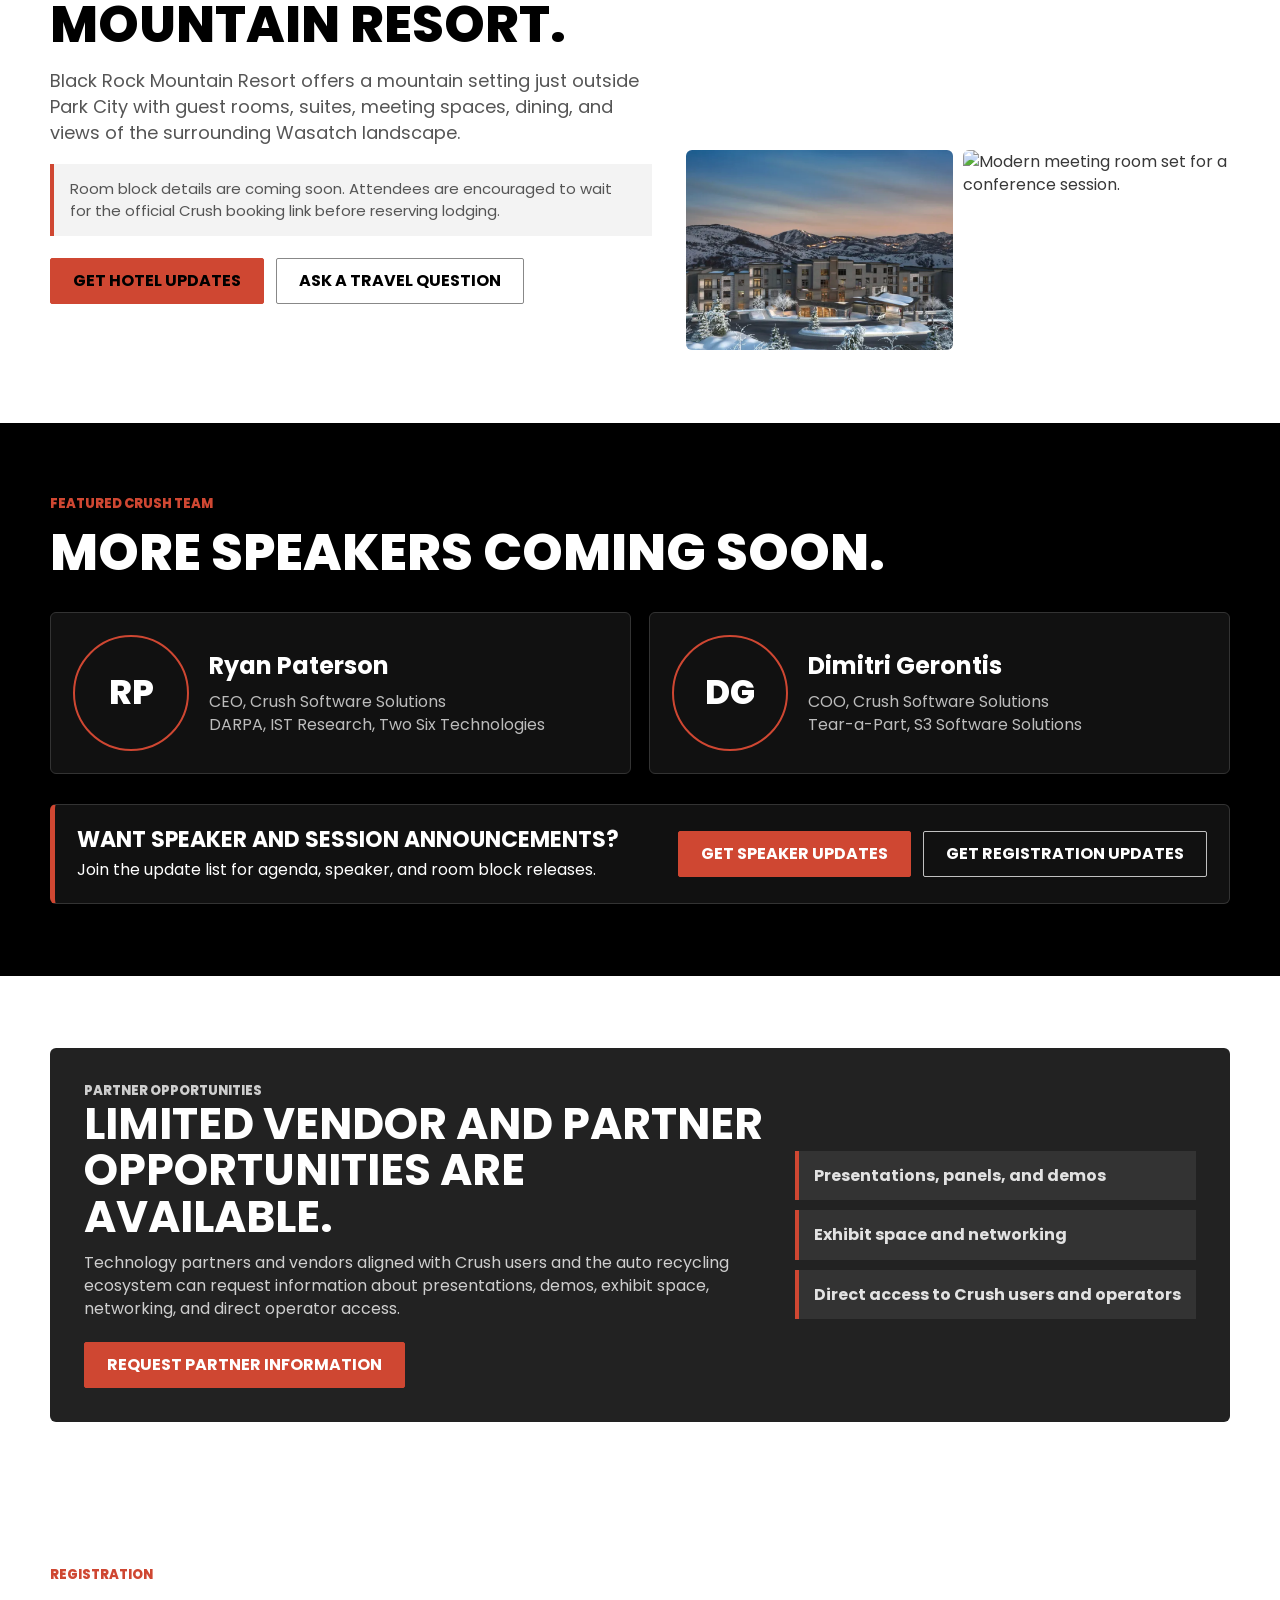
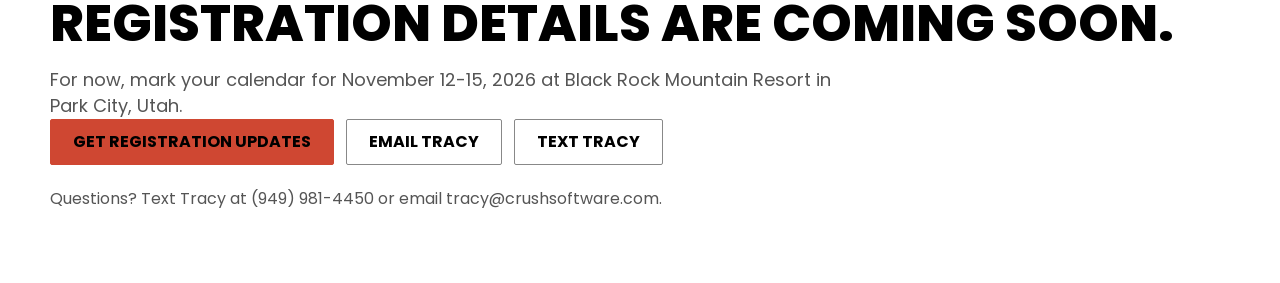
==== commit 16a3df42: "Add hover effects to buttons and tiles" ====
--- a/index.html
+++ b/index.html
@@ -5,7 +5,7 @@
     <meta name="viewport" content="width=device-width, initial-scale=1">
     <title>Crush User Meeting & Retreat 2026</title>
     <meta name="description" content="Join Crush users, auto recyclers, multi-yard operators, and decision-makers November 12-15, 2026 at Black Rock Mountain Resort.">
-    <link rel="stylesheet" href="prototype/styles.css">
+    <link rel="stylesheet" href="prototype/styles.css?v=hover-effects">
   </head>
   <body>
     <main class="crush-retreat">
--- a/prototype/styles.css
+++ b/prototype/styles.css
@@ -58,6 +58,21 @@
   font-weight: 700;
   text-decoration: none;
   text-transform: uppercase;
+  box-shadow: 0 0 0 rgba(0, 0, 0, 0);
+  transition: transform .18s ease, box-shadow .18s ease, background-color .18s ease, border-color .18s ease, color .18s ease;
+  will-change: transform;
+}
+
+.crush-btn:hover {
+  transform: translateY(-2px);
+  border-color: #e5553f;
+  background: #e5553f;
+  box-shadow: 0 14px 30px rgba(207, 71, 50, .28);
+}
+
+.crush-btn:focus-visible {
+  outline: 3px solid rgba(207, 71, 50, .38);
+  outline-offset: 3px;
 }
 
 .crush-btn.secondary {
@@ -66,14 +81,32 @@
   border-color: rgba(255, 255, 255, .74);
 }
 
+.crush-btn.secondary:hover {
+  border-color: var(--crush-white);
+  background: var(--crush-white);
+  color: var(--crush-black);
+  box-shadow: 0 14px 30px rgba(0, 0, 0, .24);
+}
+
 .crush-btn.dark {
   color: var(--crush-black);
+}
+
+.crush-btn.dark:hover {
+  color: var(--crush-white);
 }
 
 .crush-btn.outline {
   background: transparent;
   color: var(--crush-black);
   border-color: #888;
+}
+
+.crush-btn.outline:hover {
+  border-color: var(--crush-black);
+  background: var(--crush-black);
+  color: var(--crush-white);
+  box-shadow: 0 14px 30px rgba(0, 0, 0, .16);
 }
 
 .crush-btn.compact {
@@ -121,6 +154,12 @@
 .crush-actionbar .crush-btn.outline {
   color: var(--crush-white);
   border-color: rgba(255, 255, 255, .38);
+}
+
+.crush-actionbar .crush-btn.outline:hover {
+  border-color: var(--crush-white);
+  background: var(--crush-white);
+  color: var(--crush-black);
 }
 
 .crush-kicker {
@@ -324,6 +363,14 @@
   border-radius: 8px;
   background: #111;
   color: var(--crush-white);
+  box-shadow: 0 0 0 rgba(0, 0, 0, 0);
+  transition: transform .22s ease, box-shadow .22s ease;
+  will-change: transform;
+}
+
+.crush-experience-card:hover {
+  transform: translateY(-5px);
+  box-shadow: 0 24px 55px rgba(0, 0, 0, .24);
 }
 
 .crush-experience-card.large {
@@ -476,6 +523,15 @@
   border-radius: 8px;
   background: rgba(255, 255, 255, .92);
   box-shadow: 0 18px 45px rgba(0, 0, 0, .18);
+  transition: transform .2s ease, box-shadow .2s ease, border-color .2s ease, background-color .2s ease;
+  will-change: transform;
+}
+
+.crush-audience-grid article:hover {
+  transform: translateY(-5px);
+  border-color: rgba(207, 71, 50, .48);
+  background: var(--crush-white);
+  box-shadow: 0 28px 60px rgba(0, 0, 0, .24);
 }
 
 .crush-audience-grid span {
@@ -554,6 +610,20 @@
   border: 1px solid #e4e4e4;
   border-radius: 6px;
   background: var(--crush-white);
+  box-shadow: 0 0 0 rgba(0, 0, 0, 0);
+  transition: transform .2s ease, box-shadow .2s ease, border-color .2s ease, background-color .2s ease;
+  will-change: transform;
+}
+
+.crush-card:hover {
+  transform: translateY(-5px);
+  border-color: rgba(207, 71, 50, .42);
+  box-shadow: 0 22px 48px rgba(0, 0, 0, .12);
+}
+
+.crush-card.accent:hover {
+  background: #dd513b;
+  box-shadow: 0 22px 48px rgba(207, 71, 50, .26);
 }
 
 .crush-card strong {
@@ -646,6 +716,12 @@
   font-weight: 800;
   text-align: center;
   text-transform: uppercase;
+  transition: background-color .18s ease, color .18s ease, border-color .18s ease;
+}
+
+.crush-tab-list label:hover {
+  background: #ececec;
+  border-color: #cfcfcf;
 }
 
 .crush-tab-list label:last-child {
@@ -763,12 +839,15 @@
   background:
     linear-gradient(140deg, rgba(207, 71, 50, .14), rgba(255, 255, 255, .03)),
     #121212;
-  transition: transform .2s ease, border-color .2s ease;
+  box-shadow: 0 0 0 rgba(0, 0, 0, 0);
+  transition: transform .2s ease, border-color .2s ease, box-shadow .2s ease, background-color .2s ease;
+  will-change: transform;
 }
 
 .crush-topic-tile:hover {
-  transform: translateY(-4px);
+  transform: translateY(-6px);
   border-color: var(--crush-red);
+  box-shadow: 0 26px 56px rgba(0, 0, 0, .32);
 }
 
 .crush-topic-tile.hot {
@@ -829,6 +908,15 @@
   background: rgba(0, 0, 0, .62);
   box-shadow: 0 18px 45px rgba(0, 0, 0, .24);
   backdrop-filter: blur(8px);
+  transition: transform .2s ease, box-shadow .2s ease, border-color .2s ease, background-color .2s ease;
+  will-change: transform;
+}
+
+.crush-outcome-track article:hover {
+  transform: translateY(-5px);
+  border-color: rgba(207, 71, 50, .52);
+  background: rgba(0, 0, 0, .74);
+  box-shadow: 0 30px 62px rgba(0, 0, 0, .32);
 }
 
 .crush-outcome-track span {
@@ -873,6 +961,14 @@
   border: 1px solid #333;
   border-radius: 6px;
   background: #111;
+  transition: transform .2s ease, border-color .2s ease, box-shadow .2s ease;
+  will-change: transform;
+}
+
+.crush-speaker:hover {
+  transform: translateY(-4px);
+  border-color: rgba(207, 71, 50, .7);
+  box-shadow: 0 22px 48px rgba(0, 0, 0, .3);
 }
 
 .crush-avatar {
@@ -917,6 +1013,14 @@
   aspect-ratio: 4 / 3;
   object-fit: cover;
   border-radius: 6px;
+  transition: transform .22s ease, box-shadow .22s ease, filter .22s ease;
+  will-change: transform;
+}
+
+.crush-photo-grid img:hover {
+  transform: translateY(-4px) scale(1.012);
+  box-shadow: 0 22px 48px rgba(0, 0, 0, .18);
+  filter: saturate(1.06);
 }
 
 .crush-photo-grid img:first-child {
@@ -972,6 +1076,39 @@
   background: rgba(255, 255, 255, .08);
   color: rgba(255, 255, 255, .86);
   font-weight: 700;
+  transition: transform .18s ease, background-color .18s ease, color .18s ease;
+}
+
+.crush-partner-points li:hover {
+  transform: translateX(4px);
+  background: rgba(255, 255, 255, .14);
+  color: var(--crush-white);
+}
+
+@media (prefers-reduced-motion: reduce) {
+  .crush-btn,
+  .crush-card,
+  .crush-experience-card,
+  .crush-audience-grid article,
+  .crush-topic-tile,
+  .crush-outcome-track article,
+  .crush-speaker,
+  .crush-photo-grid img,
+  .crush-partner-points li {
+    transition: none;
+  }
+
+  .crush-btn:hover,
+  .crush-card:hover,
+  .crush-experience-card:hover,
+  .crush-audience-grid article:hover,
+  .crush-topic-tile:hover,
+  .crush-outcome-track article:hover,
+  .crush-speaker:hover,
+  .crush-photo-grid img:hover,
+  .crush-partner-points li:hover {
+    transform: none;
+  }
 }
 
 .crush-final {
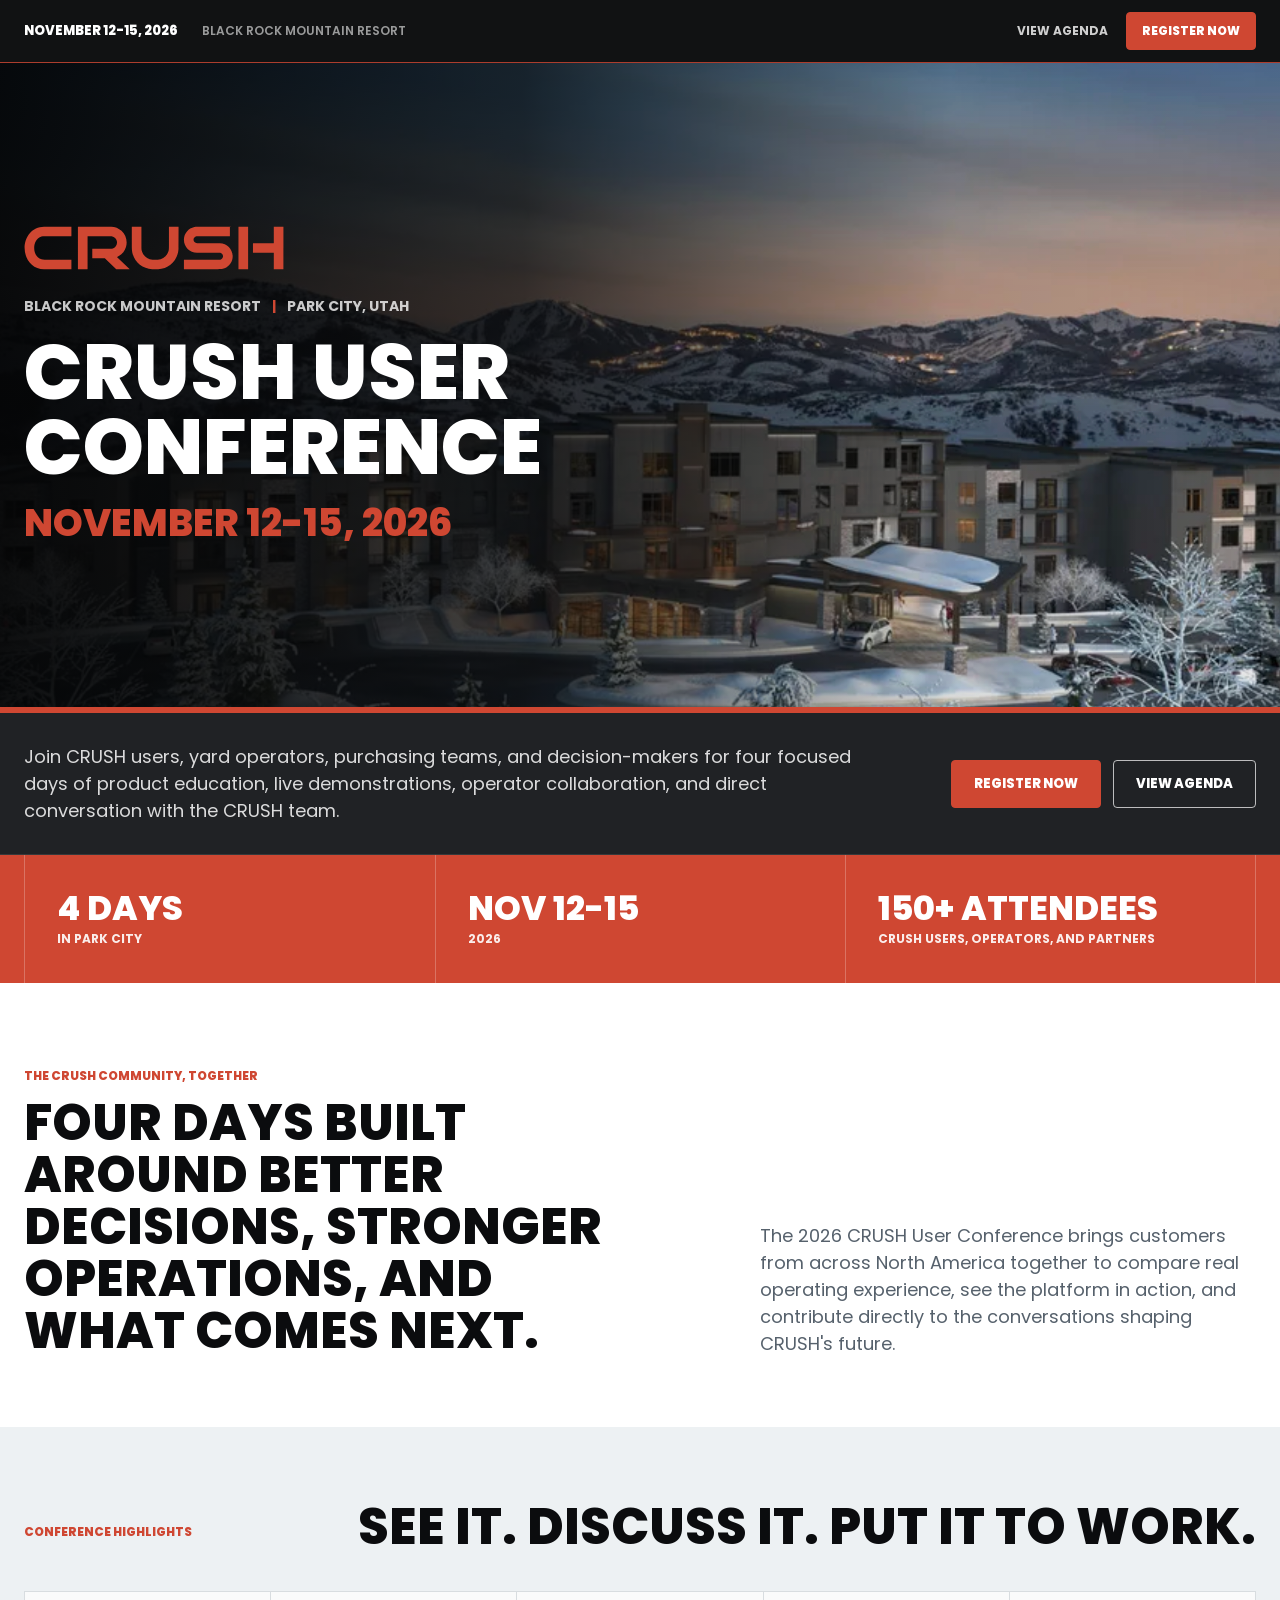
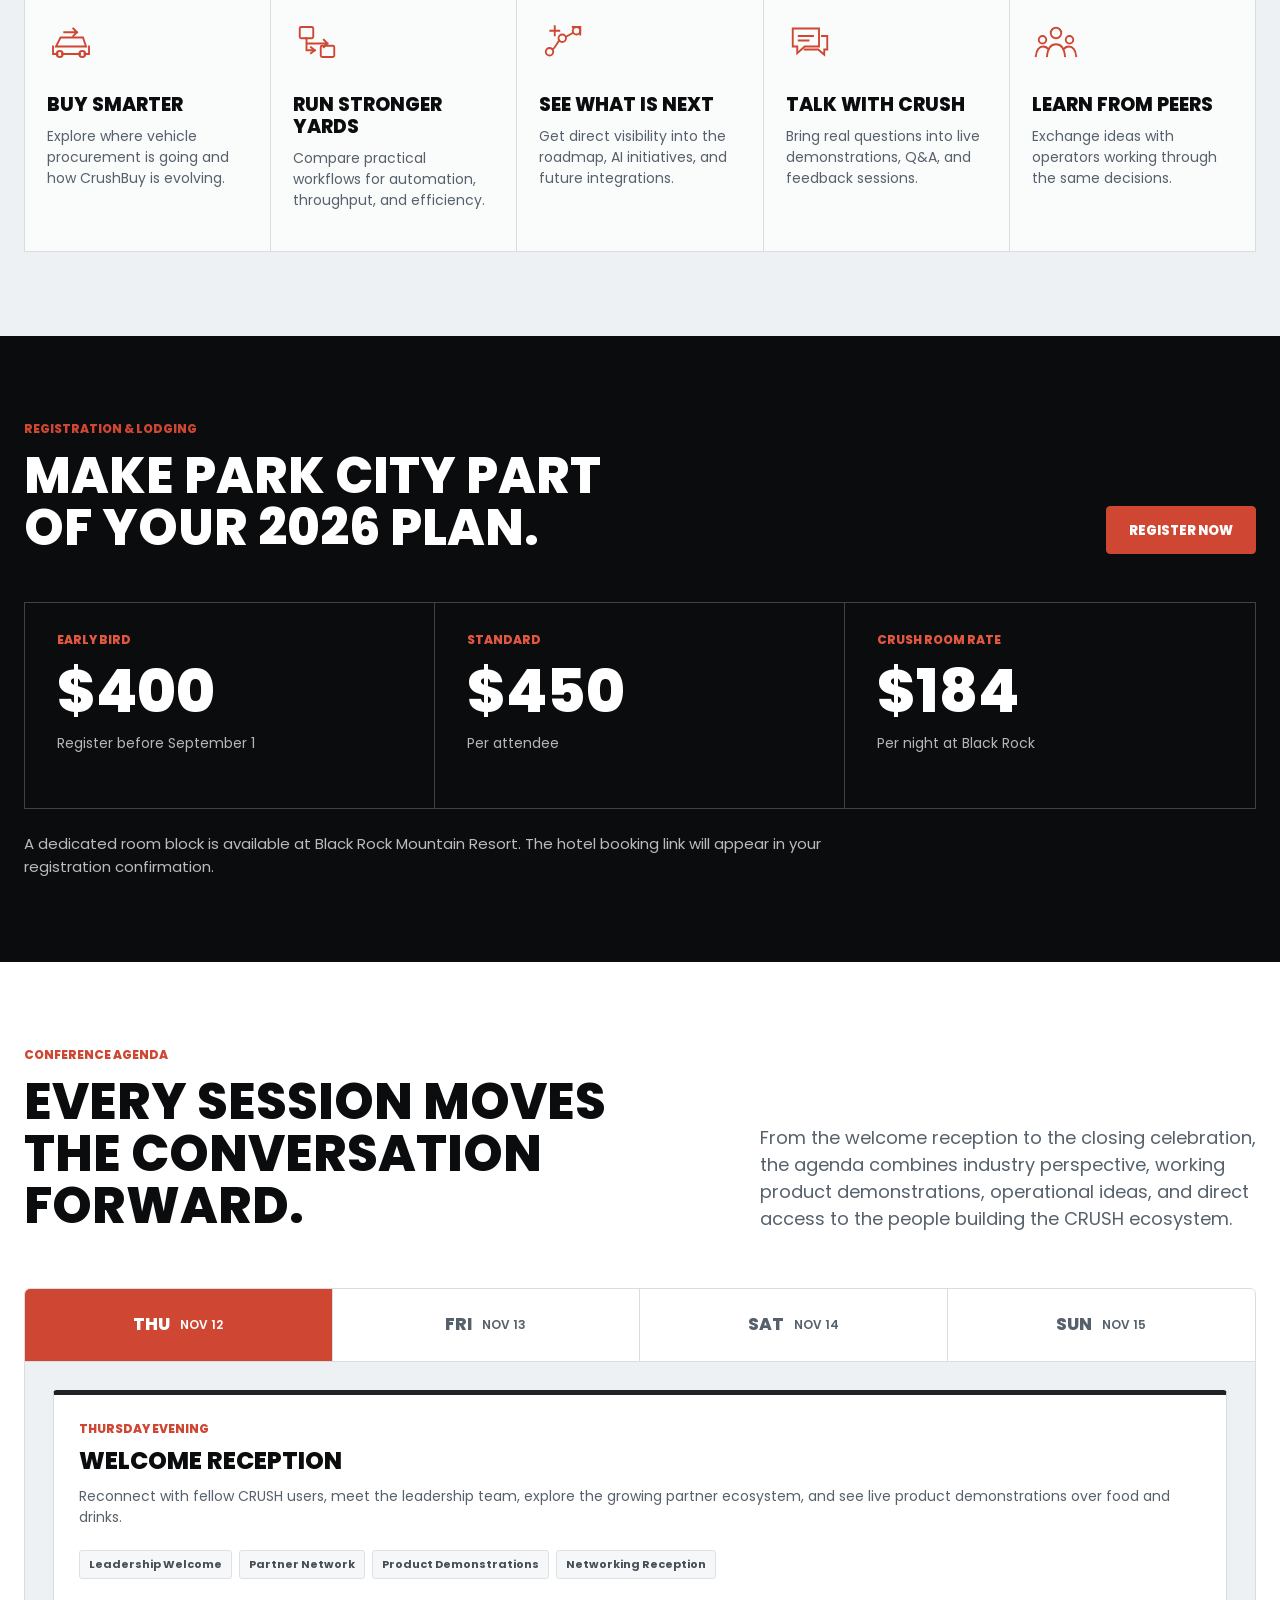
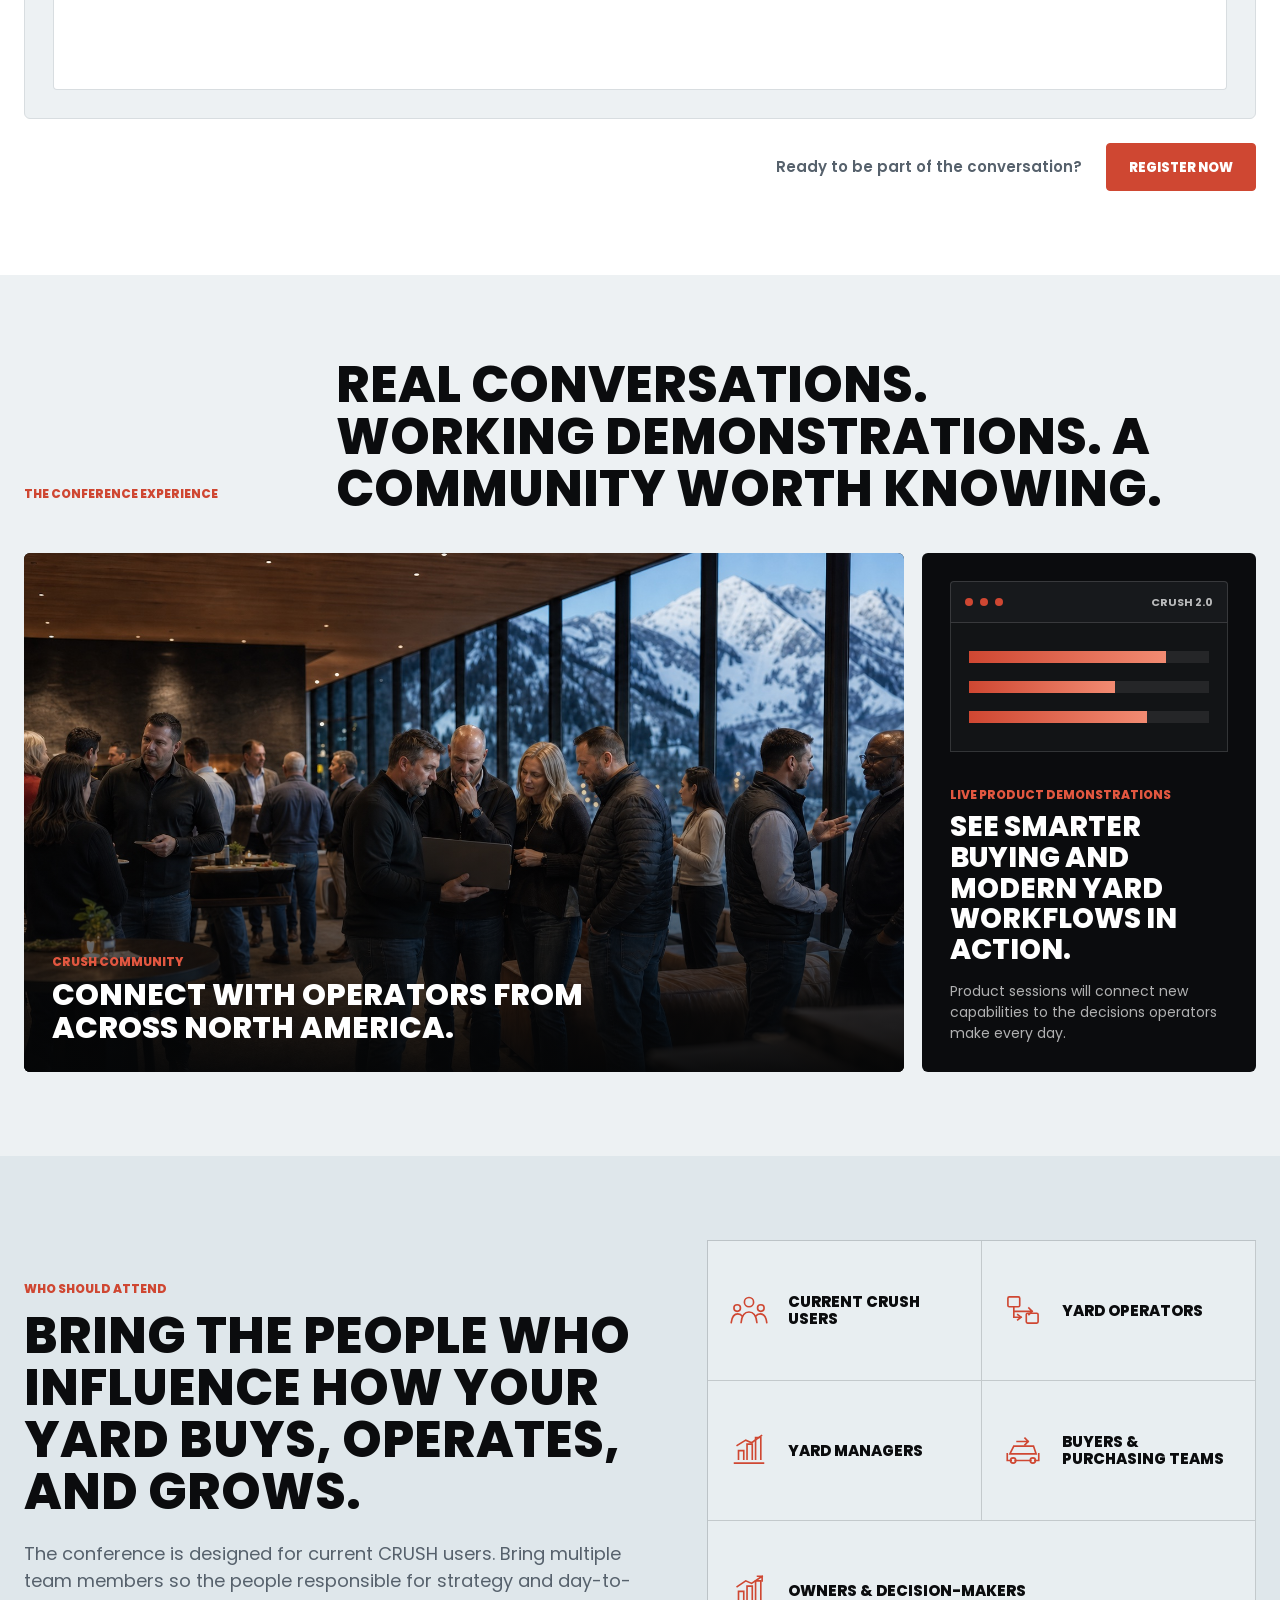
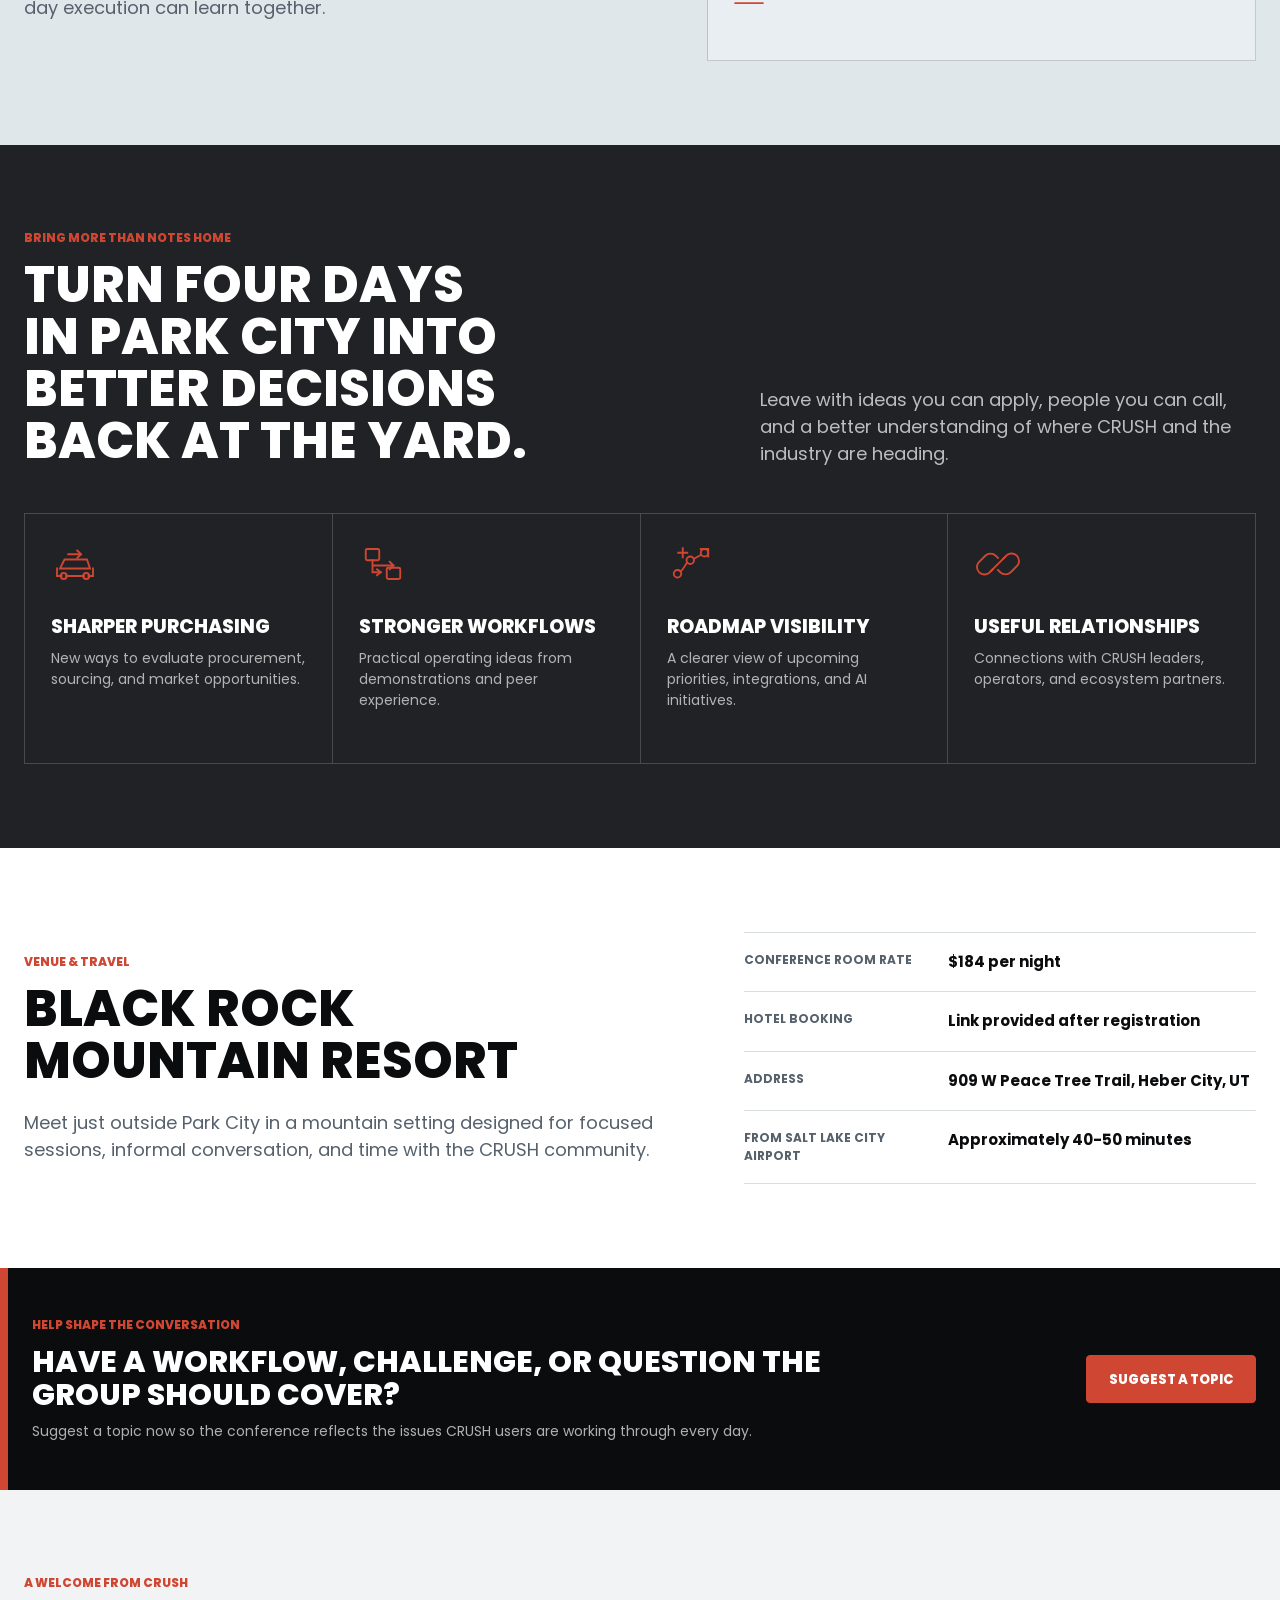
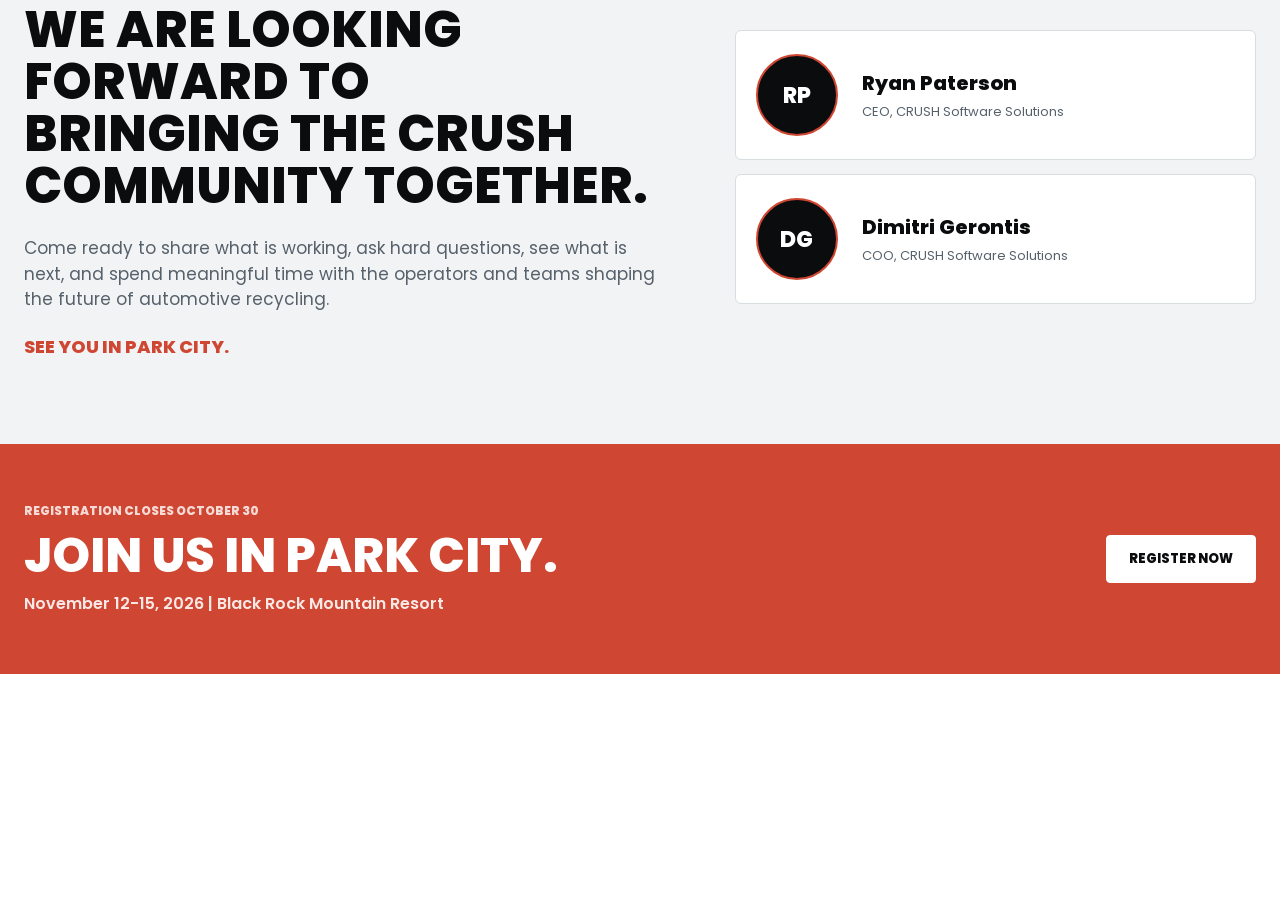
==== commit 132c53c0: "Redesign CRUSH conference landing page" ====
--- a/index.html
+++ b/index.html
@@ -3,348 +3,11 @@
   <head>
     <meta charset="utf-8">
     <meta name="viewport" content="width=device-width, initial-scale=1">
-    <title>Crush User Meeting & Retreat 2026</title>
-    <meta name="description" content="Join Crush users, auto recyclers, multi-yard operators, and decision-makers November 12-15, 2026 at Black Rock Mountain Resort.">
-    <link rel="stylesheet" href="prototype/styles.css?v=hover-effects">
+    <meta http-equiv="refresh" content="0; url=prototype/index.html">
+    <title>CRUSH User Conference 2026</title>
+    <link rel="canonical" href="prototype/index.html">
   </head>
   <body>
-    <main class="crush-retreat">
-      <div class="crush-actionbar">
-        <div class="crush-wrap">
-          <img class="crush-actionbar-logo" src="assets/crush-logo.svg" alt="Crush">
-          <span class="crush-actionbar-summary">November 12-15, 2026 | Black Rock Mountain Resort</span>
-          <div class="crush-actionbar-actions">
-            <a class="crush-btn compact" href="#register">Get Updates</a>
-            <a class="crush-btn compact outline crush-secondary-action" href="mailto:tracy@crushsoftware.com?subject=Crush%20Partner%20Information">Partner Info</a>
-          </div>
-        </div>
-      </div>
-
-      <section class="crush-hero" style="--hero-image:url('/crush-user-meeting-retreat-preview/assets/crush-event-location.png')">
-        <div class="crush-hero-content">
-          <img class="crush-logo" src="assets/crush-logo.svg" alt="Crush Software Solutions">
-          <div class="crush-meta">
-            <span>Save the Date</span>
-            <span>Black Rock Mountain Resort</span>
-            <span>Park City, Utah</span>
-          </div>
-          <h1>CRUSH USER CONFERENCE</h1>
-          <div class="crush-hero-date">November 12-15, 2026</div>
-          <p>Join us at Black Rock Mountain Resort for the 2026 Crush User Conference, built specifically for Crush users, auto recyclers, multi-yard operators, and decision-makers who want to get more value out of the Crush platform and help shape where we go next.</p>
-          <div class="crush-btn-row">
-            <a class="crush-btn" href="#register">Get Registration Updates</a>
-            <a class="crush-btn secondary" href="mailto:tracy@crushsoftware.com?subject=Crush%20User%20Meeting%20Updates">Get Updates</a>
-            <a class="crush-btn secondary" href="#agenda">View Agenda</a>
-          </div>
-          <p class="crush-small">Registration details and room block information will be released soon.</p>
-        </div>
-      </section>
-
-      <section class="crush-proofbar" aria-label="Event highlights">
-        <div class="crush-wrap">
-          <div><strong>4</strong><span>Days in Park City</span></div>
-          <div><strong>2026</strong><span>November 12-15</span></div>
-          <div><strong>100-150</strong><span>Expected Crush users</span></div>
-          <div><strong>6</strong><span>Conference focus areas</span></div>
-        </div>
-      </section>
-
-      <section class="crush-band">
-        <div class="crush-wrap">
-          <p class="crush-kicker">Conference Overview</p>
-          <h2 class="crush-h2">A focused user meeting for the Crush community.</h2>
-          <p class="crush-lede">The Crush User Meeting &amp; Retreat will bring together Crush customers from across the industry for product education, live demos, operator collaboration, Q&amp;A, and direct feedback sessions with the Crush team.</p>
-          <div class="crush-grid">
-            <article class="crush-card">
-              <strong>Product Education</strong>
-              <p>Get more value out of Crush through focused sessions on vehicle purchasing, yard operations, integrations, and profitability.</p>
-            </article>
-            <article class="crush-card accent">
-              <strong>Live Demos</strong>
-              <p>See CrushBuy, YardOps, Partner Network integrations, and optimization workflows in action.</p>
-            </article>
-            <article class="crush-card">
-              <strong>Operator Collaboration</strong>
-              <p>Compare best practices with other Crush users and share direct feedback with the Crush team.</p>
-            </article>
-          </div>
-          <div class="crush-inline-cta">
-            <div>
-              <h3>Current Crush users are encouraged to bring multiple members of their team.</h3>
-              <p>Owners, buyers, yard managers, operators, and decision-makers will each have sessions relevant to their day-to-day work.</p>
-            </div>
-            <div class="crush-btn-row">
-              <a class="crush-btn dark" href="#register">Get Registration Updates</a>
-              <a class="crush-btn outline" href="mailto:tracy@crushsoftware.com?subject=Crush%20Team%20Attendance">Ask About Team Attendance</a>
-            </div>
-          </div>
-        </div>
-      </section>
-
-      <section class="crush-band crush-experience-band">
-        <div class="crush-wrap">
-          <div class="crush-section-head">
-            <div>
-              <p class="crush-kicker">Event Experience</p>
-              <h2 class="crush-h2">Product deep dives, networking, and open discussion.</h2>
-            </div>
-            <p>The event will include networking opportunities, product deep dives, and open discussions around the tools, workflows, and partnerships that can help improve profitability and day-to-day operations.</p>
-          </div>
-          <div class="crush-experience-grid">
-            <article class="crush-experience-card large">
-              <img src="assets/crush-event-dining.png" alt="Dining and networking room set for a Crush event at Black Rock Mountain Resort.">
-              <div>
-                <span>Networking Opportunities</span>
-                <strong>Connect with other Crush users and operators.</strong>
-              </div>
-            </article>
-            <article class="crush-experience-card">
-              <img src="assets/crush-event-location.png" alt="Black Rock Mountain Resort exterior in winter with mountain views.">
-              <div>
-                <span>Black Rock Mountain Resort</span>
-                <strong>Meet in a mountain setting near Park City.</strong>
-              </div>
-            </article>
-            <article class="crush-experience-card product-lab">
-              <div class="crush-product-demo" aria-hidden="true">
-                <div class="crush-demo-window">
-                  <div class="crush-demo-top"><span></span><span></span><span></span></div>
-                  <strong>Live Demo Lab</strong>
-                  <div class="crush-demo-row"><b>Buy vehicles</b><i></i></div>
-                  <div class="crush-demo-row"><b>Run yard workflows</b><i></i></div>
-                  <div class="crush-demo-row"><b>Optimize value</b><i></i></div>
-                </div>
-              </div>
-              <div>
-                <span>Live Product Demos</span>
-                <strong>See purchasing, yard operations, and optimization in action.</strong>
-              </div>
-            </article>
-          </div>
-        </div>
-      </section>
-
-      <section class="crush-band crush-audience-band">
-        <div class="crush-wrap">
-          <p class="crush-kicker">Who Should Attend</p>
-          <h2 class="crush-h2">Current Crush users and the teams that work in Crush.</h2>
-          <p class="crush-section-note">This meeting is intended for current Crush users. Bring the team members who will benefit from product education, live demos, operator collaboration, and direct Q&amp;A with the Crush team.</p>
-          <div class="crush-audience-grid">
-            <article><span>01</span><strong>Current Crush users</strong><p>Team members using Crush in day-to-day operations.</p></article>
-            <article><span>02</span><strong>Auto recyclers</strong><p>Operators focused on purchasing, parts, cores, and commodities.</p></article>
-            <article><span>03</span><strong>Multi-yard operators</strong><p>Teams comparing workflows and priorities across locations.</p></article>
-            <article><span>04</span><strong>Yard managers</strong><p>Leaders responsible for efficiency, throughput, and daily execution.</p></article>
-            <article><span>05</span><strong>Buyers and purchasing teams</strong><p>People working with CrushBuy and data-driven vehicle purchasing.</p></article>
-            <article><span>06</span><strong>Owners and decision-makers</strong><p>Leaders setting priorities for profitability and future growth.</p></article>
-          </div>
-          <div class="crush-mini-cta">
-            <span>Not sure who to bring?</span>
-            <a href="mailto:tracy@crushsoftware.com?subject=Who%20should%20attend%20the%20Crush%20retreat">Ask Tracy</a>
-          </div>
-        </div>
-      </section>
-
-      <section class="crush-band" id="agenda">
-        <div class="crush-wrap">
-          <p class="crush-kicker">Agenda</p>
-          <h2 class="crush-h2">Four days in Park City.</h2>
-          <p class="crush-lede">The final agenda will be published as sessions are confirmed. Expect product education, live demos, partner presentations, facilitated discussion, open Q&A, networking, and direct feedback sessions.</p>
-          <div class="crush-agenda-tabs">
-            <input checked id="day-one" name="agenda-day" type="radio">
-            <input id="day-two" name="agenda-day" type="radio">
-            <input id="day-three" name="agenda-day" type="radio">
-            <input id="day-four" name="agenda-day" type="radio">
-            <div class="crush-tab-list" aria-label="Agenda days">
-              <label for="day-one">Thu 12</label>
-              <label for="day-two">Fri 13</label>
-              <label for="day-three">Sat 14</label>
-              <label for="day-four">Sun 15</label>
-            </div>
-            <div class="crush-tab-panels">
-              <article class="crush-tab-panel day-one-panel">
-                <span>Arrival + Welcome</span>
-                <h3>Settle in, reconnect, and open the retreat.</h3>
-                <p>Check-in, welcome reception, operator networking, and opening remarks from the Crush team.</p>
-              </article>
-              <article class="crush-tab-panel day-two-panel">
-                <span>Product Deep Dives</span>
-                <h3>CrushBuy, YardOps, demos, and operator workflows.</h3>
-                <p>Product education, live walkthroughs, vendor presentations, and practical sessions for purchasing and yard operations.</p>
-              </article>
-              <article class="crush-tab-panel day-three-panel">
-                <span>Collaboration + Roadmap</span>
-                <h3>Roadmap feedback, Partner Network, Q&A.</h3>
-                <p>Facilitated operator collaboration, integration discussions, parts/core/commodity optimization, and open feedback sessions.</p>
-              </article>
-              <article class="crush-tab-panel day-four-panel">
-                <span>Departure</span>
-                <h3>Final conversations before heading home.</h3>
-                <p>Breakfast, informal networking, and departures.</p>
-              </article>
-            </div>
-          </div>
-          <div class="crush-inline-cta">
-            <div>
-              <h3>Want the final schedule when sessions are confirmed?</h3>
-              <p>Get notified when product deep dives, demos, partner sessions, and Q&A blocks are published.</p>
-            </div>
-            <div class="crush-btn-row">
-              <a class="crush-btn dark" href="mailto:tracy@crushsoftware.com?subject=Crush%20Agenda%20Updates">Get Agenda Updates</a>
-              <a class="crush-btn outline" href="#register">Get Registration Updates</a>
-            </div>
-          </div>
-        </div>
-      </section>
-
-      <section class="crush-band dark">
-        <div class="crush-wrap">
-          <p class="crush-kicker">Conference Topics</p>
-          <h2 class="crush-h2">Conference topics will include.</h2>
-          <div class="crush-topic-grid">
-            <article class="crush-topic-tile">
-              <div class="crush-topic-icon">CB</div>
-              <strong>CrushBuy</strong>
-              <p>Data-driven vehicle purchasing, market signals, bidding concepts, and direct-to-recycler buying opportunities.</p>
-            </article>
-            <article class="crush-topic-tile">
-              <div class="crush-topic-icon">YO</div>
-              <strong>YardOps</strong>
-              <p>Vehicle intake, inventory management, point-of-sale workflows, customer engagement, and throughput.</p>
-            </article>
-            <article class="crush-topic-tile">
-              <div class="crush-topic-icon">PC</div>
-              <strong>Parts and Cores</strong>
-              <p>Parts value, core components, commodity value, resale potential, and vehicle channel strategy.</p>
-            </article>
-            <article class="crush-topic-tile">
-              <div class="crush-topic-icon">PN</div>
-              <strong>Partner Network</strong>
-              <p>Shared scale, integrations, marketplace access, and strategic collaboration.</p>
-            </article>
-            <article class="crush-topic-tile">
-              <div class="crush-topic-icon">RM</div>
-              <strong>Roadmap</strong>
-              <p>Upcoming Crush capabilities, customer feedback, data improvements, and innovation priorities.</p>
-            </article>
-            <article class="crush-topic-tile hot">
-              <div class="crush-topic-icon">BP</div>
-              <strong>Best Practices</strong>
-              <p>Peer examples, operating lessons, and practical workflows from Crush users and auto recycling leaders.</p>
-            </article>
-          </div>
-          <div class="crush-inline-cta inverse">
-            <div>
-              <h3>Have a workflow or question the group should cover?</h3>
-              <p>Send topic ideas now so the retreat can reflect what operators actually need.</p>
-            </div>
-            <div class="crush-btn-row">
-              <a class="crush-btn" href="mailto:tracy@crushsoftware.com?subject=Crush%20Retreat%20Topic%20Suggestion">Suggest a Topic</a>
-              <a class="crush-btn secondary" href="#register">Attend the Retreat</a>
-            </div>
-          </div>
-        </div>
-      </section>
-
-      <section class="crush-band crush-outcomes">
-        <div class="crush-wrap">
-          <p class="crush-kicker">You Will Leave With</p>
-          <h2 class="crush-h2">Tools, workflows, and partnerships to bring back to your operation.</h2>
-          <p class="crush-section-note">The goal is to give attendees practical ideas they can use to improve profitability and day-to-day operations after the conference.</p>
-          <div class="crush-outcome-track">
-            <article><span>01</span><strong>CrushBuy and purchasing ideas</strong><p>Data-driven ways to think about vehicle purchasing and sourcing.</p></article>
-            <article><span>02</span><strong>Yard operations practices</strong><p>Workflow ideas from product sessions and other Crush users.</p></article>
-            <article><span>03</span><strong>Roadmap and innovation context</strong><p>A clearer view of upcoming Crush priorities and product direction.</p></article>
-            <article><span>04</span><strong>Direct discussion with Crush</strong><p>Open Q&amp;A and feedback sessions with the Crush team.</p></article>
-          </div>
-        </div>
-      </section>
-
-      <section class="crush-band">
-        <div class="crush-wrap crush-venue">
-          <div>
-            <p class="crush-kicker">Venue & Travel</p>
-            <h2 class="crush-h2">Black Rock Mountain Resort.</h2>
-            <p class="crush-lede">Black Rock Mountain Resort offers a mountain setting just outside Park City with guest rooms, suites, meeting spaces, dining, and views of the surrounding Wasatch landscape.</p>
-            <div class="crush-note">Room block details are coming soon. Attendees are encouraged to wait for the official Crush booking link before reserving lodging.</div>
-            <div class="crush-btn-row crush-section-actions">
-              <a class="crush-btn dark" href="mailto:tracy@crushsoftware.com?subject=Crush%20Room%20Block%20Updates">Get Hotel Updates</a>
-              <a class="crush-btn outline" href="mailto:tracy@crushsoftware.com?subject=Crush%20Travel%20Question">Ask a Travel Question</a>
-            </div>
-          </div>
-          <div class="crush-photo-grid">
-            <img src="assets/crush-event-dining.png" alt="Dining and networking room set for a Crush event at Black Rock Mountain Resort.">
-            <img src="assets/crush-event-location.png" alt="Black Rock Mountain Resort exterior in winter with mountain views.">
-            <img src="https://d3l8bjj7kbd1km.cloudfront.net/assets/files/44465/dsc05274-hdr_2.1200x675.jpg?874gri" alt="Modern meeting room set for a conference session.">
-          </div>
-        </div>
-      </section>
-
-      <section class="crush-band dark">
-        <div class="crush-wrap">
-          <p class="crush-kicker">Featured Crush Team</p>
-          <h2 class="crush-h2">More speakers coming soon.</h2>
-          <div class="crush-speakers">
-            <article class="crush-speaker">
-              <div class="crush-avatar">RP</div>
-              <div>
-                <h3>Ryan Paterson</h3>
-                <p>CEO, Crush Software Solutions<br>DARPA, IST Research, Two Six Technologies</p>
-              </div>
-            </article>
-            <article class="crush-speaker">
-              <div class="crush-avatar">DG</div>
-              <div>
-                <h3>Dimitri Gerontis</h3>
-                <p>COO, Crush Software Solutions<br>Tear-a-Part, S3 Software Solutions</p>
-              </div>
-            </article>
-          </div>
-          <div class="crush-inline-cta inverse">
-            <div>
-              <h3>Want speaker and session announcements?</h3>
-              <p>Join the update list for agenda, speaker, and room block releases.</p>
-            </div>
-            <div class="crush-btn-row">
-              <a class="crush-btn" href="mailto:tracy@crushsoftware.com?subject=Crush%20Speaker%20Updates">Get Speaker Updates</a>
-              <a class="crush-btn secondary" href="#register">Get Registration Updates</a>
-            </div>
-          </div>
-        </div>
-      </section>
-
-      <section class="crush-band">
-        <div class="crush-wrap">
-          <div class="crush-partner">
-            <div>
-              <p class="crush-kicker">Partner Opportunities</p>
-              <h2>Limited vendor and partner opportunities are available.</h2>
-              <p>Technology partners and vendors aligned with Crush users and the auto recycling ecosystem can request information about presentations, demos, exhibit space, networking, and direct operator access.</p>
-              <div class="crush-btn-row crush-section-actions">
-                <a class="crush-btn" href="mailto:tracy@crushsoftware.com?subject=Crush%20Partner%20Information">Request Partner Information</a>
-              </div>
-            </div>
-            <ul class="crush-partner-points">
-              <li>Presentations, panels, and demos</li>
-              <li>Exhibit space and networking</li>
-              <li>Direct access to Crush users and operators</li>
-            </ul>
-          </div>
-        </div>
-      </section>
-
-      <section class="crush-band" id="register">
-        <div class="crush-wrap crush-final">
-          <p class="crush-kicker">Registration</p>
-          <h2 class="crush-h2">Registration details are coming soon.</h2>
-          <p class="crush-lede">For now, mark your calendar for November 12-15, 2026 at Black Rock Mountain Resort in Park City, Utah.</p>
-          <div class="crush-btn-row">
-            <a class="crush-btn dark" href="mailto:tracy@crushsoftware.com?subject=Crush%20User%20Meeting%20Registration%20Updates">Get Registration Updates</a>
-            <a class="crush-btn outline" href="mailto:tracy@crushsoftware.com?subject=Crush%20User%20Meeting%20%26%20Retreat">Email Tracy</a>
-            <a class="crush-btn outline" href="sms:+19499814450">Text Tracy</a>
-          </div>
-          <p class="crush-contact">Questions? Text Tracy at (949) 981-4450 or email tracy@crushsoftware.com.</p>
-        </div>
-      </section>
-    </main>
+    <p><a href="prototype/index.html">Open the CRUSH User Conference preview</a></p>
   </body>
 </html>
